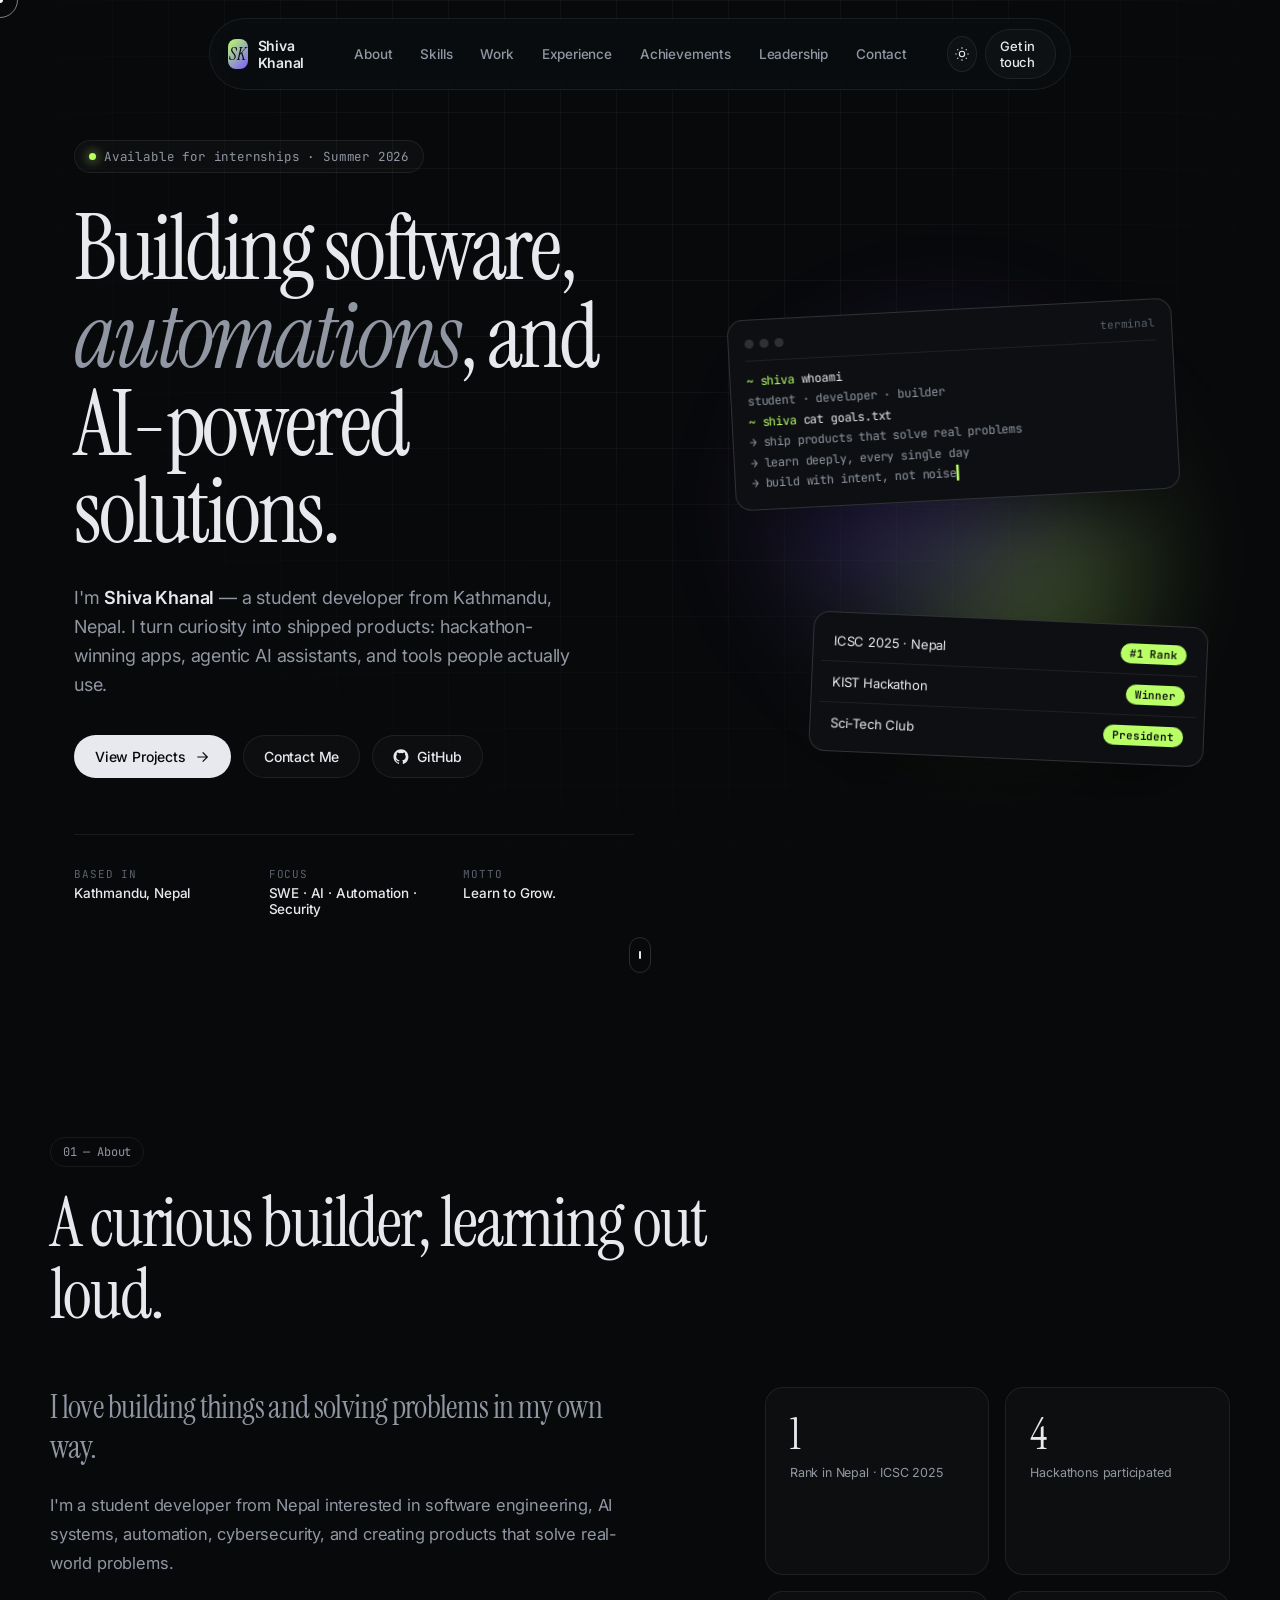
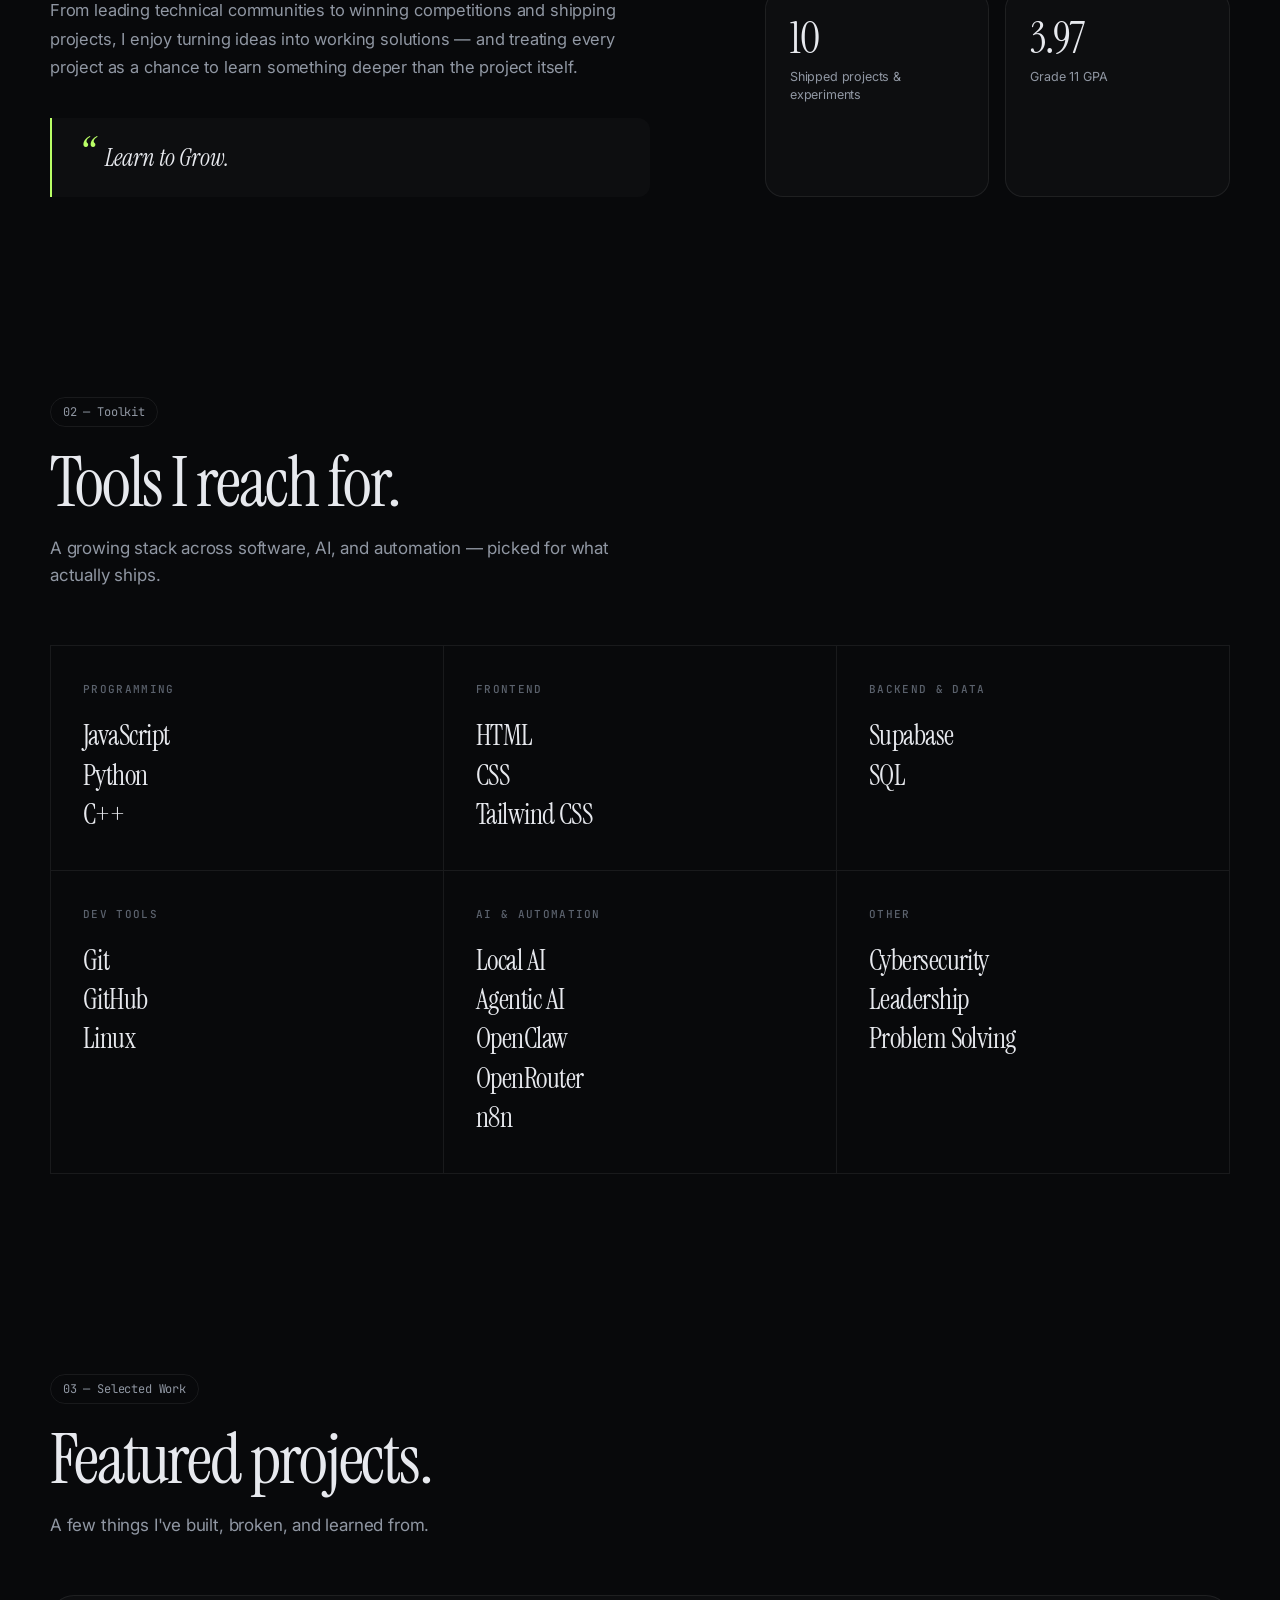
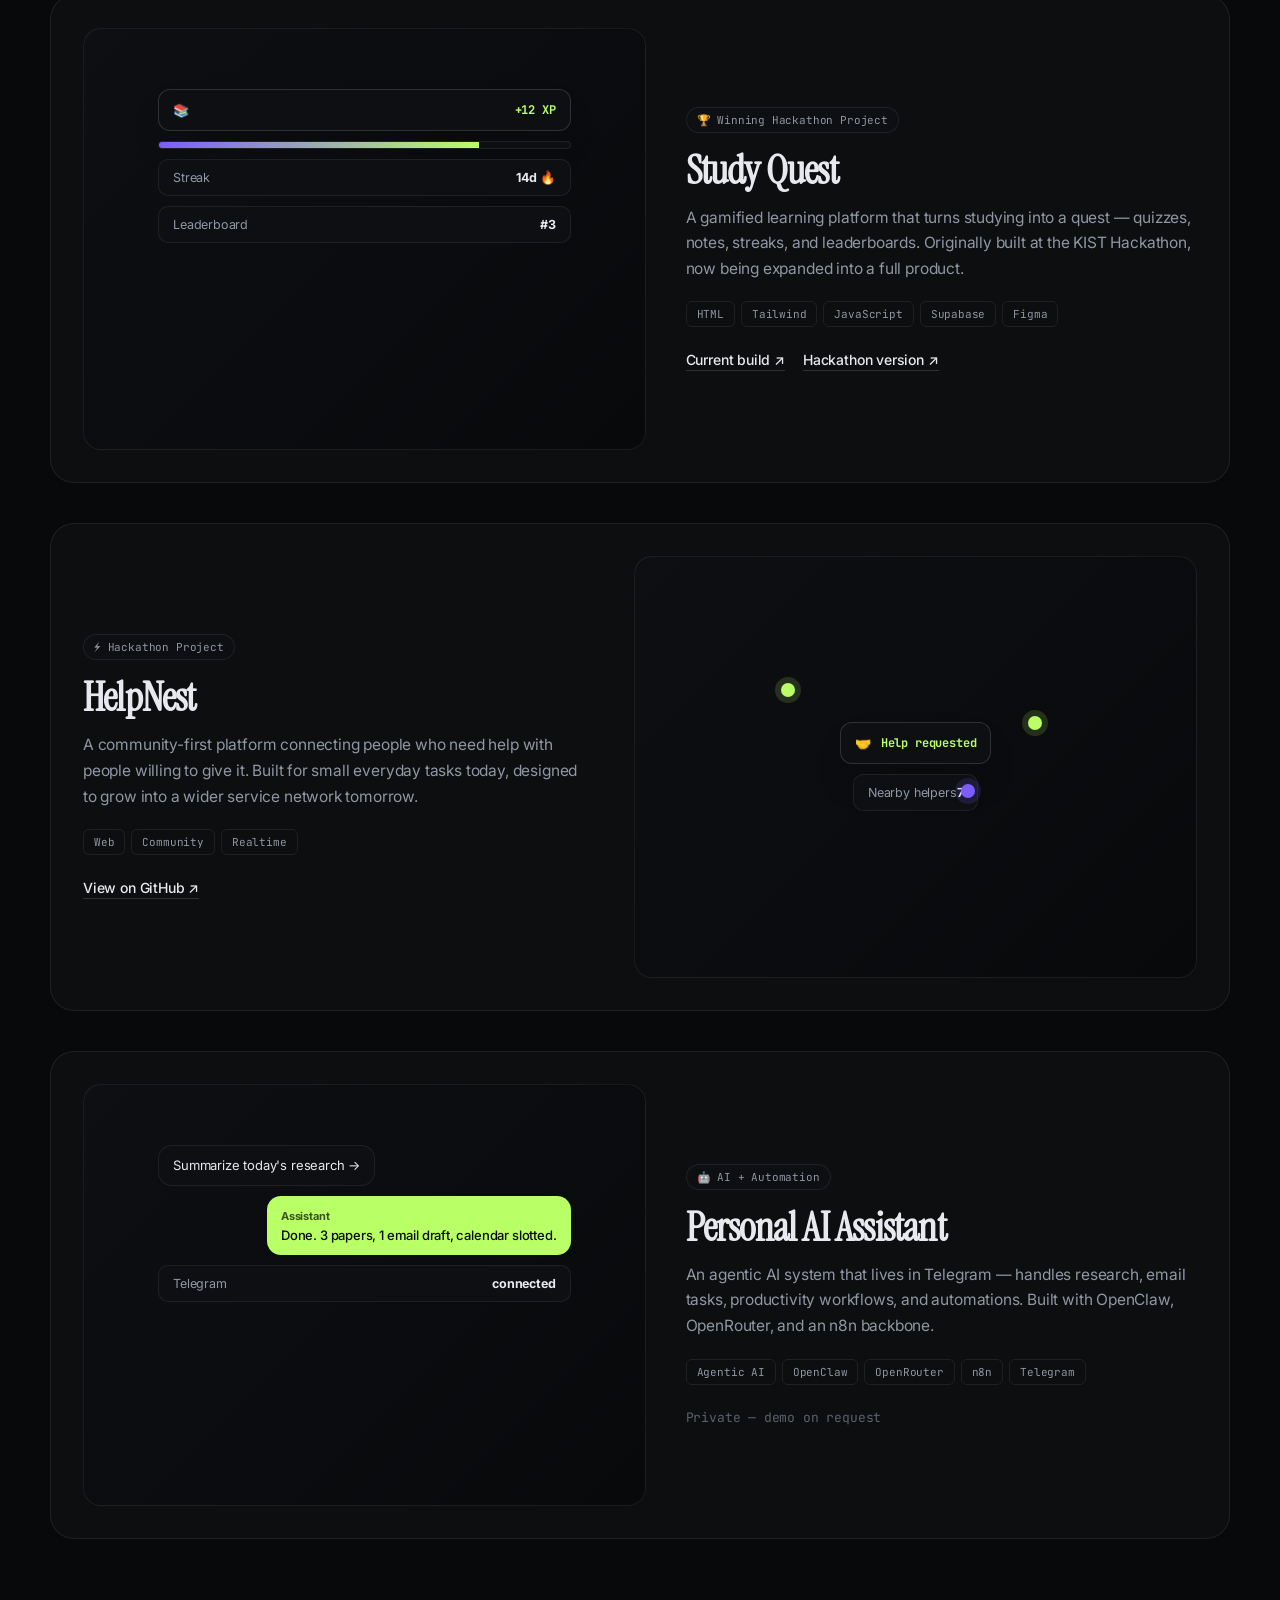
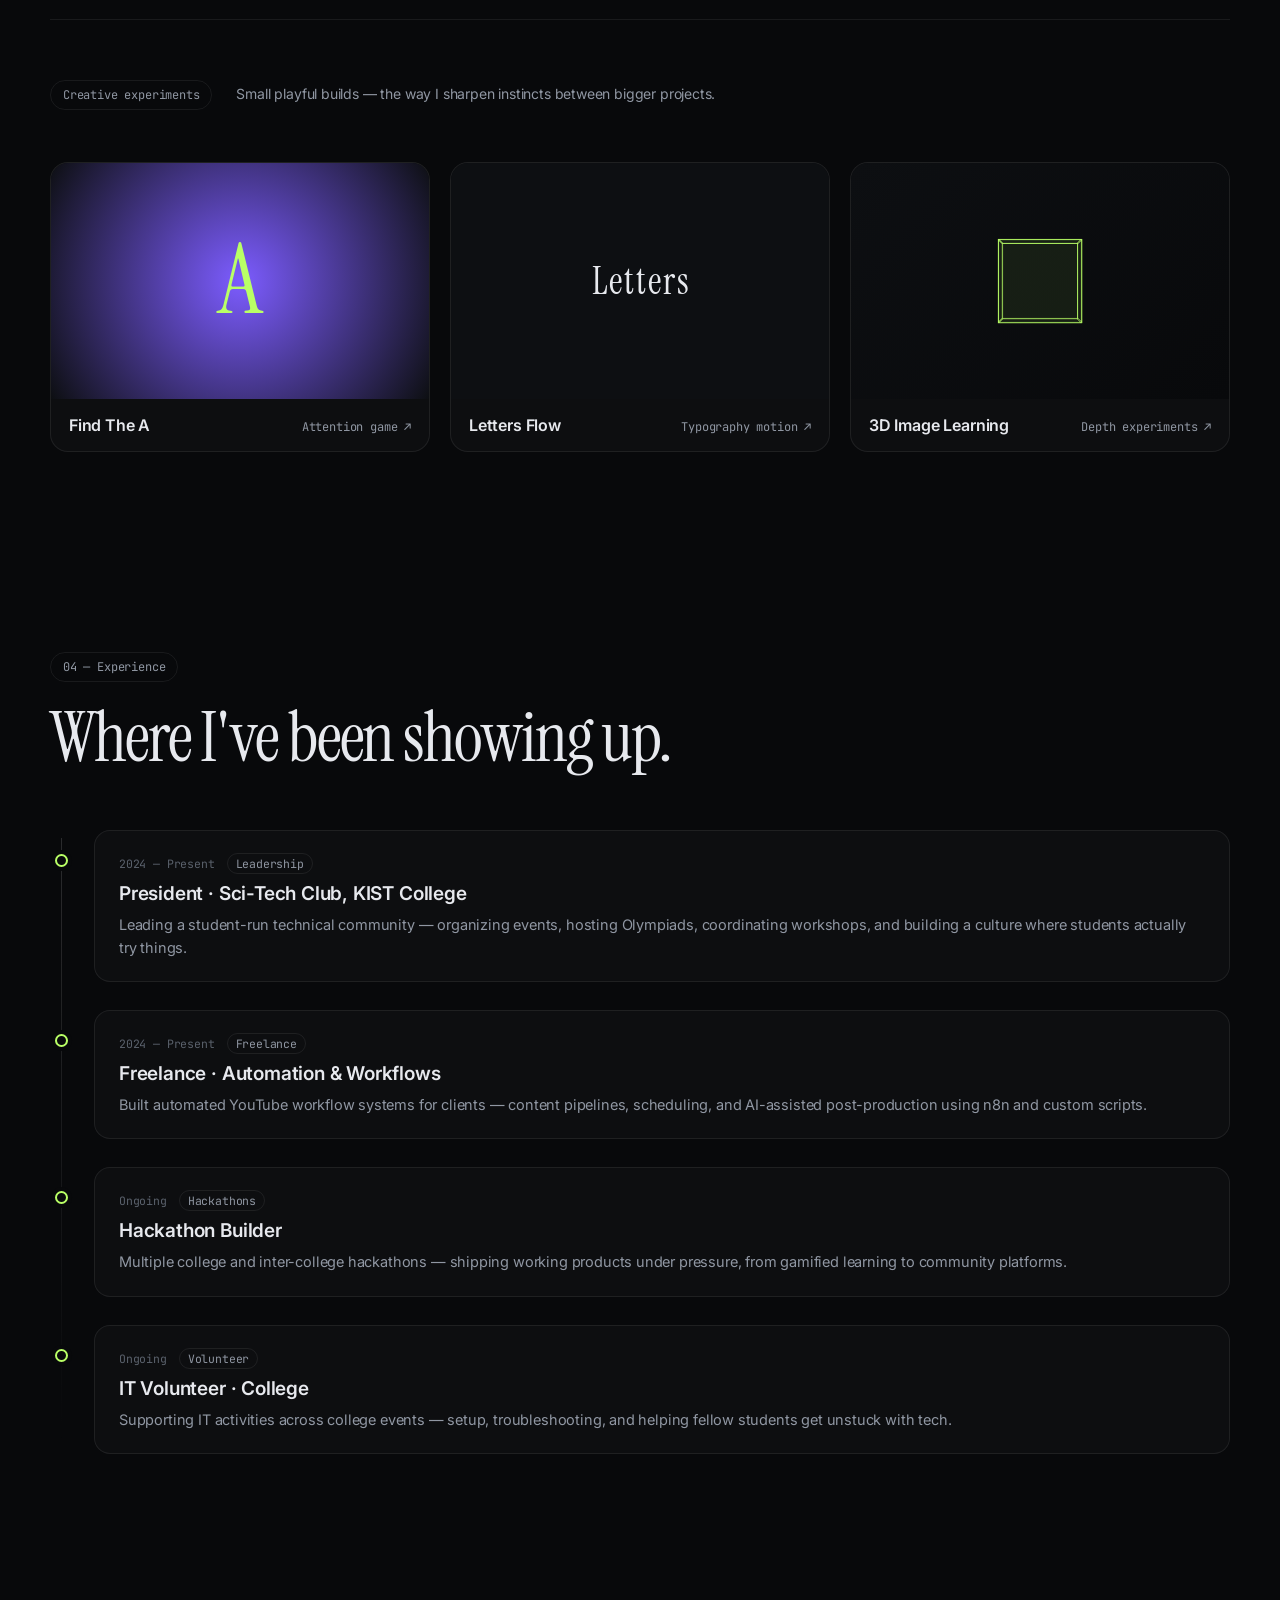
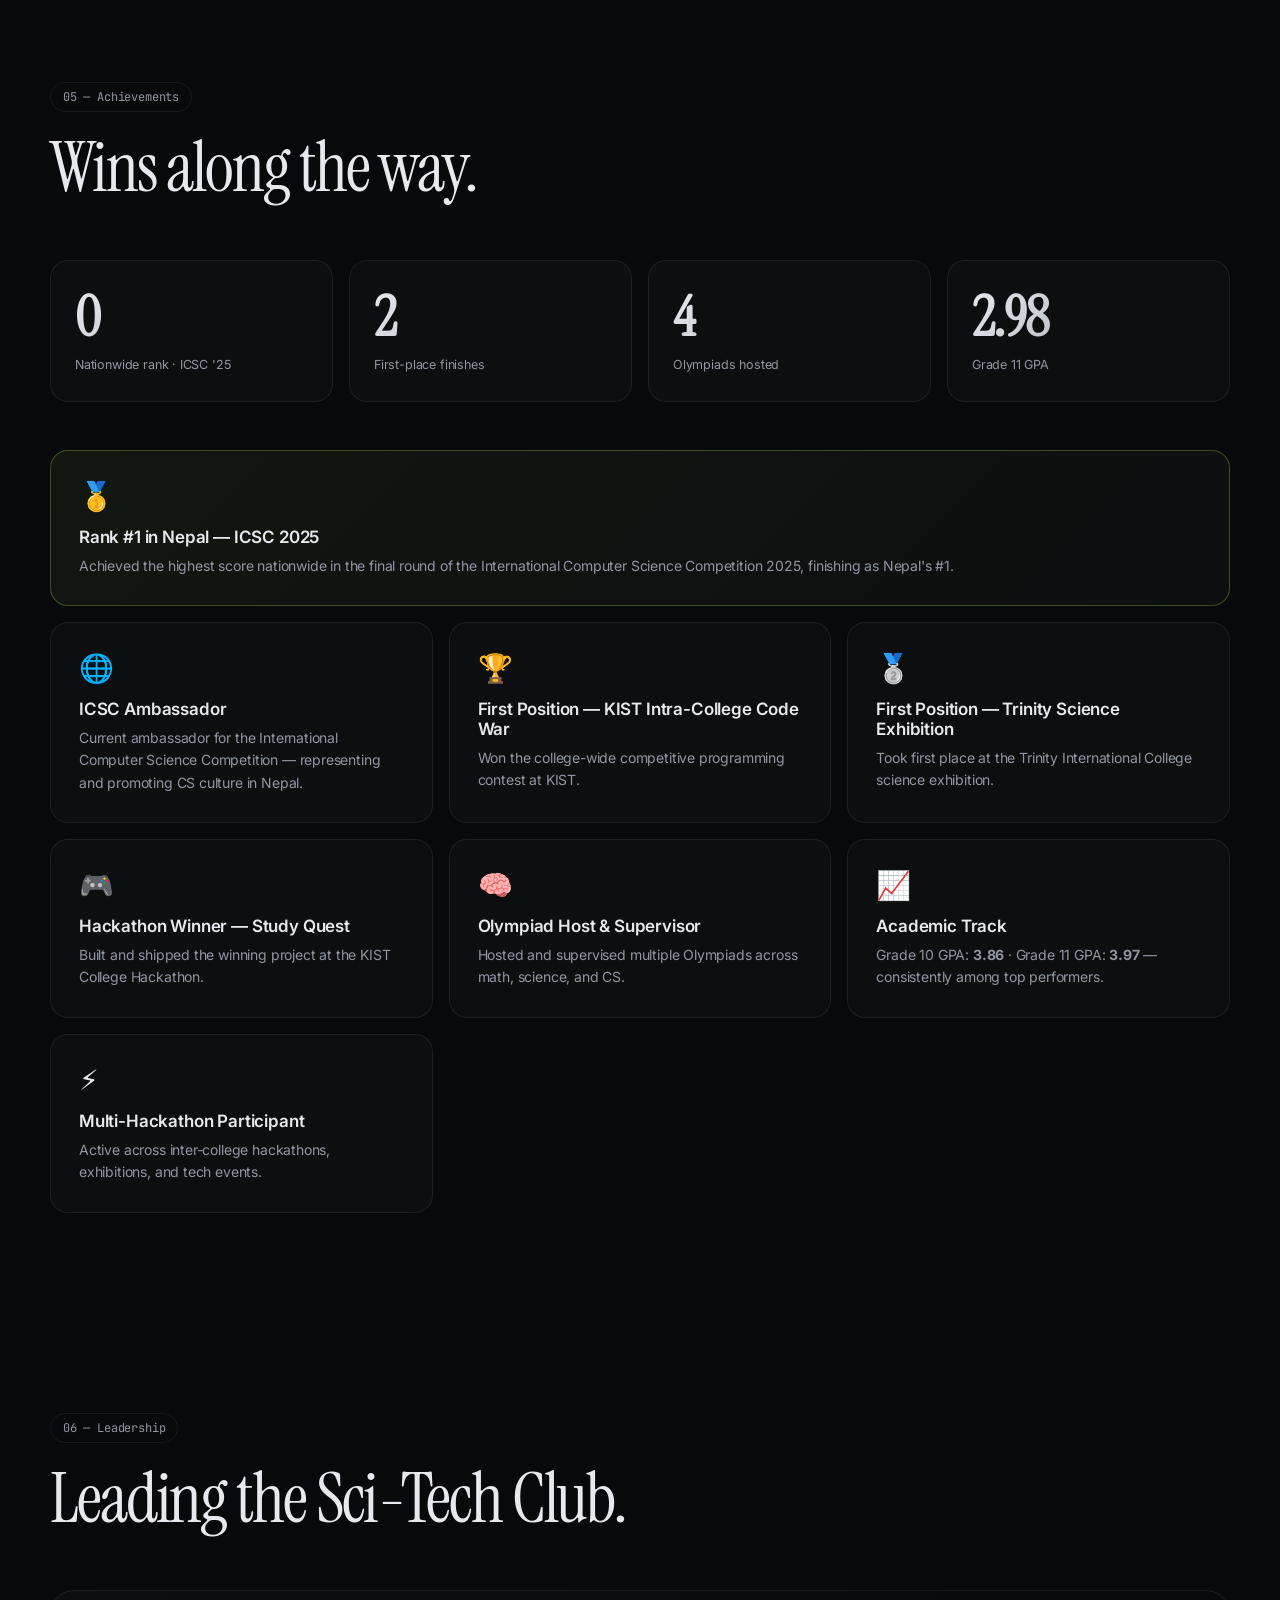
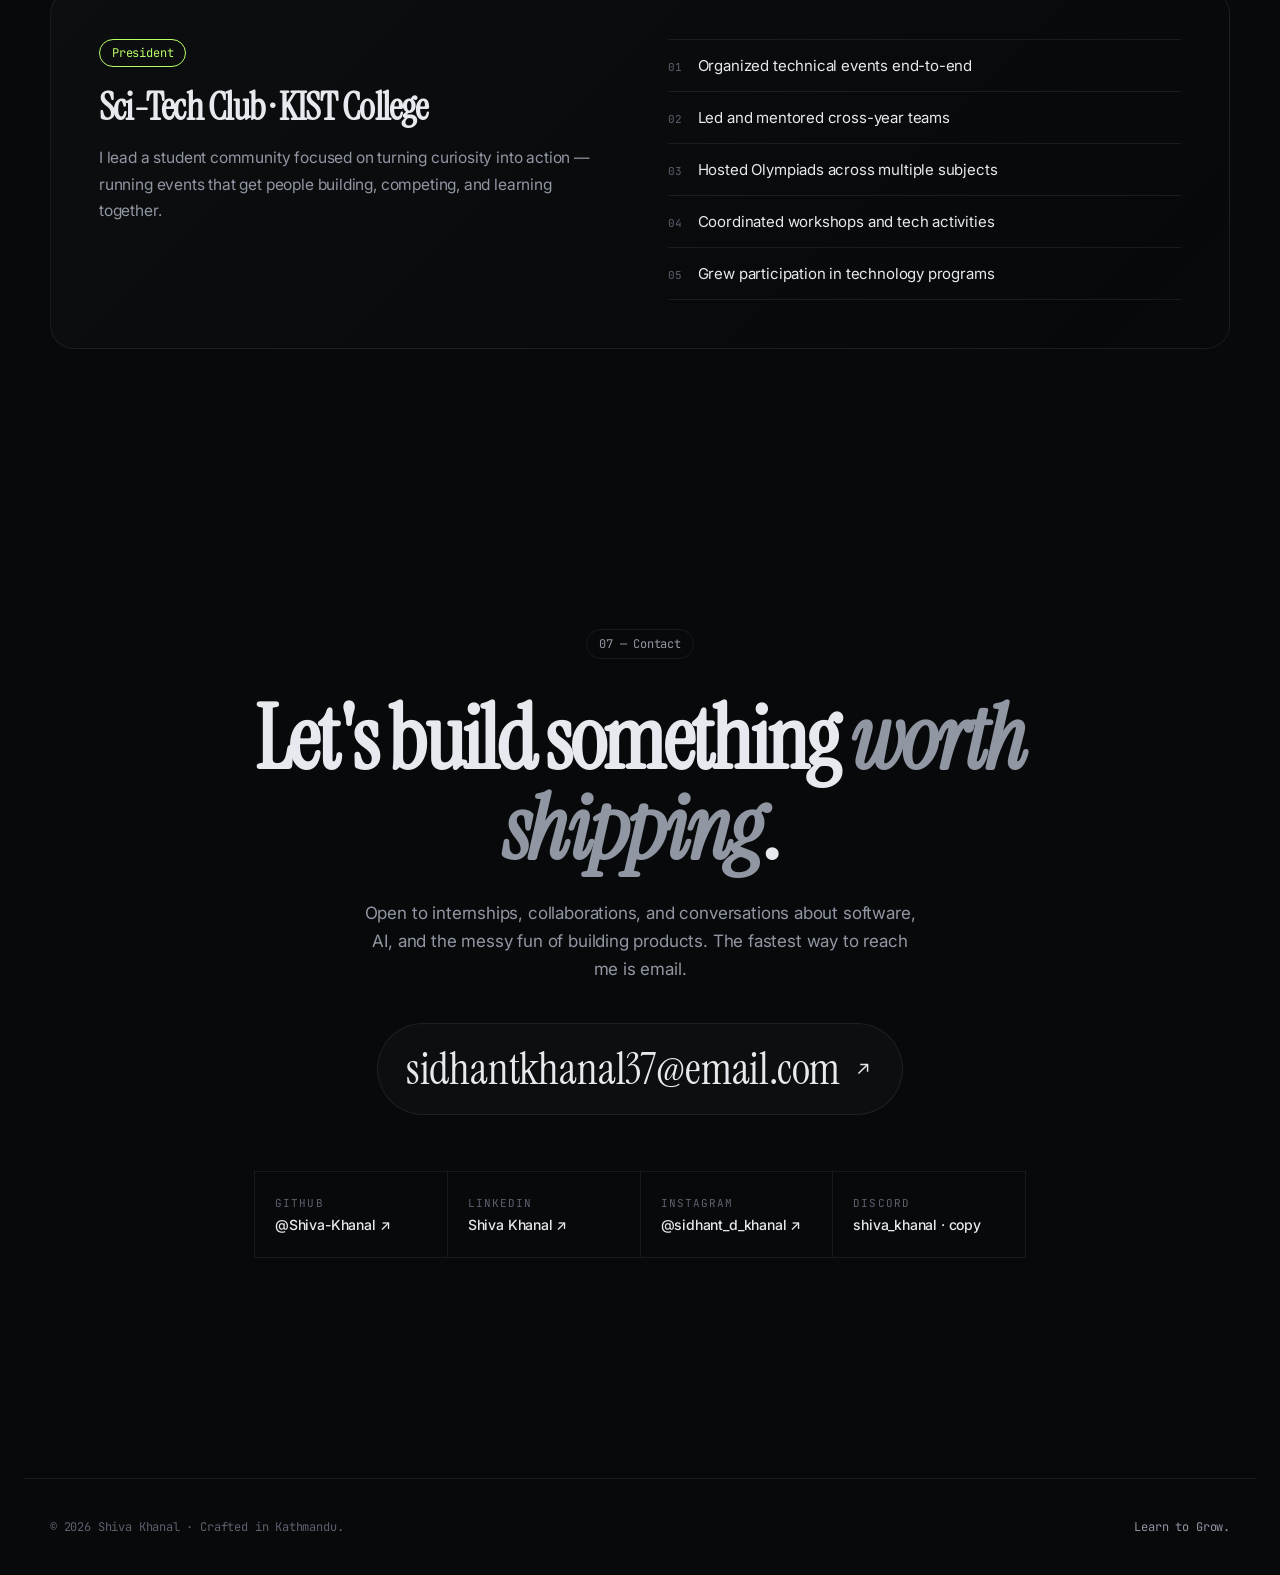
==== index.html @ 91124c11 "Name Changed to index" ====
<!DOCTYPE html>
<html lang="en" data-theme="dark">
<head>
<meta charset="UTF-8" />
<meta name="viewport" content="width=device-width, initial-scale=1.0" />
<meta name="description" content="Shiva Khanal — Student developer from Kathmandu building software, AI systems, and automations. Hackathon winner, ICSC Nepal #1, Sci-Tech Club President." />
<title>Shiva Khanal — Student · Developer</title>
<link rel="preconnect" href="https://fonts.googleapis.com">
<link rel="preconnect" href="https://fonts.gstatic.com" crossorigin>
<link href="https://fonts.googleapis.com/css2?family=Instrument+Serif:ital@0;1&family=Inter:wght@300;400;500;600;700&family=JetBrains+Mono:wght@400;500&display=swap" rel="stylesheet">
<link rel="stylesheet" href="/style.css" />
</head>
<body>

<div class="cursor-dot" id="cursorDot"></div>
<div class="cursor-ring" id="cursorRing"></div>

<div class="grid-bg"></div>
<div class="noise"></div>

<header class="nav" id="nav">
  <a href="#hero" class="nav__brand">
    <span class="nav__brand-mark">SK</span>
    <span class="nav__brand-name">Shiva Khanal</span>
  </a>
  <nav class="nav__links">
    <a href="#about">About</a>
    <a href="#skills">Skills</a>
    <a href="#projects">Work</a>
    <a href="#experience">Experience</a>
    <a href="#achievements">Achievements</a>
    <a href="#leadership">Leadership</a>
    <a href="#contact">Contact</a>
  </nav>
  <div class="nav__right">
    <button class="theme-toggle" id="themeToggle" aria-label="Toggle theme">
      <svg class="ic-sun" viewBox="0 0 24 24" fill="none" stroke="currentColor" stroke-width="1.6"><circle cx="12" cy="12" r="4"/><path d="M12 2v2M12 20v2M4.93 4.93l1.41 1.41M17.66 17.66l1.41 1.41M2 12h2M20 12h2M4.93 19.07l1.41-1.41M17.66 6.34l1.41-1.41"/></svg>
      <svg class="ic-moon" viewBox="0 0 24 24" fill="none" stroke="currentColor" stroke-width="1.6"><path d="M21 12.79A9 9 0 1 1 11.21 3 7 7 0 0 0 21 12.79z"/></svg>
    </button>
    <a href="#contact" class="btn btn--ghost btn--sm">Get in touch</a>
    <button class="nav__burger" id="burger" aria-label="Menu"><span></span><span></span></button>
  </div>
</header>

<main>

<!-- HERO -->
<section id="hero" class="hero">
  <div class="hero__inner">
    <div class="hero__badge reveal">
      <span class="dot"></span> Available for internships · Summer 2026
    </div>
    <h1 class="hero__title reveal">
      <span>Building software,</span>
      <span><em>automations</em>, and</span>
      <span>AI-powered solutions.</span>
    </h1>
    <p class="hero__sub reveal">
      I'm <strong>Shiva Khanal</strong> — a student developer from Kathmandu, Nepal. I turn curiosity into shipped products: hackathon-winning apps, agentic AI assistants, and tools people actually use.
    </p>
    <div class="hero__cta reveal">
      <a href="#projects" class="btn btn--primary magnetic">
        View Projects
        <svg viewBox="0 0 24 24" fill="none" stroke="currentColor" stroke-width="1.8"><path d="M5 12h14M13 5l7 7-7 7"/></svg>
      </a>
      <a href="#contact" class="btn btn--ghost magnetic">Contact Me</a>
      <a href="https://github.com/Shiva-Khanal" target="_blank" rel="noopener" class="btn btn--ghost magnetic">
        <svg viewBox="0 0 24 24" fill="currentColor"><path d="M12 .5C5.73.5.7 5.53.7 11.8c0 4.94 3.2 9.13 7.64 10.6.56.1.77-.24.77-.54v-1.9c-3.11.68-3.77-1.5-3.77-1.5-.51-1.3-1.25-1.64-1.25-1.64-1.02-.7.08-.69.08-.69 1.13.08 1.72 1.16 1.72 1.16 1 1.72 2.63 1.22 3.27.93.1-.73.4-1.22.72-1.5-2.48-.28-5.09-1.24-5.09-5.52 0-1.22.43-2.22 1.15-3-.12-.28-.5-1.42.1-2.96 0 0 .94-.3 3.08 1.15a10.7 10.7 0 0 1 5.6 0c2.13-1.45 3.07-1.15 3.07-1.15.6 1.54.22 2.68.1 2.96.72.78 1.15 1.78 1.15 3 0 4.29-2.61 5.24-5.1 5.51.41.36.77 1.06.77 2.13v3.16c0 .31.2.66.78.55 4.43-1.48 7.62-5.66 7.62-10.6C23.3 5.53 18.27.5 12 .5z"/></svg>
        GitHub
      </a>
    </div>
    <div class="hero__meta reveal">
      <div><span class="k">Based in</span><span class="v">Kathmandu, Nepal</span></div>
      <div><span class="k">Focus</span><span class="v">SWE · AI · Automation · Security</span></div>
      <div><span class="k">Motto</span><span class="v">Learn to Grow.</span></div>
    </div>
  </div>

  <div class="hero__visual reveal">
    <div class="orb"></div>
    <div class="card-stack">
      <div class="mini-card mc-1">
        <div class="mc-head"><span class="mc-dot"></span><span class="mc-dot"></span><span class="mc-dot"></span><span class="mc-title">terminal</span></div>
        <pre class="mc-body"><span class="prompt">~ shiva</span> <span class="cmd">whoami</span>
<span class="out">student · developer · builder</span>
<span class="prompt">~ shiva</span> <span class="cmd">cat goals.txt</span>
<span class="out">→ ship products that solve real problems
→ learn deeply, every single day
→ build with intent, not noise</span><span class="caret">▍</span></pre>
      </div>
      <div class="mini-card mc-2">
        <div class="mc-row"><span>ICSC 2025 · Nepal</span><span class="pill">#1 Rank</span></div>
        <div class="mc-row"><span>KIST Hackathon</span><span class="pill">Winner</span></div>
        <div class="mc-row"><span>Sci-Tech Club</span><span class="pill">President</span></div>
      </div>
    </div>
  </div>

  <a href="#about" class="scroll-hint" aria-label="Scroll">
    <span></span>
  </a>
</section>

<!-- ABOUT -->
<section id="about" class="section">
  <div class="section__head reveal">
    <span class="eyebrow">01 — About</span>
    <h2 class="section__title">A curious builder, learning out loud.</h2>
  </div>
  <div class="about-grid">
    <div class="about-copy reveal">
      <p class="lead">I love building things and solving problems in my own way.</p>
      <p>I'm a student developer from Nepal interested in software engineering, AI systems, automation, cybersecurity, and creating products that solve real-world problems.</p>
      <p>From leading technical communities to winning competitions and shipping projects, I enjoy turning ideas into working solutions — and treating every project as a chance to learn something deeper than the project itself.</p>
      <div class="about-quote">
        <span class="quote-mark">“</span>
        Learn to Grow.
      </div>
    </div>
    <div class="about-side reveal">
      <div class="stat-card">
        <div class="stat__num" data-count="1">0</div>
        <div class="stat__label">Rank in Nepal · ICSC 2025</div>
      </div>
      <div class="stat-card">
        <div class="stat__num" data-count="4">0</div>
        <div class="stat__label">Hackathons participated</div>
      </div>
      <div class="stat-card">
        <div class="stat__num" data-count="10">0</div>
        <div class="stat__label">Shipped projects & experiments</div>
      </div>
      <div class="stat-card">
        <div class="stat__num" data-count="3" data-suffix=".97">0</div>
        <div class="stat__label">Grade 11 GPA</div>
      </div>
    </div>
  </div>
</section>

<!-- SKILLS -->
<section id="skills" class="section">
  <div class="section__head reveal">
    <span class="eyebrow">02 — Toolkit</span>
    <h2 class="section__title">Tools I reach for.</h2>
    <p class="section__sub">A growing stack across software, AI, and automation — picked for what actually ships.</p>
  </div>

  <div class="skills-grid">
    <div class="skill-group reveal">
      <h3>Programming</h3>
      <ul><li>JavaScript</li><li>Python</li><li>C++</li></ul>
    </div>
    <div class="skill-group reveal">
      <h3>Frontend</h3>
      <ul><li>HTML</li><li>CSS</li><li>Tailwind CSS</li></ul>
    </div>
    <div class="skill-group reveal">
      <h3>Backend & Data</h3>
      <ul><li>Supabase</li><li>SQL</li></ul>
    </div>
    <div class="skill-group reveal">
      <h3>Dev Tools</h3>
      <ul><li>Git</li><li>GitHub</li><li>Linux</li></ul>
    </div>
    <div class="skill-group reveal">
      <h3>AI & Automation</h3>
      <ul><li>Local AI</li><li>Agentic AI</li><li>OpenClaw</li><li>OpenRouter</li><li>n8n</li></ul>
    </div>
    <div class="skill-group reveal">
      <h3>Other</h3>
      <ul><li>Cybersecurity</li><li>Leadership</li><li>Problem Solving</li></ul>
    </div>
  </div>
</section>

<!-- PROJECTS -->
<section id="projects" class="section">
  <div class="section__head reveal">
    <span class="eyebrow">03 — Selected Work</span>
    <h2 class="section__title">Featured projects.</h2>
    <p class="section__sub">A few things I've built, broken, and learned from.</p>
  </div>

  <div class="projects">
    <article class="project reveal">
      <div class="project__media">
        <div class="proj-illustration pi-1">
          <div class="pi-card"><span>📚</span><b>+12 XP</b></div>
          <div class="pi-bar"><i style="width:78%"></i></div>
          <div class="pi-row"><span>Streak</span><b>14d 🔥</b></div>
          <div class="pi-row"><span>Leaderboard</span><b>#3</b></div>
        </div>
      </div>
      <div class="project__body">
        <div class="project__tag">🏆 Winning Hackathon Project</div>
        <h3>Study Quest</h3>
        <p>A gamified learning platform that turns studying into a quest — quizzes, notes, streaks, and leaderboards. Originally built at the KIST Hackathon, now being expanded into a full product.</p>
        <ul class="chip-row">
          <li>HTML</li><li>Tailwind</li><li>JavaScript</li><li>Supabase</li><li>Figma</li>
        </ul>
        <div class="project__links">
          <a href="https://github.com/Shiva-Khanal/Study-Quest-Expt" target="_blank" rel="noopener">Current build ↗</a>
          <a href="https://github.com/Shiva-Khanal/KIST-Hackathon-Study-Quest" target="_blank" rel="noopener">Hackathon version ↗</a>
        </div>
      </div>
    </article>

    <article class="project reveal project--reverse">
      <div class="project__media">
        <div class="proj-illustration pi-2">
          <div class="pi-pin"></div>
          <div class="pi-pin pi-pin--alt"></div>
          <div class="pi-pin pi-pin--c"></div>
          <div class="pi-card"><span>🤝</span><b>Help requested</b></div>
          <div class="pi-row"><span>Nearby helpers</span><b>7</b></div>
        </div>
      </div>
      <div class="project__body">
        <div class="project__tag">⚡ Hackathon Project</div>
        <h3>HelpNest</h3>
        <p>A community-first platform connecting people who need help with people willing to give it. Built for small everyday tasks today, designed to grow into a wider service network tomorrow.</p>
        <ul class="chip-row">
          <li>Web</li><li>Community</li><li>Realtime</li>
        </ul>
        <div class="project__links">
          <a href="https://github.com/Shiva-Khanal/DeerWalk-Hackathon-HelpNest" target="_blank" rel="noopener">View on GitHub ↗</a>
        </div>
      </div>
    </article>

    <article class="project reveal">
      <div class="project__media">
        <div class="proj-illustration pi-3">
          <div class="pi-chat pi-chat--in">Summarize today's research →</div>
          <div class="pi-chat pi-chat--out"><b>Assistant</b><br/>Done. 3 papers, 1 email draft, calendar slotted.</div>
          <div class="pi-row"><span>Telegram</span><b>connected</b></div>
        </div>
      </div>
      <div class="project__body">
        <div class="project__tag">🤖 AI + Automation</div>
        <h3>Personal AI Assistant</h3>
        <p>An agentic AI system that lives in Telegram — handles research, email tasks, productivity workflows, and automations. Built with OpenClaw, OpenRouter, and an n8n backbone.</p>
        <ul class="chip-row">
          <li>Agentic AI</li><li>OpenClaw</li><li>OpenRouter</li><li>n8n</li><li>Telegram</li>
        </ul>
        <div class="project__links">
          <span class="muted">Private — demo on request</span>
        </div>
      </div>
    </article>
  </div>

  <div class="experiments reveal">
    <div class="experiments__head">
      <span class="eyebrow">Creative experiments</span>
      <p>Small playful builds — the way I sharpen instincts between bigger projects.</p>
    </div>
    <div class="experiments__grid">
      <a class="exp" href="https://github.com/Shiva-Khanal/Find_The_A" target="_blank" rel="noopener">
        <div class="exp__art exp__art--a">A</div>
        <div class="exp__meta"><h4>Find The A</h4><span>Attention game ↗</span></div>
      </a>
      <a class="exp" href="https://github.com/Shiva-Khanal/Letters-Flow" target="_blank" rel="noopener">
        <div class="exp__art exp__art--l"><span>L</span><span>e</span><span>t</span><span>t</span><span>e</span><span>r</span><span>s</span></div>
        <div class="exp__meta"><h4>Letters Flow</h4><span>Typography motion ↗</span></div>
      </a>
      <a class="exp" href="https://github.com/Shiva-Khanal/3D-Image-learning" target="_blank" rel="noopener">
        <div class="exp__art exp__art--3d"><div class="cube"><i></i><i></i><i></i><i></i><i></i><i></i></div></div>
        <div class="exp__meta"><h4>3D Image Learning</h4><span>Depth experiments ↗</span></div>
      </a>
    </div>
  </div>
</section>

<!-- EXPERIENCE -->
<section id="experience" class="section">
  <div class="section__head reveal">
    <span class="eyebrow">04 — Experience</span>
    <h2 class="section__title">Where I've been showing up.</h2>
  </div>
  <ol class="timeline">
    <li class="reveal">
      <span class="t-dot"></span>
      <div class="t-card">
        <div class="t-meta"><span>2024 — Present</span><span class="t-tag">Leadership</span></div>
        <h3>President · Sci-Tech Club, KIST College</h3>
        <p>Leading a student-run technical community — organizing events, hosting Olympiads, coordinating workshops, and building a culture where students actually try things.</p>
      </div>
    </li>
    <li class="reveal">
      <span class="t-dot"></span>
      <div class="t-card">
        <div class="t-meta"><span>2024 — Present</span><span class="t-tag">Freelance</span></div>
        <h3>Freelance · Automation & Workflows</h3>
        <p>Built automated YouTube workflow systems for clients — content pipelines, scheduling, and AI-assisted post-production using n8n and custom scripts.</p>
      </div>
    </li>
    <li class="reveal">
      <span class="t-dot"></span>
      <div class="t-card">
        <div class="t-meta"><span>Ongoing</span><span class="t-tag">Hackathons</span></div>
        <h3>Hackathon Builder</h3>
        <p>Multiple college and inter-college hackathons — shipping working products under pressure, from gamified learning to community platforms.</p>
      </div>
    </li>
    <li class="reveal">
      <span class="t-dot"></span>
      <div class="t-card">
        <div class="t-meta"><span>Ongoing</span><span class="t-tag">Volunteer</span></div>
        <h3>IT Volunteer · College</h3>
        <p>Supporting IT activities across college events — setup, troubleshooting, and helping fellow students get unstuck with tech.</p>
      </div>
    </li>
  </ol>
</section>

<!-- ACHIEVEMENTS -->
<section id="achievements" class="section">
  <div class="section__head reveal">
    <span class="eyebrow">05 — Achievements</span>
    <h2 class="section__title">Wins along the way.</h2>
  </div>

  <div class="ach-stats">
    <div class="ach-stat reveal"><b data-count="1">0</b><span>Nationwide rank · ICSC '25</span></div>
    <div class="ach-stat reveal"><b data-count="3">0</b><span>First-place finishes</span></div>
    <div class="ach-stat reveal"><b data-count="5">0</b><span>Olympiads hosted</span></div>
    <div class="ach-stat reveal"><b data-count="3" data-suffix=".97">0</b><span>Grade 11 GPA</span></div>
  </div>

  <div class="ach-grid">
    <div class="ach reveal ach--feature">
      <div class="ach__icon">🥇</div>
      <h3>Rank #1 in Nepal — ICSC 2025</h3>
      <p>Achieved the highest score nationwide in the final round of the International Computer Science Competition 2025, finishing as Nepal's #1.</p>
    </div>
    <div class="ach reveal"><div class="ach__icon">🌐</div><h3>ICSC Ambassador</h3><p>Current ambassador for the International Computer Science Competition — representing and promoting CS culture in Nepal.</p></div>
    <div class="ach reveal"><div class="ach__icon">🏆</div><h3>First Position — KIST Intra-College Code War</h3><p>Won the college-wide competitive programming contest at KIST.</p></div>
    <div class="ach reveal"><div class="ach__icon">🥈</div><h3>First Position — Trinity Science Exhibition</h3><p>Took first place at the Trinity International College science exhibition.</p></div>
    <div class="ach reveal"><div class="ach__icon">🎮</div><h3>Hackathon Winner — Study Quest</h3><p>Built and shipped the winning project at the KIST College Hackathon.</p></div>
    <div class="ach reveal"><div class="ach__icon">🧠</div><h3>Olympiad Host & Supervisor</h3><p>Hosted and supervised multiple Olympiads across math, science, and CS.</p></div>
    <div class="ach reveal"><div class="ach__icon">📈</div><h3>Academic Track</h3><p>Grade 10 GPA: <b>3.86</b> · Grade 11 GPA: <b>3.97</b> — consistently among top performers.</p></div>
    <div class="ach reveal"><div class="ach__icon">⚡</div><h3>Multi-Hackathon Participant</h3><p>Active across inter-college hackathons, exhibitions, and tech events.</p></div>
  </div>
</section>

<!-- LEADERSHIP -->
<section id="leadership" class="section">
  <div class="section__head reveal">
    <span class="eyebrow">06 — Leadership</span>
    <h2 class="section__title">Leading the Sci-Tech Club.</h2>
  </div>
  <div class="lead-card reveal">
    <div class="lead-card__left">
      <div class="lead-role">President</div>
      <h3>Sci-Tech Club · KIST College</h3>
      <p>I lead a student community focused on turning curiosity into action — running events that get people building, competing, and learning together.</p>
    </div>
    <ul class="lead-card__right">
      <li><span>01</span> Organized technical events end-to-end</li>
      <li><span>02</span> Led and mentored cross-year teams</li>
      <li><span>03</span> Hosted Olympiads across multiple subjects</li>
      <li><span>04</span> Coordinated workshops and tech activities</li>
      <li><span>05</span> Grew participation in technology programs</li>
    </ul>
  </div>
</section>

<!-- CONTACT -->
<section id="contact" class="section section--contact">
  <div class="contact-wrap reveal">
    <span class="eyebrow">07 — Contact</span>
    <h2 class="contact__title">Let's build something <em>worth shipping</em>.</h2>
    <p class="contact__sub">Open to internships, collaborations, and conversations about software, AI, and the messy fun of building products. The fastest way to reach me is email.</p>

    <a href="mailto:sidhantkhanal37@email.com" class="contact__mail magnetic">
      sidhantkhanal37@email.com
      <svg viewBox="0 0 24 24" fill="none" stroke="currentColor" stroke-width="1.6"><path d="M7 17L17 7M9 7h8v8"/></svg>
    </a>

    <div class="socials">
      <a class="social" href="https://github.com/Shiva-Khanal" target="_blank" rel="noopener">
        <span class="social__k">GitHub</span><span class="social__v">@Shiva-Khanal ↗</span>
      </a>
      <a class="social" href="https://www.linkedin.com/in/shiva-khanal-0456a9365" target="_blank" rel="noopener">
        <span class="social__k">LinkedIn</span><span class="social__v">Shiva Khanal ↗</span>
      </a>
      <a class="social" href="https://www.instagram.com/sidhant_d_khanal" target="_blank" rel="noopener">
        <span class="social__k">Instagram</span><span class="social__v">@sidhant_d_khanal ↗</span>
      </a>
      <a class="social" href="#" onclick="navigator.clipboard&&navigator.clipboard.writeText('shiva_khanal');this.querySelector('.social__v').textContent='copied ✓';return false;">
        <span class="social__k">Discord</span><span class="social__v">shiva_khanal · copy</span>
      </a>
    </div>
  </div>
</section>

<footer class="footer">
  <div class="footer__inner">
    <span>© <span id="year"></span> Shiva Khanal · Crafted in Kathmandu.</span>
    <span class="footer__motto">Learn to Grow.</span>
  </div>
</footer>

</main>

<script src="/script.js"></script>
</body>
</html>
---- style.css ----
/* ============================================================
   Shiva Khanal — Portfolio
   ============================================================ */

*, *::before, *::after { box-sizing: border-box; }
html { scroll-behavior: smooth; -webkit-font-smoothing: antialiased; }
body {
  margin: 0;
  font-family: 'Inter', system-ui, -apple-system, sans-serif;
  background: var(--bg);
  color: var(--fg);
  font-weight: 400;
  letter-spacing: -0.011em;
  overflow-x: hidden;
  transition: background .5s ease, color .5s ease;
}

/* ---------- TOKENS ---------- */
:root[data-theme="dark"] {
  --bg: #08090b;
  --bg-elev: #0d0f12;
  --bg-card: rgba(255,255,255,0.025);
  --fg: #e7e9ee;
  --fg-dim: #9097a3;
  --fg-mute: #5b626d;
  --line: rgba(255,255,255,0.07);
  --line-strong: rgba(255,255,255,0.14);
  --accent: #b9ff66;
  --accent-2: #7c5cff;
  --grid: rgba(255,255,255,0.04);
  --glass: rgba(13,15,18,0.6);
}
:root[data-theme="light"] {
  --bg: #f7f7f5;
  --bg-elev: #ffffff;
  --bg-card: rgba(0,0,0,0.02);
  --fg: #0a0a0a;
  --fg-dim: #4a4f57;
  --fg-mute: #8a8f97;
  --line: rgba(0,0,0,0.08);
  --line-strong: rgba(0,0,0,0.18);
  --accent: #2d6cdf;
  --accent-2: #6c3cff;
  --grid: rgba(0,0,0,0.04);
  --glass: rgba(255,255,255,0.7);
}

/* ---------- BACKGROUND LAYERS ---------- */
.grid-bg {
  position: fixed; inset: 0; z-index: -2;
  background-image:
    linear-gradient(var(--grid) 1px, transparent 1px),
    linear-gradient(90deg, var(--grid) 1px, transparent 1px);
  background-size: 56px 56px;
  mask-image: radial-gradient(ellipse at 50% 0%, #000 30%, transparent 75%);
}
.noise {
  position: fixed; inset: 0; z-index: -1; pointer-events: none; opacity: .35;
  background-image: url("data:image/svg+xml;utf8,<svg xmlns='http://www.w3.org/2000/svg' width='160' height='160'><filter id='n'><feTurbulence type='fractalNoise' baseFrequency='0.9' numOctaves='2'/><feColorMatrix values='0 0 0 0 0  0 0 0 0 0  0 0 0 0 0  0 0 0 0.05 0'/></filter><rect width='100%' height='100%' filter='url(%23n)'/></svg>");
  mix-blend-mode: overlay;
}

/* ---------- CURSOR ---------- */
.cursor-dot, .cursor-ring {
  position: fixed; top: 0; left: 0; pointer-events: none; z-index: 9999;
  transform: translate(-50%,-50%); border-radius: 50%;
  mix-blend-mode: difference;
}
.cursor-dot { width: 6px; height: 6px; background: #fff; transition: transform .12s ease; }
.cursor-ring { width: 36px; height: 36px; border: 1px solid rgba(255,255,255,0.5); transition: transform .25s ease, width .25s, height .25s; }
.cursor-ring.is-hover { width: 64px; height: 64px; border-color: rgba(255,255,255,0.8); }
@media (max-width: 900px) { .cursor-dot, .cursor-ring { display: none; } }

/* ---------- NAV ---------- */
.nav {
  position: fixed; top: 18px; left: 50%; transform: translateX(-50%);
  z-index: 100;
  display: flex; align-items: center; gap: 28px;
  padding: 10px 14px 10px 18px;
  background: var(--glass);
  backdrop-filter: blur(18px) saturate(160%);
  -webkit-backdrop-filter: blur(18px) saturate(160%);
  border: 1px solid var(--line);
  border-radius: 999px;
  transition: all .35s cubic-bezier(.2,.7,.2,1);
  max-width: calc(100vw - 24px);
}
.nav.is-scrolled { padding: 8px 12px 8px 16px; border-color: var(--line-strong); }
.nav__brand { display: flex; align-items: center; gap: 10px; text-decoration: none; color: var(--fg); }
.nav__brand-mark {
  width: 30px; height: 30px; border-radius: 8px;
  display: grid; place-items: center;
  font-family: 'Instrument Serif', serif; font-style: italic; font-size: 18px;
  background: linear-gradient(135deg, var(--accent), var(--accent-2));
  color: #08090b;
}
.nav__brand-name { font-weight: 600; font-size: 14px; letter-spacing: -0.02em; }
.nav__links { display: flex; gap: 4px; }
.nav__links a {
  text-decoration: none; color: var(--fg-dim); font-size: 13.5px; font-weight: 500;
  padding: 8px 12px; border-radius: 999px; transition: color .2s, background .2s;
}
.nav__links a:hover { color: var(--fg); background: var(--bg-card); }
.nav__right { display: flex; align-items: center; gap: 8px; }

.theme-toggle {
  width: 36px; height: 36px; border-radius: 50%;
  background: var(--bg-card); border: 1px solid var(--line);
  color: var(--fg); cursor: pointer;
  display: grid; place-items: center;
  transition: background .2s, transform .3s;
}
.theme-toggle:hover { background: var(--line); transform: rotate(20deg); }
.theme-toggle svg { width: 16px; height: 16px; }
:root[data-theme="dark"] .ic-sun { display: block; } :root[data-theme="dark"] .ic-moon { display: none; }
:root[data-theme="light"] .ic-sun { display: none; } :root[data-theme="light"] .ic-moon { display: block; }

.nav__burger { display: none; background: none; border: 0; cursor: pointer; flex-direction: column; gap: 4px; padding: 8px; }
.nav__burger span { width: 18px; height: 1.5px; background: var(--fg); display: block; transition: .25s; }

@media (max-width: 880px) {
  .nav__links { position: fixed; top: 72px; left: 12px; right: 12px;
    flex-direction: column; padding: 14px; background: var(--bg-elev);
    border: 1px solid var(--line); border-radius: 18px;
    transform: translateY(-8px); opacity: 0; pointer-events: none; transition: .25s;
  }
  .nav__links.is-open { transform: translateY(0); opacity: 1; pointer-events: auto; }
  .nav__burger { display: flex; }
  .nav__right .btn { display: none; }
}

/* ---------- BUTTONS ---------- */
.btn {
  display: inline-flex; align-items: center; gap: 8px;
  padding: 12px 20px; border-radius: 999px;
  font-size: 14px; font-weight: 500; text-decoration: none;
  border: 1px solid transparent; cursor: pointer;
  transition: transform .25s cubic-bezier(.2,.7,.2,1), background .2s, color .2s, border-color .2s;
  will-change: transform;
}
.btn svg { width: 16px; height: 16px; }
.btn--sm { padding: 8px 14px; font-size: 13px; }
.btn--primary { background: var(--fg); color: var(--bg); }
.btn--primary:hover { background: var(--accent); color: #08090b; }
.btn--ghost { background: var(--bg-card); color: var(--fg); border-color: var(--line); }
.btn--ghost:hover { background: var(--bg-elev); border-color: var(--line-strong); }

/* ---------- SECTIONS ---------- */
main { padding: 0 24px; }
.section {
  max-width: 1180px; margin: 0 auto;
  padding: 140px 0 60px;
}
.section__head { margin-bottom: 56px; max-width: 720px; }
.eyebrow {
  display: inline-block; font-family: 'JetBrains Mono', monospace;
  font-size: 12px; color: var(--fg-dim);
  padding: 6px 12px; border: 1px solid var(--line); border-radius: 999px;
  margin-bottom: 20px;
}
.section__title {
  font-family: 'Instrument Serif', serif;
  font-weight: 400; font-size: clamp(40px, 5.5vw, 72px);
  line-height: 1.02; letter-spacing: -0.03em;
  margin: 0 0 16px;
}
.section__sub { color: var(--fg-dim); font-size: 17px; line-height: 1.6; margin: 0; max-width: 560px; }

/* ---------- HERO ---------- */
.hero {
  min-height: 100vh; padding: 140px 24px 80px;
  max-width: 1180px; margin: 0 auto;
  display: grid; grid-template-columns: 1.25fr 1fr; gap: 64px; align-items: center;
  position: relative;
}
.hero__badge {
  display: inline-flex; align-items: center; gap: 8px;
  padding: 7px 14px; border: 1px solid var(--line); border-radius: 999px;
  font-size: 12.5px; color: var(--fg-dim); width: fit-content;
  background: var(--bg-card); margin-bottom: 32px;
  font-family: 'JetBrains Mono', monospace;
}
.dot { width: 7px; height: 7px; border-radius: 50%; background: var(--accent); box-shadow: 0 0 12px var(--accent); animation: pulse 2s infinite; }
@keyframes pulse { 0%,100%{opacity:1} 50%{opacity:.4} }
.hero__title {
  font-family: 'Instrument Serif', serif;
  font-weight: 400; font-size: clamp(48px, 7vw, 96px);
  line-height: 0.98; letter-spacing: -0.035em;
  margin: 0 0 28px;
}
.hero__title span { display: block; }
.hero__title em { font-style: italic; color: var(--fg-dim); }
.hero__sub {
  font-size: 18px; line-height: 1.6; color: var(--fg-dim); max-width: 520px; margin: 0 0 36px;
}
.hero__sub strong { color: var(--fg); font-weight: 600; }
.hero__cta { display: flex; gap: 12px; flex-wrap: wrap; margin-bottom: 56px; }

.hero__meta {
  display: grid; grid-template-columns: repeat(3, 1fr); gap: 24px;
  padding-top: 32px; border-top: 1px solid var(--line); max-width: 560px;
}
.hero__meta > div { display: flex; flex-direction: column; gap: 4px; }
.hero__meta .k { font-family: 'JetBrains Mono', monospace; font-size: 11px; color: var(--fg-mute); text-transform: uppercase; letter-spacing: .08em; }
.hero__meta .v { font-size: 13.5px; color: var(--fg); font-weight: 500; }

/* hero visual */
.hero__visual { position: relative; height: 520px; }
.orb {
  position: absolute; inset: 0; margin: auto;
  width: 380px; height: 380px; border-radius: 50%;
  background: radial-gradient(circle at 30% 30%, var(--accent-2), transparent 60%),
              radial-gradient(circle at 70% 70%, var(--accent), transparent 55%);
  filter: blur(60px); opacity: .35;
  animation: float 8s ease-in-out infinite;
}
@keyframes float { 0%,100%{transform:translateY(0)} 50%{transform:translateY(-20px)} }

.card-stack { position: absolute; inset: 0; }
.mini-card {
  position: absolute;
  background: var(--bg-elev);
  border: 1px solid var(--line-strong); border-radius: 16px;
  padding: 16px; backdrop-filter: blur(20px);
  box-shadow: 0 30px 60px -20px rgba(0,0,0,.5);
}
.mc-1 { top: 40px; left: 0; right: 30px; transform: rotate(-3deg); }
.mc-1:hover { transform: rotate(0deg) translateY(-4px); }
.mc-2 { bottom: 30px; right: 0; left: 80px; transform: rotate(2.5deg); padding: 8px; }
.mc-2:hover { transform: rotate(0) translateY(-4px); }
.mini-card { transition: transform .4s cubic-bezier(.2,.7,.2,1); }

.mc-head { display: flex; align-items: center; gap: 6px; padding-bottom: 10px; border-bottom: 1px solid var(--line); margin-bottom: 10px; }
.mc-dot { width: 9px; height: 9px; border-radius: 50%; background: var(--line-strong); }
.mc-title { font-family: 'JetBrains Mono', monospace; font-size: 11px; color: var(--fg-mute); margin-left: auto; }
.mc-body { font-family: 'JetBrains Mono', monospace; font-size: 12px; line-height: 1.7; color: var(--fg-dim); margin: 0; white-space: pre-wrap; }
.prompt { color: var(--accent); }
.cmd { color: var(--fg); }
.out { color: var(--fg-dim); }
.caret { color: var(--accent); animation: blink 1s infinite; }
@keyframes blink { 50% { opacity: 0; } }

.mc-row {
  display: flex; justify-content: space-between; align-items: center;
  padding: 10px 12px; font-size: 13px; color: var(--fg);
}
.mc-row + .mc-row { border-top: 1px solid var(--line); }
.pill { font-family: 'JetBrains Mono', monospace; font-size: 11px; padding: 3px 9px; border-radius: 999px; background: var(--accent); color: #08090b; font-weight: 600; }

.scroll-hint {
  position: absolute; bottom: 24px; left: 50%; transform: translateX(-50%);
  width: 22px; height: 36px; border: 1px solid var(--line-strong); border-radius: 999px;
  display: grid; place-items: center;
}
.scroll-hint span { width: 2px; height: 8px; background: var(--fg); border-radius: 2px; animation: scroll 1.8s infinite; }
@keyframes scroll { 0%{transform:translateY(-6px);opacity:0} 50%{opacity:1} 100%{transform:translateY(6px);opacity:0} }

@media (max-width: 900px) {
  .hero { grid-template-columns: 1fr; gap: 40px; padding-top: 120px; }
  .hero__visual { height: 380px; }
  .hero__meta { grid-template-columns: 1fr 1fr; }
}

/* ---------- ABOUT ---------- */
.about-grid { display: grid; grid-template-columns: 1.4fr 1fr; gap: 64px; }
.about-copy .lead { font-family: 'Instrument Serif', serif; font-size: 32px; line-height: 1.25; margin: 0 0 24px; letter-spacing: -0.02em; }
.about-copy p { font-size: 16.5px; line-height: 1.75; color: var(--fg-dim); margin: 0 0 18px; max-width: 600px; }
.about-quote {
  margin-top: 36px; padding: 24px 28px;
  border-left: 2px solid var(--accent);
  font-family: 'Instrument Serif', serif; font-style: italic; font-size: 24px;
  background: var(--bg-card); border-radius: 0 12px 12px 0;
  position: relative; max-width: 600px;
}
.quote-mark { font-size: 48px; color: var(--accent); line-height: 0; margin-right: 6px; vertical-align: -8px; }

.about-side { display: grid; grid-template-columns: 1fr 1fr; gap: 16px; }
.stat-card {
  padding: 24px; border: 1px solid var(--line); border-radius: 18px; background: var(--bg-card);
  transition: border-color .2s, transform .3s;
}
.stat-card:hover { border-color: var(--line-strong); transform: translateY(-3px); }
.stat__num { font-family: 'Instrument Serif', serif; font-size: 44px; line-height: 1; letter-spacing: -0.02em; margin-bottom: 8px; }
.stat__label { font-size: 12.5px; color: var(--fg-dim); line-height: 1.4; }

@media (max-width: 880px) {
  .about-grid { grid-template-columns: 1fr; gap: 40px; }
  .about-side { grid-template-columns: 1fr 1fr; }
}

/* ---------- SKILLS ---------- */
.skills-grid {
  display: grid; grid-template-columns: repeat(3, 1fr); gap: 0;
  border-top: 1px solid var(--line); border-left: 1px solid var(--line);
  border-radius: 0;
}
.skill-group {
  padding: 36px 32px;
  border-right: 1px solid var(--line); border-bottom: 1px solid var(--line);
  transition: background .3s;
  position: relative; overflow: hidden;
}
.skill-group::before {
  content: ""; position: absolute; inset: 0;
  background: radial-gradient(circle at var(--mx,50%) var(--my,50%), var(--bg-card), transparent 70%);
  opacity: 0; transition: opacity .3s;
}
.skill-group:hover::before { opacity: 1; }
.skill-group h3 {
  font-family: 'JetBrains Mono', monospace;
  font-size: 11px; text-transform: uppercase; letter-spacing: .12em;
  color: var(--fg-mute); margin: 0 0 20px; font-weight: 500;
  position: relative;
}
.skill-group ul { list-style: none; padding: 0; margin: 0; position: relative; }
.skill-group li {
  font-family: 'Instrument Serif', serif; font-size: 28px; letter-spacing: -0.02em;
  line-height: 1.4; color: var(--fg); transition: transform .25s, color .25s;
  cursor: default;
}
.skill-group li:hover { color: var(--accent); transform: translateX(8px); }

@media (max-width: 880px) { .skills-grid { grid-template-columns: 1fr 1fr; } .skill-group li { font-size: 22px; } }
@media (max-width: 540px) { .skills-grid { grid-template-columns: 1fr; } }

/* ---------- PROJECTS ---------- */
.projects { display: flex; flex-direction: column; gap: 40px; }
.project {
  display: grid; grid-template-columns: 1.1fr 1fr; gap: 40px; align-items: center;
  padding: 32px; border: 1px solid var(--line); border-radius: 24px;
  background: var(--bg-card); transition: border-color .3s, transform .4s;
}
.project:hover { border-color: var(--line-strong); transform: translateY(-4px); }
.project--reverse { grid-template-columns: 1fr 1.1fr; }
.project--reverse .project__media { order: 2; }

.project__media {
  aspect-ratio: 4/3; border-radius: 18px;
  background: linear-gradient(135deg, var(--bg-elev), var(--bg));
  border: 1px solid var(--line); overflow: hidden;
  position: relative; display: grid; place-items: center;
}
.project__tag {
  display: inline-block; font-family: 'JetBrains Mono', monospace;
  font-size: 11px; padding: 5px 10px; border-radius: 999px;
  background: var(--bg-elev); border: 1px solid var(--line); color: var(--fg-dim);
  margin-bottom: 16px;
}
.project__body h3 { font-family: 'Instrument Serif', serif; font-size: 40px; margin: 0 0 14px; letter-spacing: -0.02em; line-height: 1.05; }
.project__body p { color: var(--fg-dim); font-size: 15.5px; line-height: 1.65; margin: 0 0 20px; }
.chip-row { list-style: none; padding: 0; margin: 0 0 24px; display: flex; flex-wrap: wrap; gap: 6px; }
.chip-row li {
  font-family: 'JetBrains Mono', monospace; font-size: 11px;
  padding: 5px 10px; border: 1px solid var(--line); border-radius: 6px; color: var(--fg-dim);
}
.project__links { display: flex; flex-wrap: wrap; gap: 18px; }
.project__links a { color: var(--fg); font-size: 14px; font-weight: 500; text-decoration: none; border-bottom: 1px solid var(--line-strong); padding-bottom: 2px; transition: color .2s, border-color .2s; }
.project__links a:hover { color: var(--accent); border-color: var(--accent); }
.project__links .muted { color: var(--fg-mute); font-size: 13px; font-family: 'JetBrains Mono', monospace; }

/* project illustrations */
.proj-illustration { width: 80%; height: 80%; padding: 18px; display: flex; flex-direction: column; gap: 10px; position: relative; }
.pi-card {
  background: var(--bg-elev); border: 1px solid var(--line-strong);
  border-radius: 12px; padding: 12px 14px;
  display: flex; align-items: center; gap: 10px; font-size: 13px;
  box-shadow: 0 20px 40px -15px rgba(0,0,0,.4);
}
.pi-card b { margin-left: auto; color: var(--accent); font-family: 'JetBrains Mono', monospace; font-size: 12px; }
.pi-bar { height: 8px; background: var(--bg-elev); border: 1px solid var(--line); border-radius: 999px; overflow: hidden; }
.pi-bar i { display: block; height: 100%; background: linear-gradient(90deg, var(--accent-2), var(--accent)); animation: barfill 2.4s ease-in-out infinite; }
@keyframes barfill { 0%,100%{width:30%} 50%{width:85%} }
.pi-row { display: flex; justify-content: space-between; padding: 10px 14px; background: var(--bg-elev); border: 1px solid var(--line); border-radius: 10px; font-size: 12.5px; color: var(--fg-dim); }
.pi-row b { color: var(--fg); }

.pi-2 { align-items: center; justify-content: center; }
.pi-pin { position: absolute; width: 14px; height: 14px; border-radius: 50%; background: var(--accent); box-shadow: 0 0 0 6px rgba(185,255,102,.15); top: 25%; left: 20%; animation: ping 2s infinite; }
.pi-pin--alt { top: 55%; left: 60%; background: var(--accent-2); box-shadow: 0 0 0 6px rgba(124,92,255,.15); animation-delay: .6s; }
.pi-pin--c { top: 35%; left: 75%; background: var(--accent); animation-delay: 1.2s; }
@keyframes ping { 0%,100%{transform:scale(1);opacity:1} 50%{transform:scale(1.3);opacity:.6} }

.pi-chat { padding: 10px 14px; border-radius: 14px; font-size: 13px; line-height: 1.5; max-width: 90%; }
.pi-chat--in { background: var(--bg-elev); border: 1px solid var(--line); align-self: flex-start; }
.pi-chat--out { background: var(--accent); color: #08090b; align-self: flex-end; font-weight: 500; }
.pi-chat--out b { font-size: 11px; opacity: .7; }

@media (max-width: 880px) {
  .project, .project--reverse { grid-template-columns: 1fr; }
  .project--reverse .project__media { order: 0; }
  .project__body h3 { font-size: 30px; }
}

/* experiments */
.experiments { margin-top: 80px; padding-top: 60px; border-top: 1px solid var(--line); }
.experiments__head { display: flex; align-items: baseline; gap: 24px; margin-bottom: 32px; flex-wrap: wrap; }
.experiments__head p { color: var(--fg-dim); font-size: 14px; margin: 0; }
.experiments__grid { display: grid; grid-template-columns: repeat(3, 1fr); gap: 20px; }
.exp {
  display: flex; flex-direction: column; text-decoration: none; color: var(--fg);
  border: 1px solid var(--line); border-radius: 18px; overflow: hidden;
  background: var(--bg-card); transition: transform .35s, border-color .25s;
}
.exp:hover { transform: translateY(-6px); border-color: var(--line-strong); }
.exp__art { aspect-ratio: 16/10; display: grid; place-items: center; position: relative; overflow: hidden; }
.exp__art--a { background: radial-gradient(circle at 50% 50%, var(--accent-2), var(--bg-elev)); font-family: 'Instrument Serif', serif; font-size: 96px; color: var(--accent); }
.exp__art--l { background: var(--bg-elev); display: flex; align-items: center; justify-content: center; gap: 2px; font-family: 'Instrument Serif', serif; font-size: 38px; }
.exp__art--l span { display: inline-block; animation: wave 2s ease-in-out infinite; }
.exp__art--l span:nth-child(2){animation-delay:.1s} .exp__art--l span:nth-child(3){animation-delay:.2s} .exp__art--l span:nth-child(4){animation-delay:.3s} .exp__art--l span:nth-child(5){animation-delay:.4s} .exp__art--l span:nth-child(6){animation-delay:.5s} .exp__art--l span:nth-child(7){animation-delay:.6s}
@keyframes wave { 0%,100%{transform:translateY(0)} 50%{transform:translateY(-10px); color: var(--accent)} }
.exp__art--3d { background: linear-gradient(135deg, var(--bg-elev), var(--bg)); perspective: 800px; }
.cube { position: relative; width: 80px; height: 80px; transform-style: preserve-3d; animation: spin 8s linear infinite; }
.cube i { position: absolute; inset: 0; border: 1px solid var(--accent); background: rgba(185,255,102,.04); }
.cube i:nth-child(1) { transform: rotateY(0) translateZ(40px); }
.cube i:nth-child(2) { transform: rotateY(90deg) translateZ(40px); }
.cube i:nth-child(3) { transform: rotateY(180deg) translateZ(40px); }
.cube i:nth-child(4) { transform: rotateY(-90deg) translateZ(40px); }
.cube i:nth-child(5) { transform: rotateX(90deg) translateZ(40px); }
.cube i:nth-child(6) { transform: rotateX(-90deg) translateZ(40px); }
@keyframes spin { to { transform: rotateX(360deg) rotateY(360deg); } }
.exp__meta { padding: 16px 18px; display: flex; justify-content: space-between; align-items: baseline; }
.exp__meta h4 { margin: 0; font-size: 16px; font-weight: 600; }
.exp__meta span { font-size: 12px; color: var(--fg-dim); font-family: 'JetBrains Mono', monospace; }

@media (max-width: 880px) { .experiments__grid { grid-template-columns: 1fr; } }

/* ---------- TIMELINE ---------- */
.timeline { list-style: none; padding: 0; margin: 0; position: relative; }
.timeline::before {
  content: ""; position: absolute; left: 11px; top: 8px; bottom: 8px;
  width: 1px; background: linear-gradient(to bottom, var(--line-strong), transparent);
}
.timeline li { position: relative; padding-left: 44px; margin-bottom: 28px; }
.t-dot {
  position: absolute; left: 5px; top: 24px; width: 13px; height: 13px;
  border-radius: 50%; background: var(--bg); border: 2px solid var(--accent);
  box-shadow: 0 0 0 4px var(--bg);
}
.t-card { padding: 22px 24px; border: 1px solid var(--line); border-radius: 16px; background: var(--bg-card); transition: border-color .2s, transform .3s; }
.t-card:hover { border-color: var(--line-strong); transform: translateX(4px); }
.t-meta { display: flex; gap: 12px; align-items: center; margin-bottom: 8px; font-family: 'JetBrains Mono', monospace; font-size: 11.5px; color: var(--fg-mute); }
.t-tag { padding: 2px 8px; border: 1px solid var(--line); border-radius: 999px; color: var(--fg-dim); }
.t-card h3 { margin: 0 0 8px; font-size: 19px; font-weight: 600; letter-spacing: -0.01em; }
.t-card p { color: var(--fg-dim); font-size: 14.5px; line-height: 1.6; margin: 0; }

/* ---------- ACHIEVEMENTS ---------- */
.ach-stats {
  display: grid; grid-template-columns: repeat(4, 1fr); gap: 16px; margin-bottom: 48px;
}
.ach-stat {
  padding: 28px 24px; border: 1px solid var(--line); border-radius: 18px;
  background: var(--bg-card); text-align: left;
}
.ach-stat b { display: block; font-family: 'Instrument Serif', serif; font-size: 56px; line-height: 1; letter-spacing: -0.03em; margin-bottom: 8px; background: linear-gradient(135deg, var(--fg), var(--fg-dim)); -webkit-background-clip: text; background-clip: text; color: transparent; }
.ach-stat span { font-size: 12.5px; color: var(--fg-dim); }

.ach-grid { display: grid; grid-template-columns: repeat(3, 1fr); gap: 16px; }
.ach {
  padding: 28px; border: 1px solid var(--line); border-radius: 18px; background: var(--bg-card);
  transition: border-color .25s, transform .3s;
}
.ach:hover { border-color: var(--line-strong); transform: translateY(-4px); }
.ach--feature {
  grid-column: span 3;
  background: linear-gradient(135deg, rgba(185,255,102,.06), var(--bg-card));
  border-color: rgba(185,255,102,.25);
}
:root[data-theme="light"] .ach--feature { background: linear-gradient(135deg, rgba(45,108,223,.06), var(--bg-card)); border-color: rgba(45,108,223,.25); }
.ach__icon { font-size: 28px; margin-bottom: 14px; }
.ach h3 { margin: 0 0 8px; font-size: 17px; font-weight: 600; letter-spacing: -0.01em; }
.ach p { color: var(--fg-dim); font-size: 14px; line-height: 1.6; margin: 0; }

@media (max-width: 880px) {
  .ach-stats { grid-template-columns: 1fr 1fr; }
  .ach-grid { grid-template-columns: 1fr; }
  .ach--feature { grid-column: span 1; }
}

/* ---------- LEADERSHIP ---------- */
.lead-card {
  display: grid; grid-template-columns: 1fr 1fr; gap: 56px;
  padding: 48px; border: 1px solid var(--line); border-radius: 24px;
  background: linear-gradient(135deg, var(--bg-card), transparent);
}
.lead-role {
  font-family: 'JetBrains Mono', monospace; font-size: 12px;
  padding: 5px 12px; border: 1px solid var(--accent); color: var(--accent);
  border-radius: 999px; display: inline-block; margin-bottom: 20px;
}
.lead-card__left h3 { font-family: 'Instrument Serif', serif; font-size: 38px; margin: 0 0 16px; letter-spacing: -0.02em; line-height: 1.1; }
.lead-card__left p { color: var(--fg-dim); font-size: 15.5px; line-height: 1.7; margin: 0; }
.lead-card__right { list-style: none; padding: 0; margin: 0; }
.lead-card__right li {
  display: flex; gap: 16px; padding: 16px 0; border-top: 1px solid var(--line);
  font-size: 15px; color: var(--fg);
}
.lead-card__right li:last-child { border-bottom: 1px solid var(--line); }
.lead-card__right span {
  font-family: 'JetBrains Mono', monospace; font-size: 11px; color: var(--fg-mute);
  padding-top: 4px;
}

@media (max-width: 880px) { .lead-card { grid-template-columns: 1fr; gap: 32px; padding: 32px; } }

/* ---------- CONTACT ---------- */
.section--contact { padding-bottom: 100px; }
.contact-wrap {
  text-align: center; max-width: 820px; margin: 0 auto;
  padding: 80px 24px;
}
.contact__title {
  font-family: 'Instrument Serif', serif; font-size: clamp(48px, 7vw, 88px);
  line-height: 1.02; letter-spacing: -0.03em; margin: 16px 0 24px;
}
.contact__title em { color: var(--fg-dim); }
.contact__sub { color: var(--fg-dim); font-size: 17px; line-height: 1.65; max-width: 560px; margin: 0 auto 40px; }

.contact__mail {
  display: inline-flex; align-items: center; gap: 12px;
  font-family: 'Instrument Serif', serif; font-size: clamp(28px, 4vw, 44px);
  text-decoration: none; color: var(--fg);
  padding: 16px 28px; border: 1px solid var(--line); border-radius: 999px;
  background: var(--bg-card);
  transition: border-color .25s, color .25s, transform .3s;
  margin-bottom: 56px;
}
.contact__mail:hover { border-color: var(--accent); color: var(--accent); transform: translateY(-2px); }
.contact__mail svg { width: 22px; height: 22px; }

.socials { display: grid; grid-template-columns: repeat(4, 1fr); gap: 0; border-top: 1px solid var(--line); border-left: 1px solid var(--line); }
.social {
  padding: 24px 20px; text-decoration: none; color: var(--fg);
  border-right: 1px solid var(--line); border-bottom: 1px solid var(--line);
  display: flex; flex-direction: column; gap: 6px; text-align: left;
  transition: background .25s;
}
.social:hover { background: var(--bg-card); }
.social__k { font-family: 'JetBrains Mono', monospace; font-size: 11px; color: var(--fg-mute); text-transform: uppercase; letter-spacing: .1em; }
.social__v { font-size: 14px; font-weight: 500; }

@media (max-width: 720px) { .socials { grid-template-columns: 1fr 1fr; } }

/* ---------- FOOTER ---------- */
.footer { padding: 40px 24px; border-top: 1px solid var(--line); margin-top: 40px; }
.footer__inner { max-width: 1180px; margin: 0 auto; display: flex; justify-content: space-between; font-family: 'JetBrains Mono', monospace; font-size: 12px; color: var(--fg-mute); }
.footer__motto { color: var(--fg-dim); }

/* ---------- REVEAL ---------- */
.reveal { opacity: 0; transform: translateY(28px); transition: opacity .9s cubic-bezier(.2,.7,.2,1), transform .9s cubic-bezier(.2,.7,.2,1); }
.reveal.is-in { opacity: 1; transform: none; }
@media (prefers-reduced-motion: reduce) { .reveal { opacity: 1; transform: none; } * { animation: none !important; transition: none !important; } }

/* selection */
::selection { background: var(--accent); color: #08090b; }
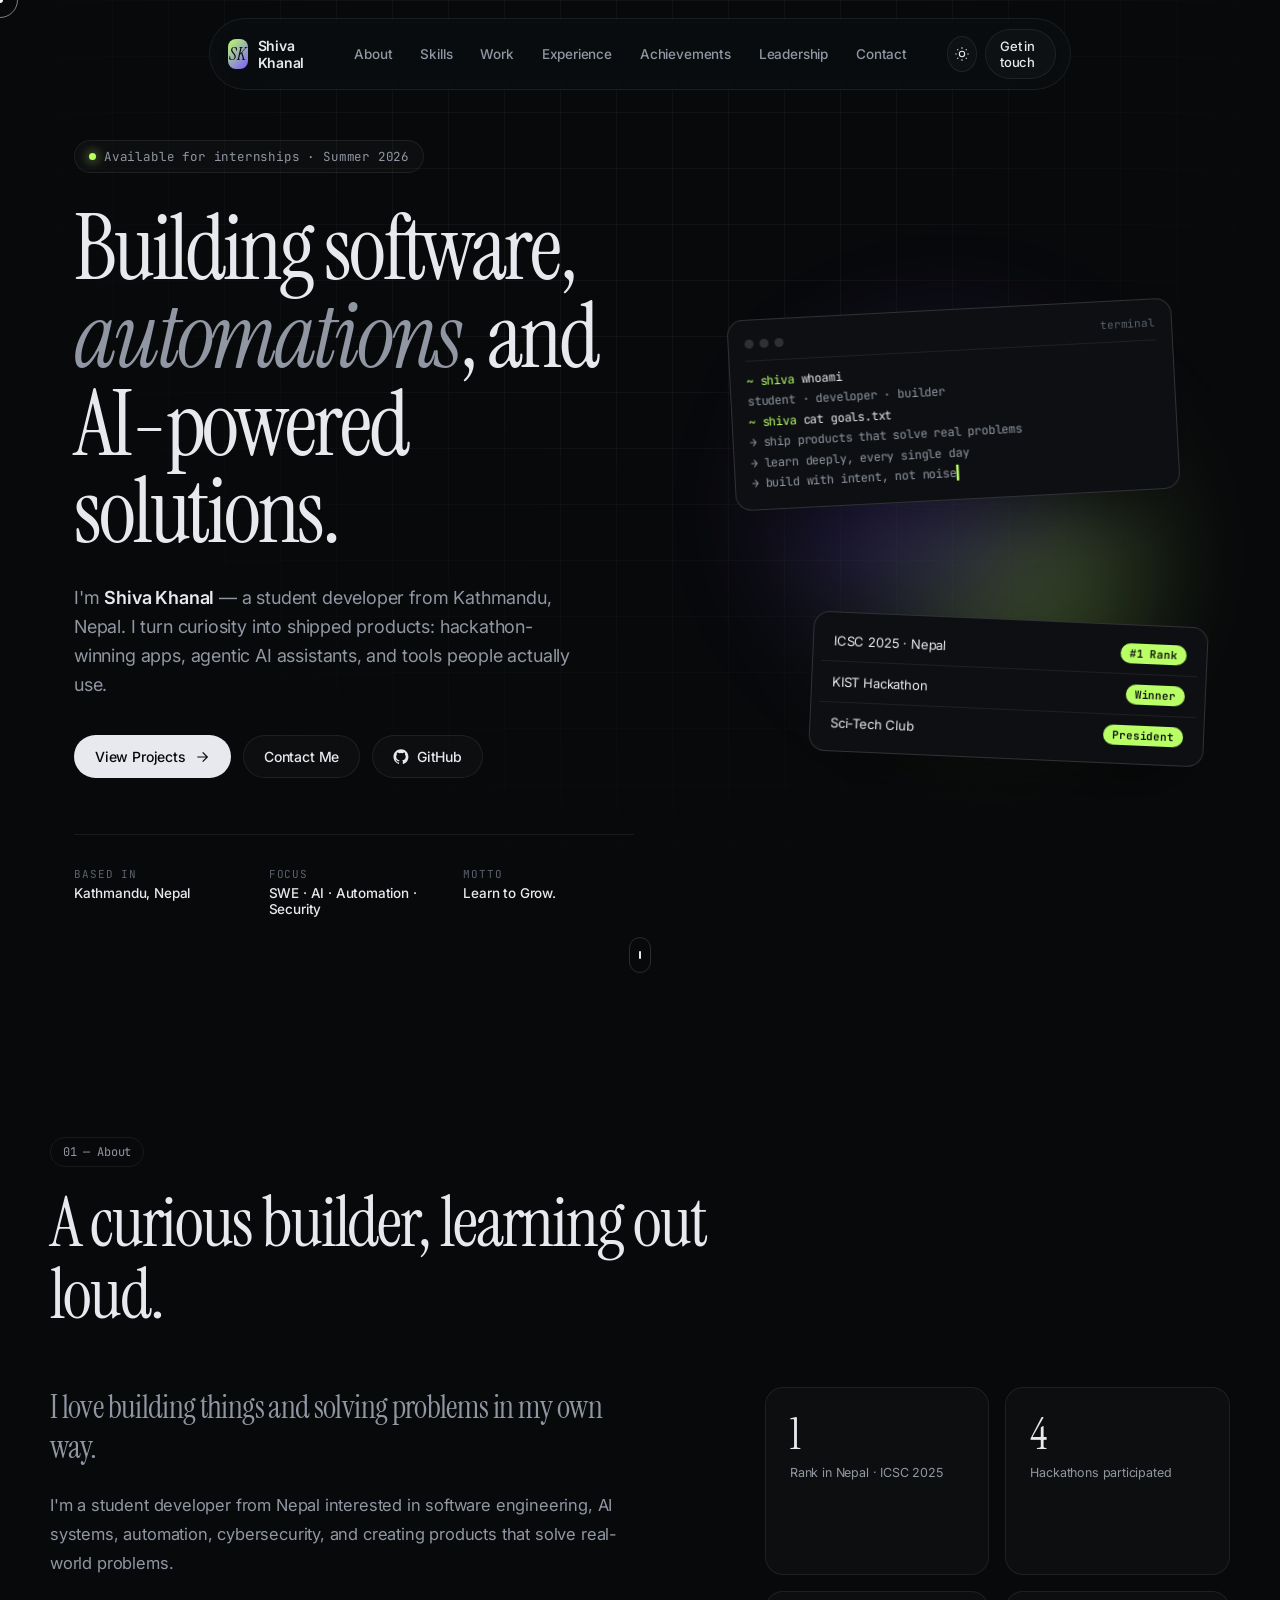
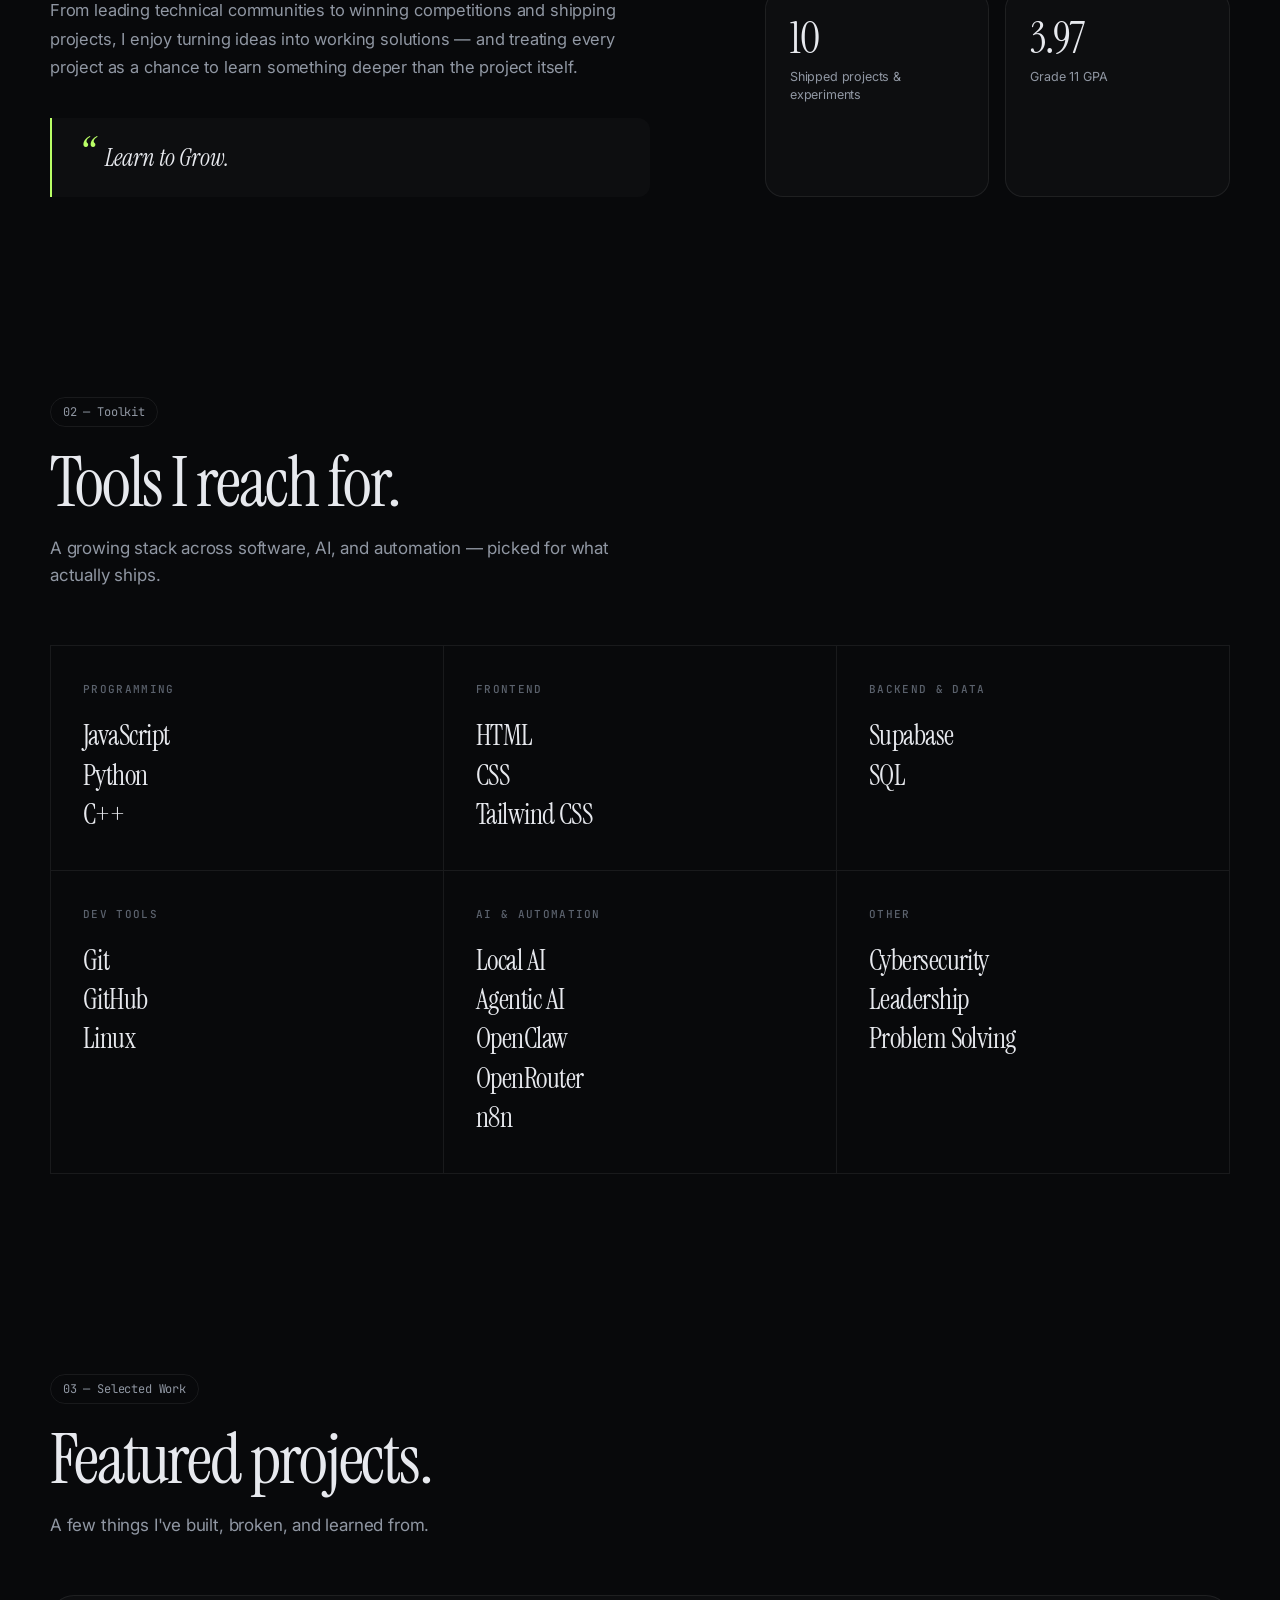
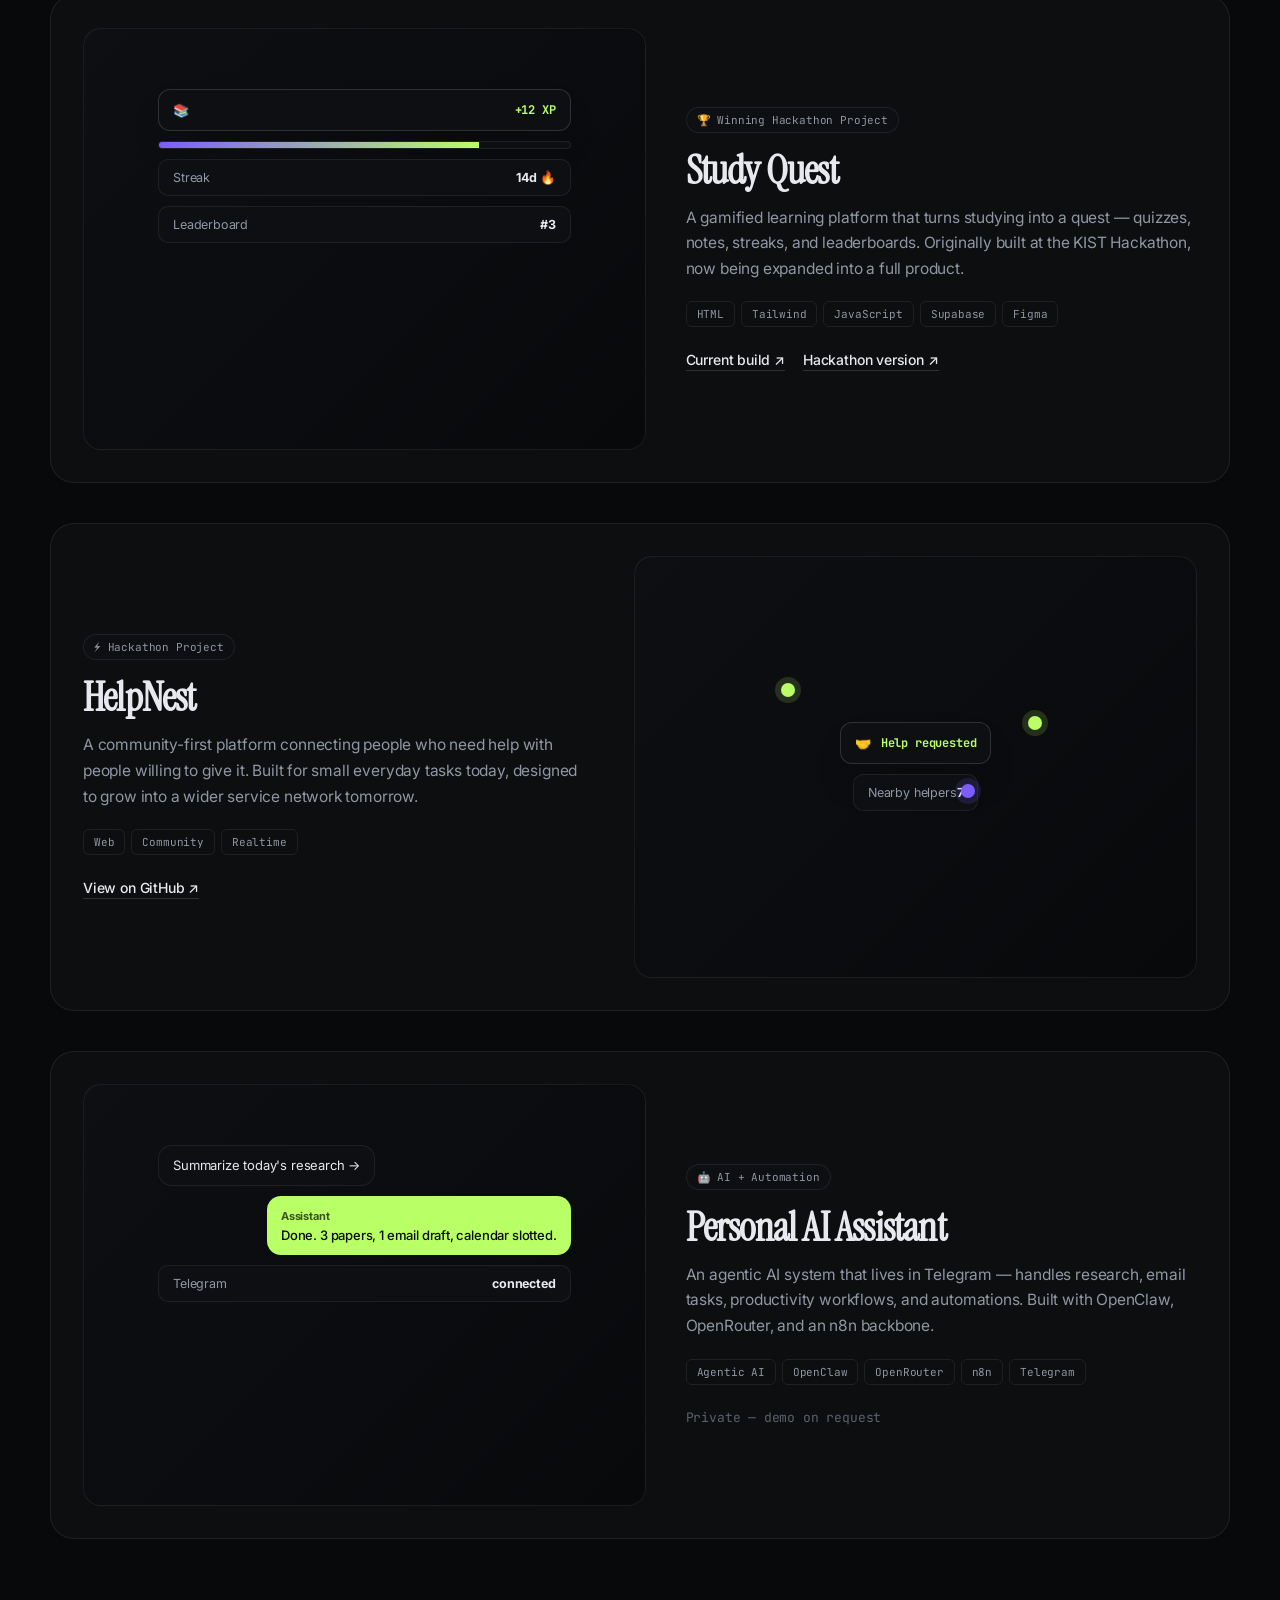
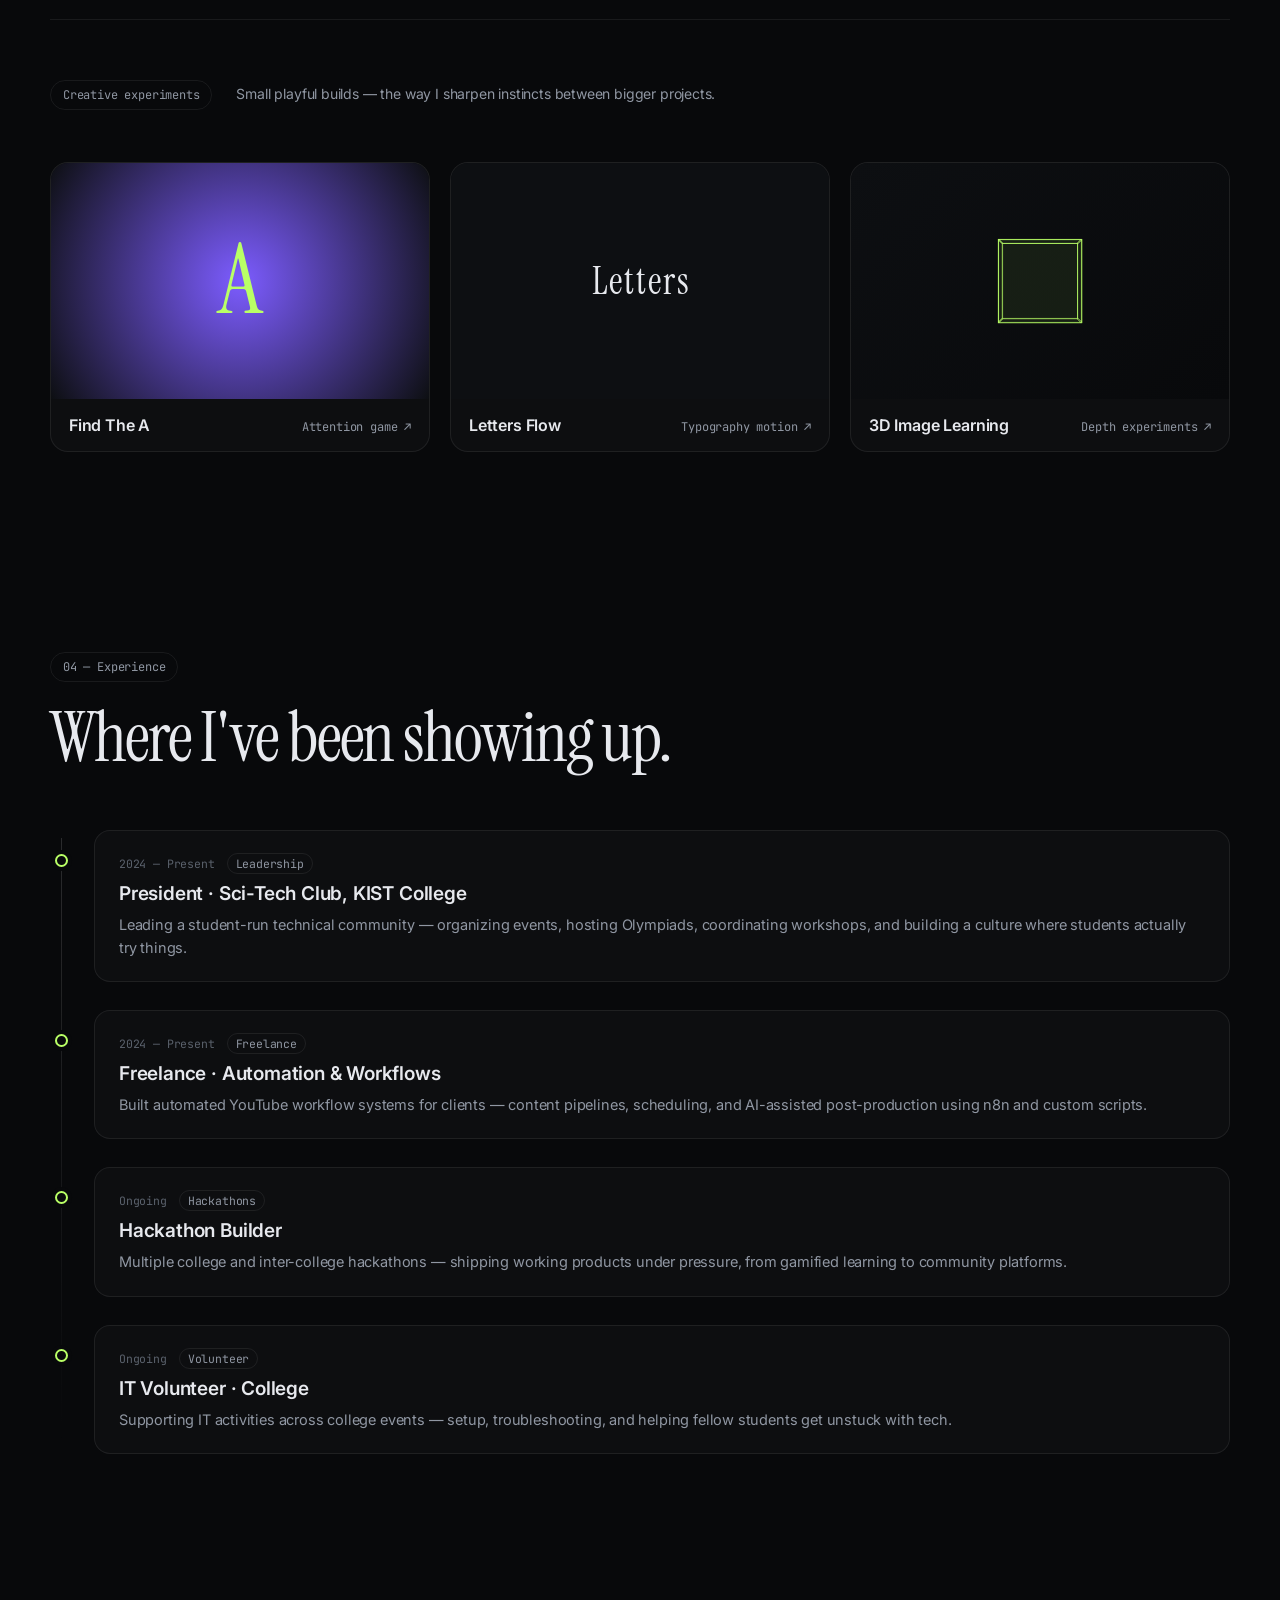
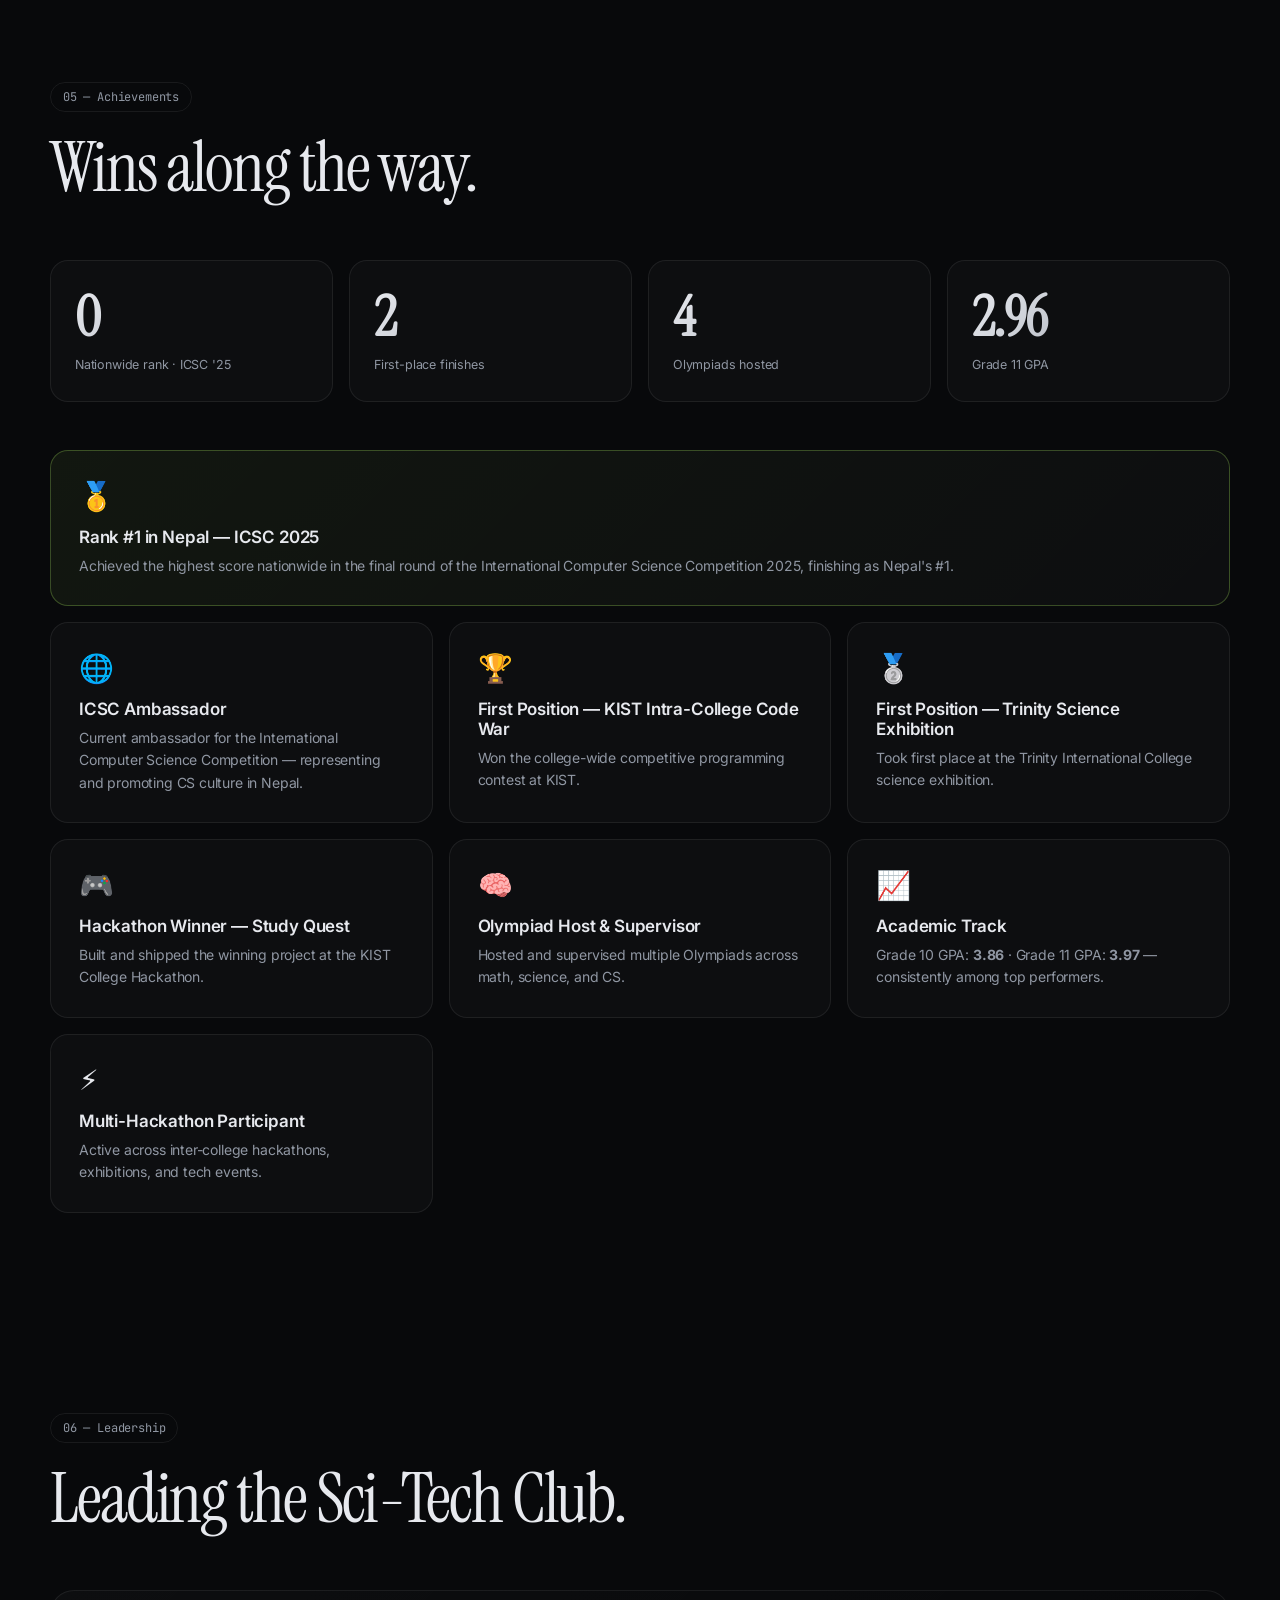
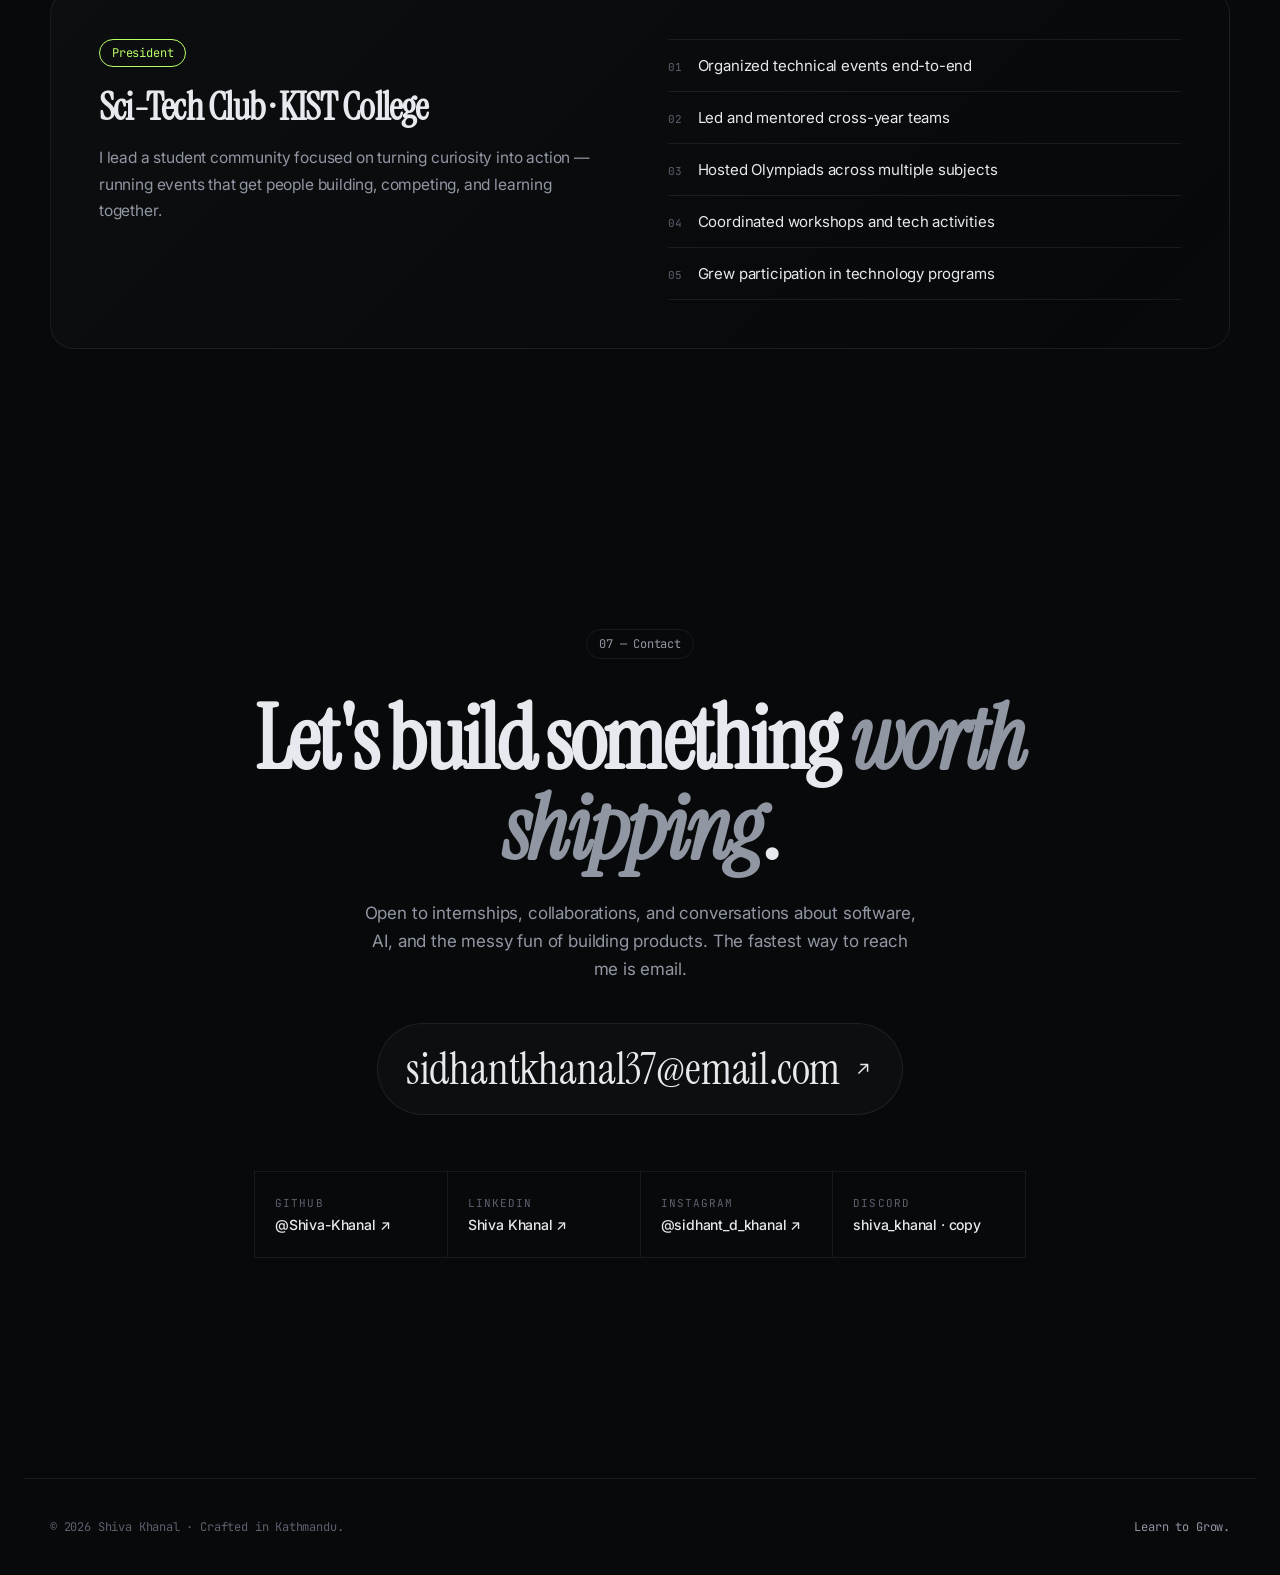
==== commit cfb42aa7: "defer added" ====
--- a/index.html
+++ b/index.html
@@ -405,6 +405,6 @@
 
 </main>
 
-<script src="/script.js"></script>
+<script src="/script.js" defer></script>
 </body>
 </html>
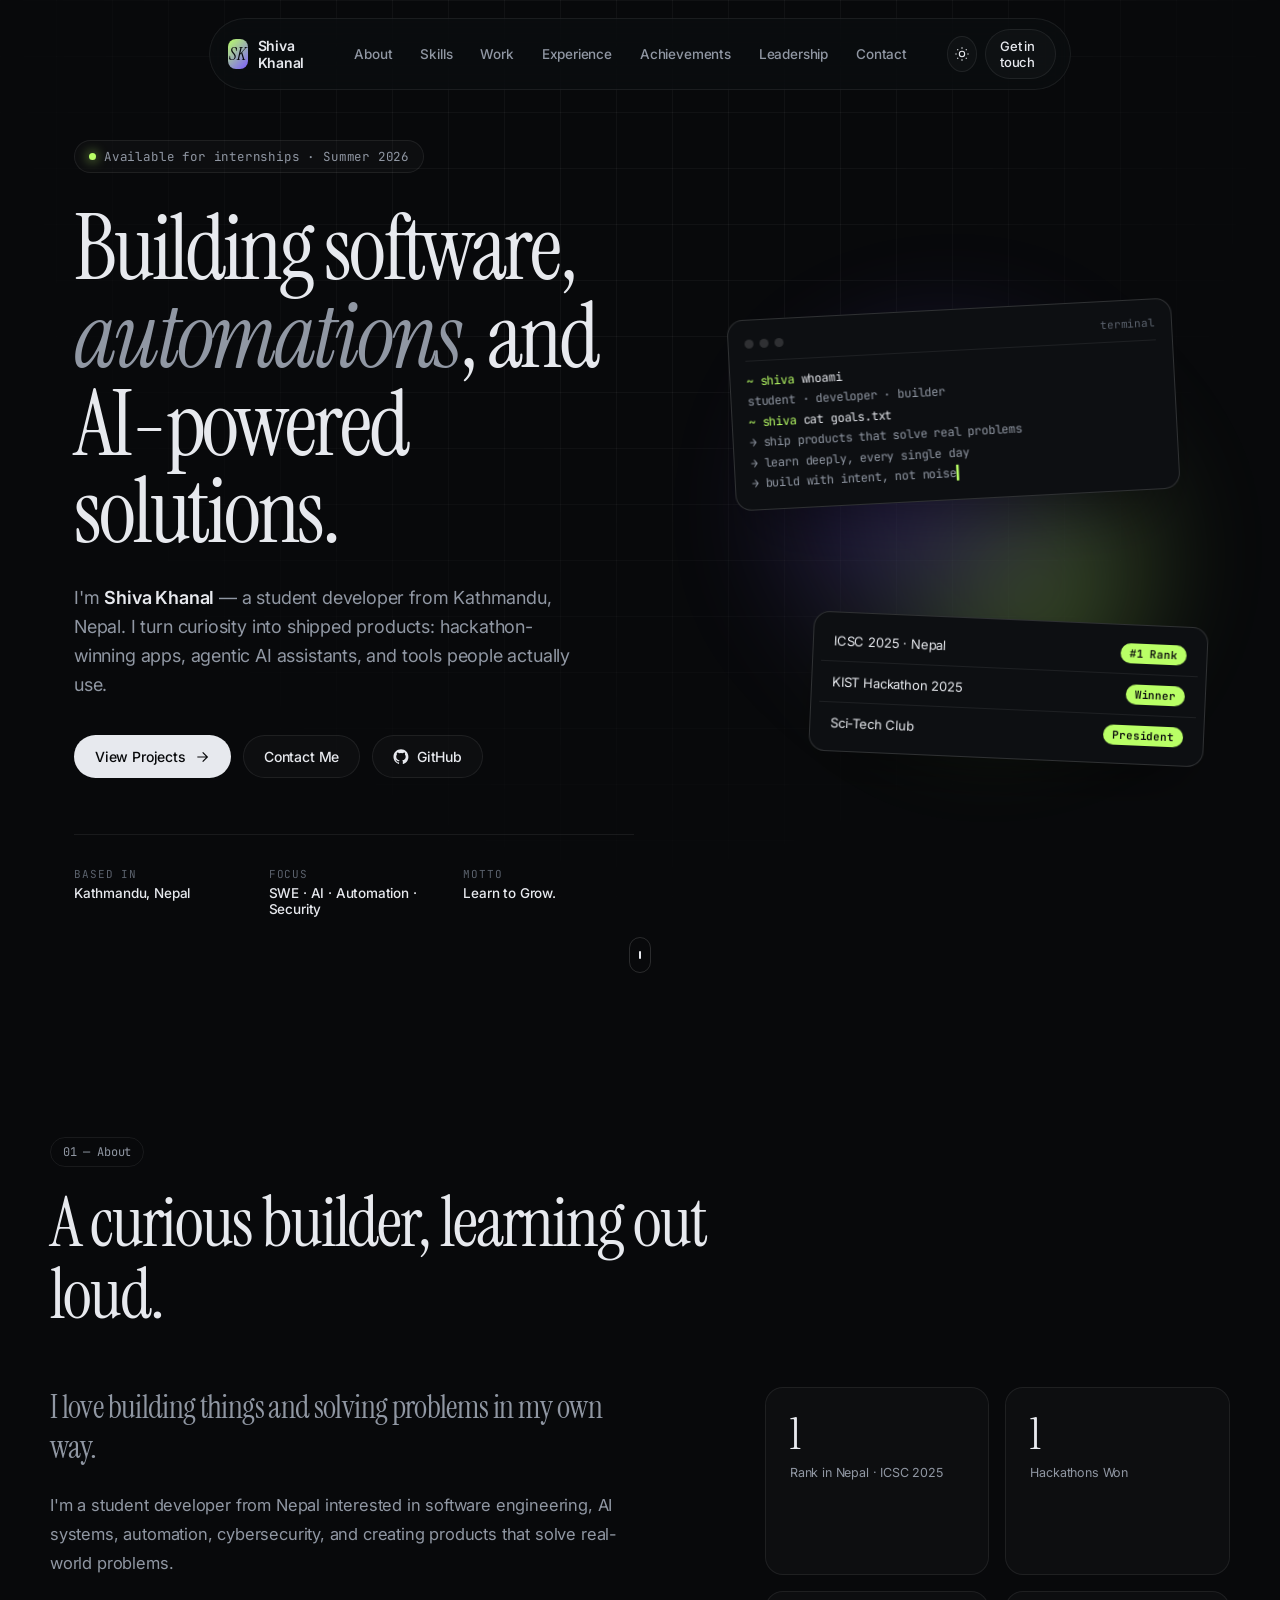
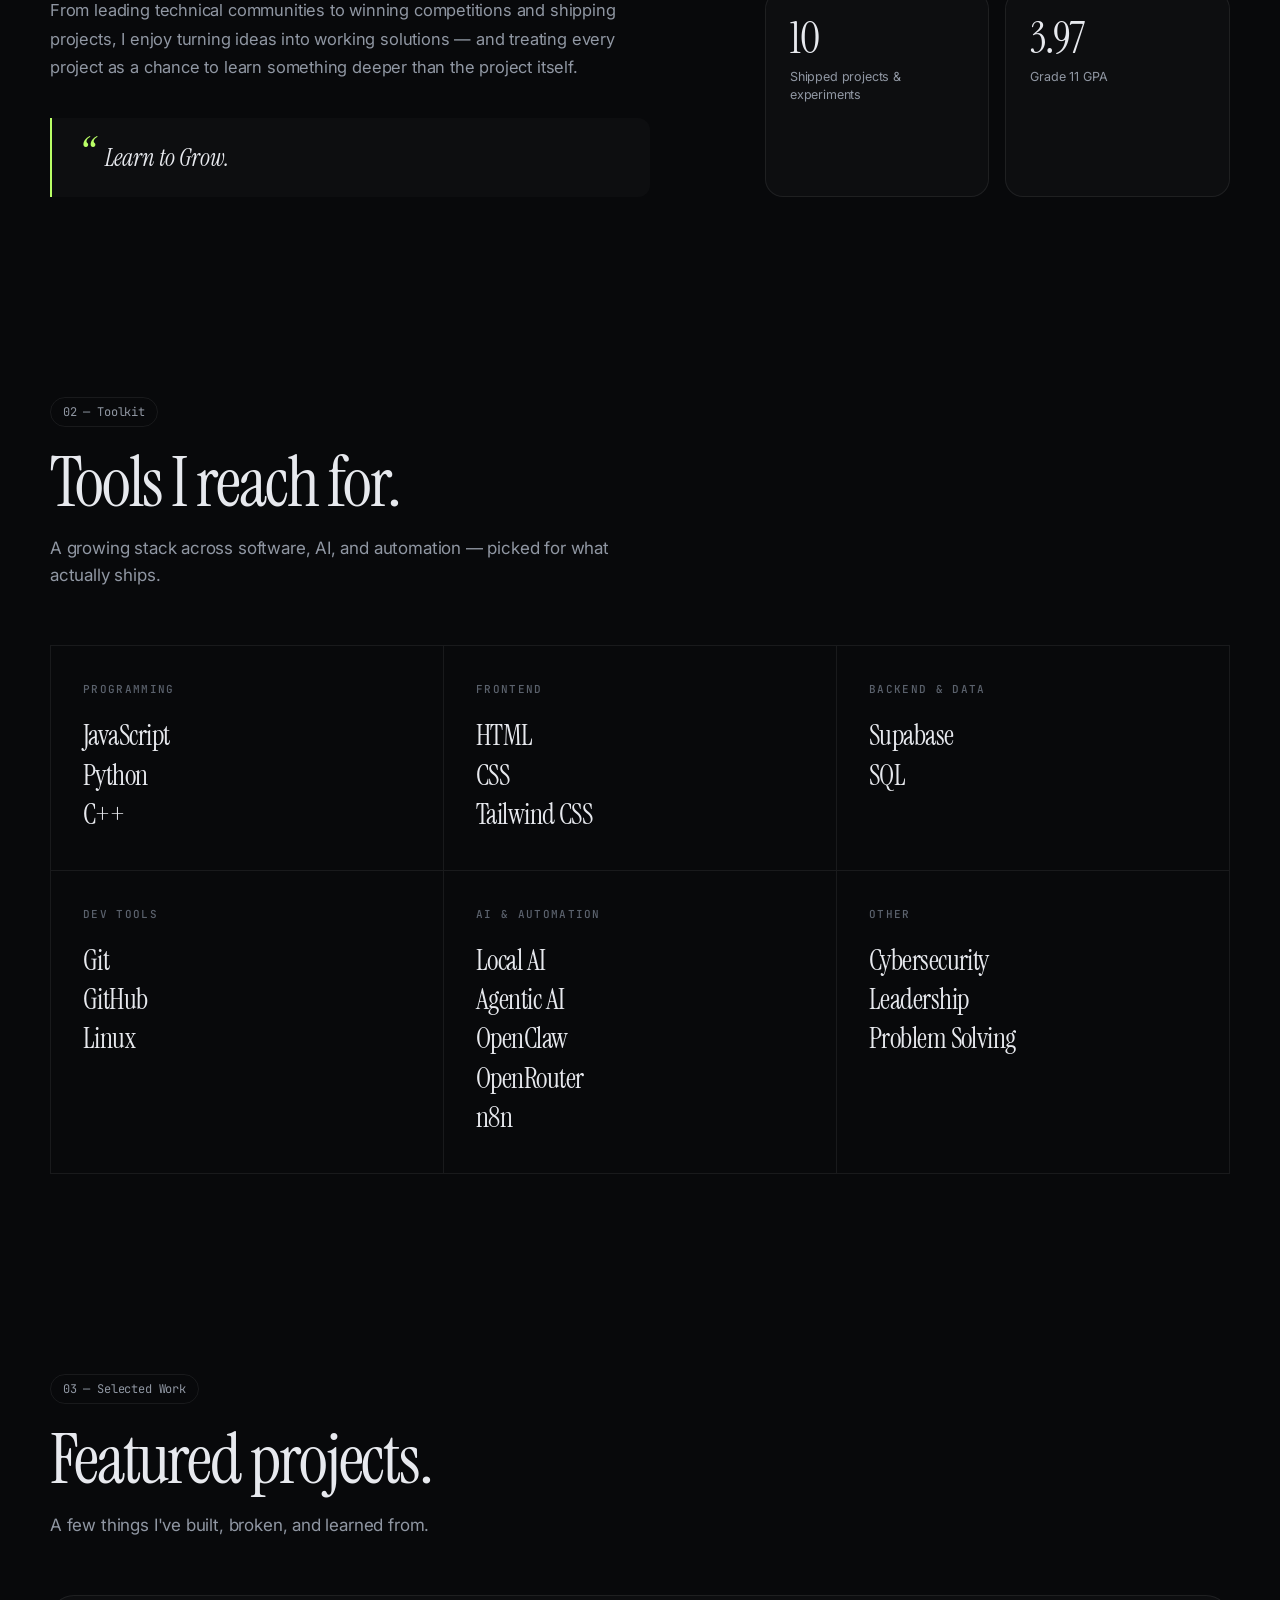
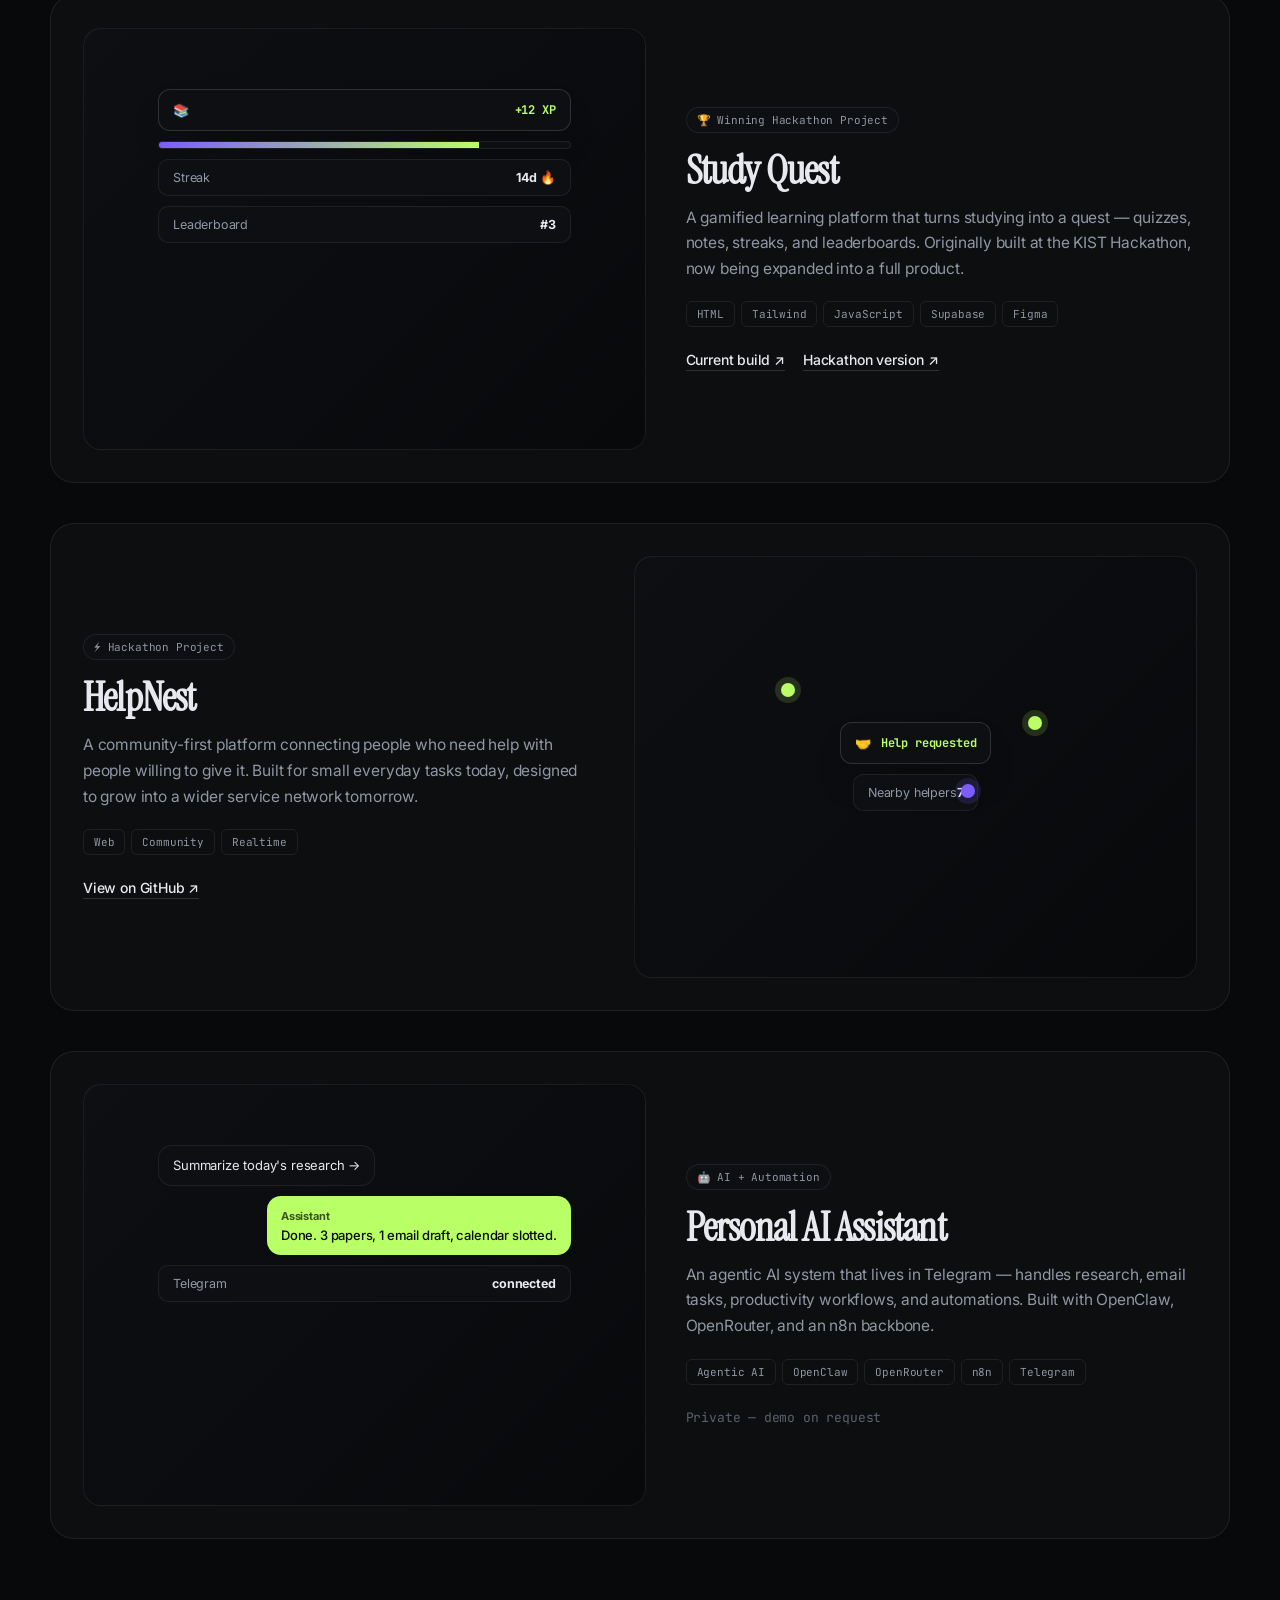
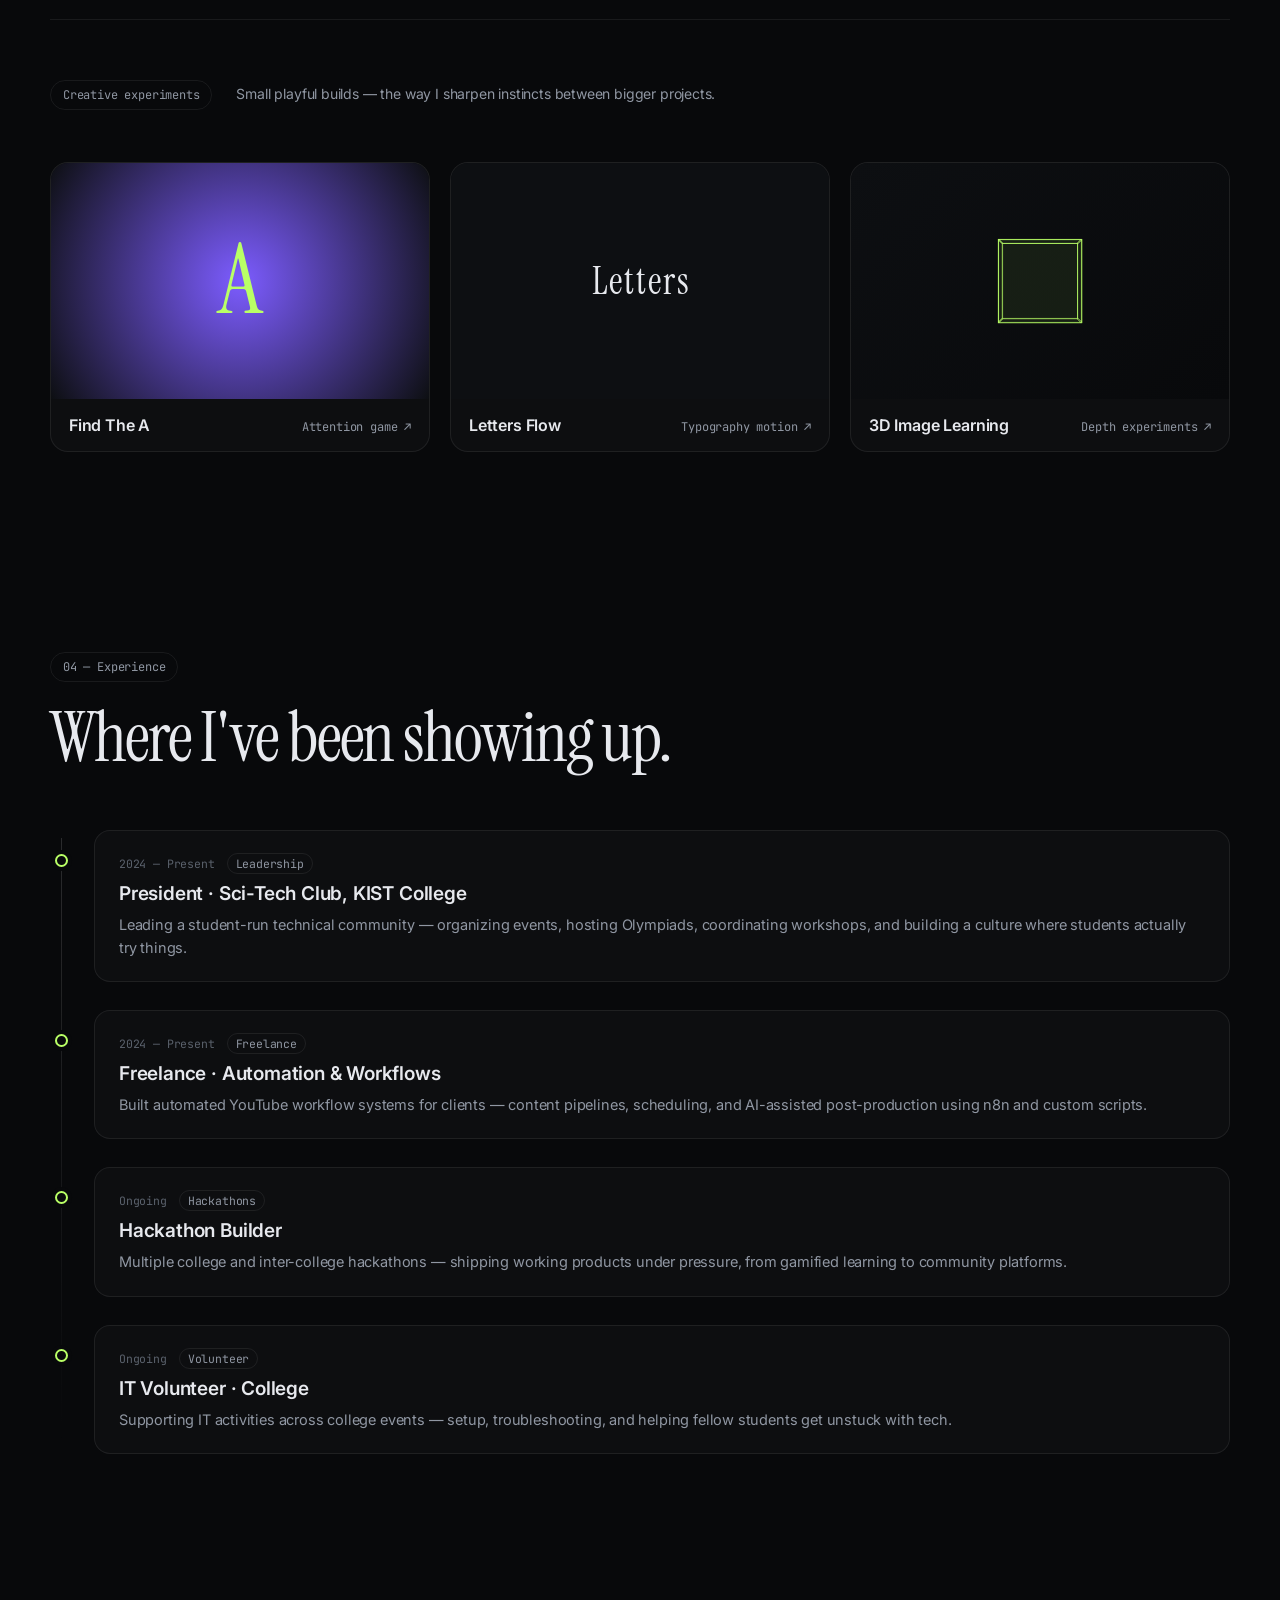
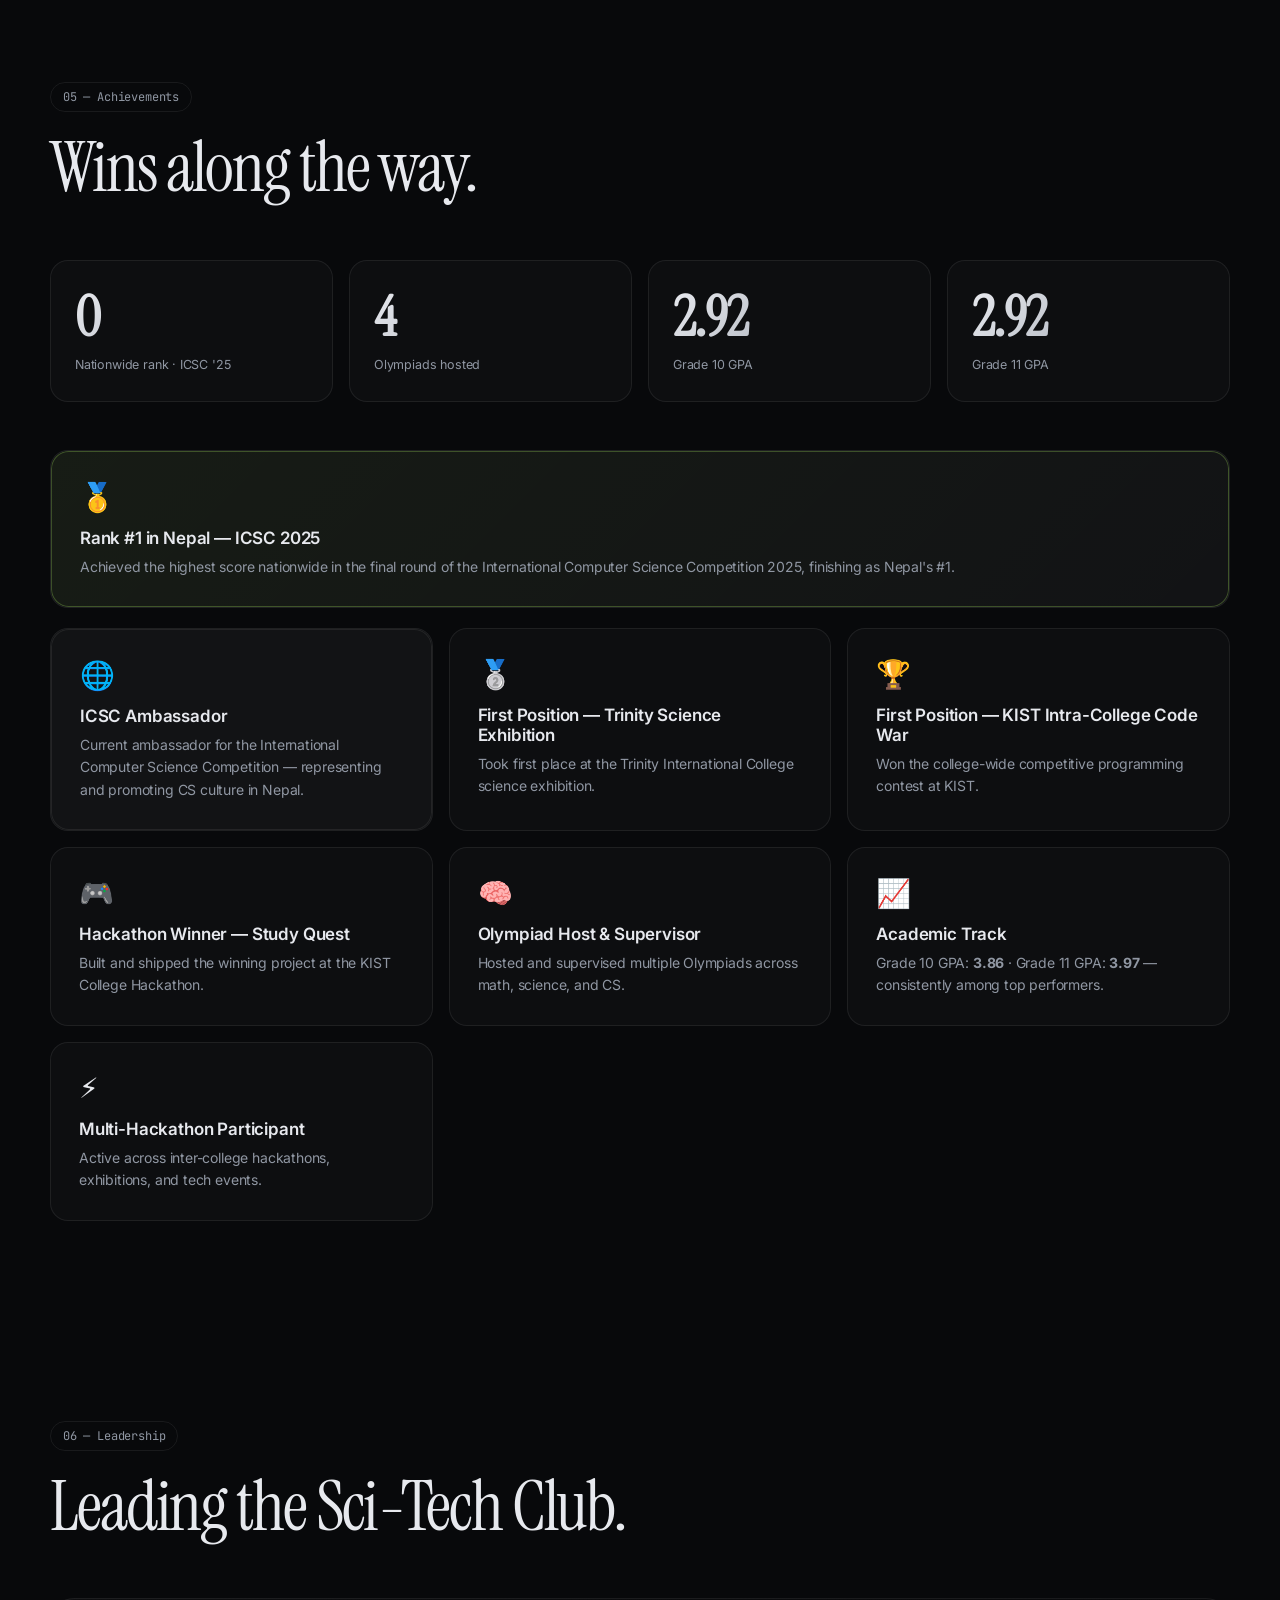
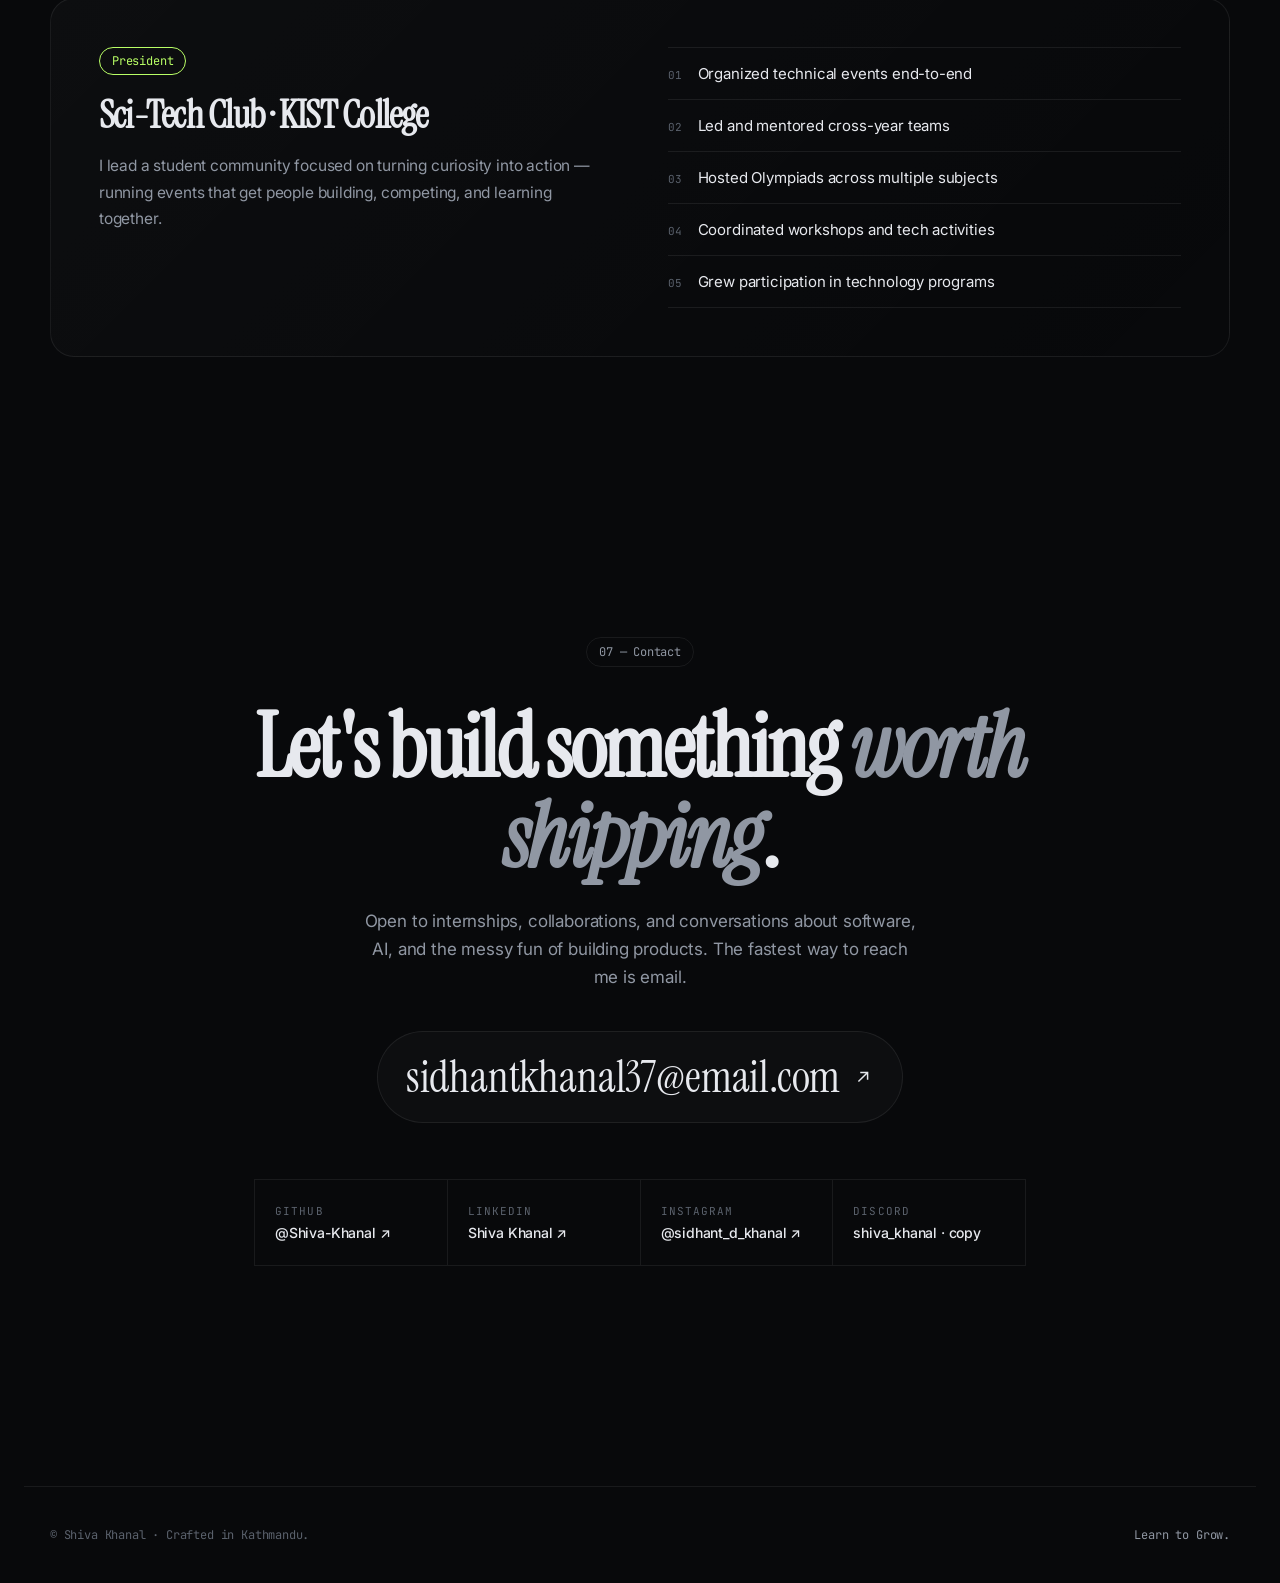
==== commit a5e415d2: "Few Changes" ====
--- a/index.html
+++ b/index.html
@@ -11,9 +11,6 @@
 <link rel="stylesheet" href="/style.css" />
 </head>
 <body>
-
-<div class="cursor-dot" id="cursorDot"></div>
-<div class="cursor-ring" id="cursorRing"></div>
 
 <div class="grid-bg"></div>
 <div class="noise"></div>
@@ -90,7 +87,7 @@
       </div>
       <div class="mini-card mc-2">
         <div class="mc-row"><span>ICSC 2025 · Nepal</span><span class="pill">#1 Rank</span></div>
-        <div class="mc-row"><span>KIST Hackathon</span><span class="pill">Winner</span></div>
+        <div class="mc-row"><span>KIST Hackathon 2025</span><span class="pill">Winner</span></div>
         <div class="mc-row"><span>Sci-Tech Club</span><span class="pill">President</span></div>
       </div>
     </div>
@@ -123,8 +120,8 @@
         <div class="stat__label">Rank in Nepal · ICSC 2025</div>
       </div>
       <div class="stat-card">
-        <div class="stat__num" data-count="4">0</div>
-        <div class="stat__label">Hackathons participated</div>
+        <div class="stat__num" data-count="1">0</div>
+        <div class="stat__label">Hackathons Won</div>
       </div>
       <div class="stat-card">
         <div class="stat__num" data-count="10">0</div>
@@ -257,15 +254,15 @@
       <p>Small playful builds — the way I sharpen instincts between bigger projects.</p>
     </div>
     <div class="experiments__grid">
-      <a class="exp" href="https://github.com/Shiva-Khanal/Find_The_A" target="_blank" rel="noopener">
+      <a class="exp" href="https://shiva-khanal.github.io/Find_The_A/" target="_blank" rel="noopener">
         <div class="exp__art exp__art--a">A</div>
         <div class="exp__meta"><h4>Find The A</h4><span>Attention game ↗</span></div>
       </a>
-      <a class="exp" href="https://github.com/Shiva-Khanal/Letters-Flow" target="_blank" rel="noopener">
+      <a class="exp" href="https://shiva-khanal.github.io/Letters-Flow/" target="_blank" rel="noopener">
         <div class="exp__art exp__art--l"><span>L</span><span>e</span><span>t</span><span>t</span><span>e</span><span>r</span><span>s</span></div>
         <div class="exp__meta"><h4>Letters Flow</h4><span>Typography motion ↗</span></div>
       </a>
-      <a class="exp" href="https://github.com/Shiva-Khanal/3D-Image-learning" target="_blank" rel="noopener">
+      <a class="exp" href="https://shiva-khanal.github.io/3D-Image-learning/" target="_blank" rel="noopener">
         <div class="exp__art exp__art--3d"><div class="cube"><i></i><i></i><i></i><i></i><i></i><i></i></div></div>
         <div class="exp__meta"><h4>3D Image Learning</h4><span>Depth experiments ↗</span></div>
       </a>
@@ -324,20 +321,28 @@
 
   <div class="ach-stats">
     <div class="ach-stat reveal"><b data-count="1">0</b><span>Nationwide rank · ICSC '25</span></div>
-    <div class="ach-stat reveal"><b data-count="3">0</b><span>First-place finishes</span></div>
     <div class="ach-stat reveal"><b data-count="5">0</b><span>Olympiads hosted</span></div>
+    <div class="ach-stat reveal"><b data-count="3" data-suffix=".86">0</b><span>Grade 10 GPA</span></div>
     <div class="ach-stat reveal"><b data-count="3" data-suffix=".97">0</b><span>Grade 11 GPA</span></div>
   </div>
-
-  <div class="ach-grid">
+  <a class="exp" href="https://icscompetition.org/c/Certificate-FN-2025-FFB76686281-0a458cb553a7313f58b64a944763e4b1.pdf" target="_blank" rel="noopener">
     <div class="ach reveal ach--feature">
       <div class="ach__icon">🥇</div>
       <h3>Rank #1 in Nepal — ICSC 2025</h3>
       <p>Achieved the highest score nationwide in the final round of the International Computer Science Competition 2025, finishing as Nepal's #1.</p>
     </div>
-    <div class="ach reveal"><div class="ach__icon">🌐</div><h3>ICSC Ambassador</h3><p>Current ambassador for the International Computer Science Competition — representing and promoting CS culture in Nepal.</p></div>
+    </a>
+    <br>
+    <div class="ach-grid">
+    <a class="exp" href="https://icscompetition.org/en/skhanal" target="_blank" rel="noopener">
+      <div class="ach reveal">
+        <div class="ach__icon">🌐</div>
+        <h3>ICSC Ambassador</h3>
+        <p>Current ambassador for the International Computer Science Competition — representing and promoting CS culture in Nepal.</p>
+      </div>
+    </a>
+    <div class="ach reveal"><div class="ach__icon">🥈</div><h3>First Position — Trinity Science Exhibition</h3><p>Took first place at the Trinity International College science exhibition.</p></div>
     <div class="ach reveal"><div class="ach__icon">🏆</div><h3>First Position — KIST Intra-College Code War</h3><p>Won the college-wide competitive programming contest at KIST.</p></div>
-    <div class="ach reveal"><div class="ach__icon">🥈</div><h3>First Position — Trinity Science Exhibition</h3><p>Took first place at the Trinity International College science exhibition.</p></div>
     <div class="ach reveal"><div class="ach__icon">🎮</div><h3>Hackathon Winner — Study Quest</h3><p>Built and shipped the winning project at the KIST College Hackathon.</p></div>
     <div class="ach reveal"><div class="ach__icon">🧠</div><h3>Olympiad Host & Supervisor</h3><p>Hosted and supervised multiple Olympiads across math, science, and CS.</p></div>
     <div class="ach reveal"><div class="ach__icon">📈</div><h3>Academic Track</h3><p>Grade 10 GPA: <b>3.86</b> · Grade 11 GPA: <b>3.97</b> — consistently among top performers.</p></div>
@@ -405,6 +410,6 @@
 
 </main>
 
-<script src="/script.js" defer></script>
+<script src="/script.js"></script>
 </body>
 </html>
--- a/style.css
+++ b/style.css
@@ -60,17 +60,6 @@
   mix-blend-mode: overlay;
 }
 
-/* ---------- CURSOR ---------- */
-.cursor-dot, .cursor-ring {
-  position: fixed; top: 0; left: 0; pointer-events: none; z-index: 9999;
-  transform: translate(-50%,-50%); border-radius: 50%;
-  mix-blend-mode: difference;
-}
-.cursor-dot { width: 6px; height: 6px; background: #fff; transition: transform .12s ease; }
-.cursor-ring { width: 36px; height: 36px; border: 1px solid rgba(255,255,255,0.5); transition: transform .25s ease, width .25s, height .25s; }
-.cursor-ring.is-hover { width: 64px; height: 64px; border-color: rgba(255,255,255,0.8); }
-@media (max-width: 900px) { .cursor-dot, .cursor-ring { display: none; } }
-
 /* ---------- NAV ---------- */
 .nav {
   position: fixed; top: 18px; left: 50%; transform: translateX(-50%);
@@ -399,6 +388,10 @@
   display: flex; flex-direction: column; text-decoration: none; color: var(--fg);
   border: 1px solid var(--line); border-radius: 18px; overflow: hidden;
   background: var(--bg-card); transition: transform .35s, border-color .25s;
+}
+.exp-link {
+  text-decoration: none;
+  color: var(--fg);
 }
 .exp:hover { transform: translateY(-6px); border-color: var(--line-strong); }
 .exp__art { aspect-ratio: 16/10; display: grid; place-items: center; position: relative; overflow: hidden; }
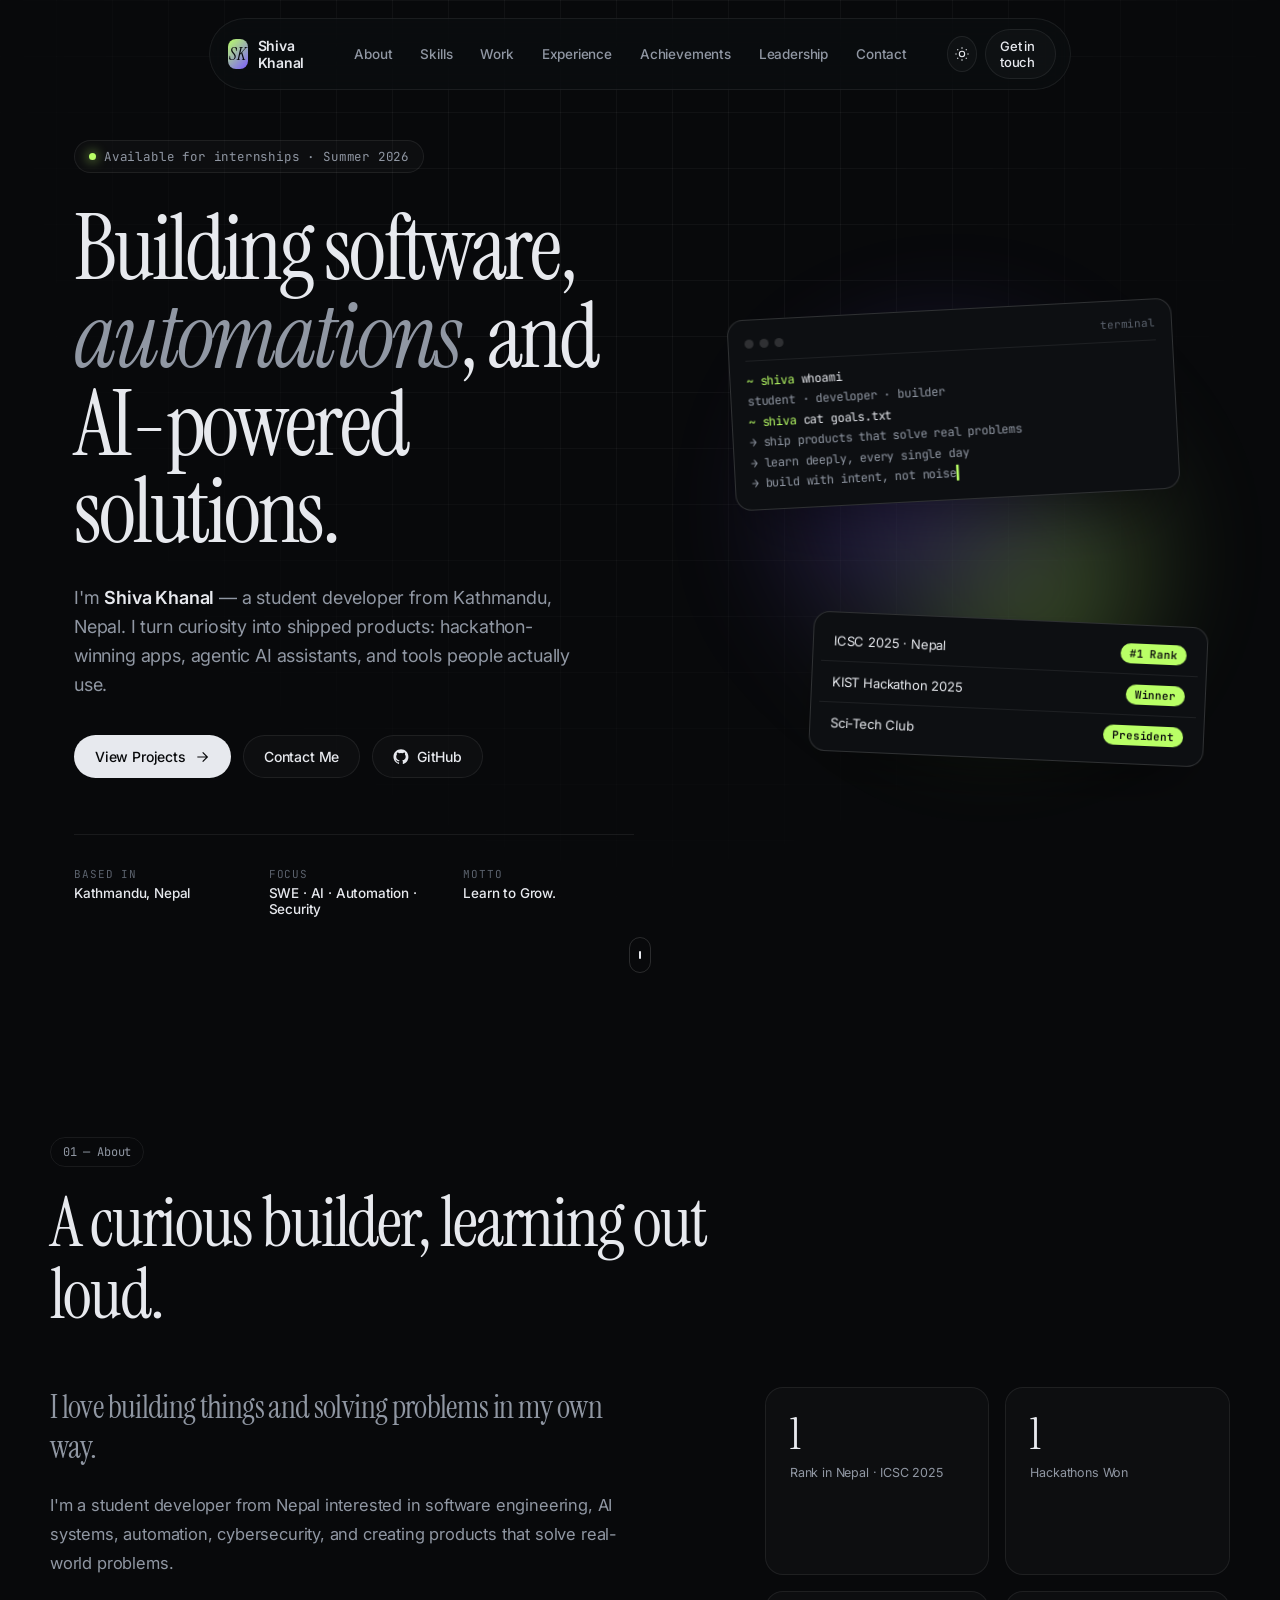
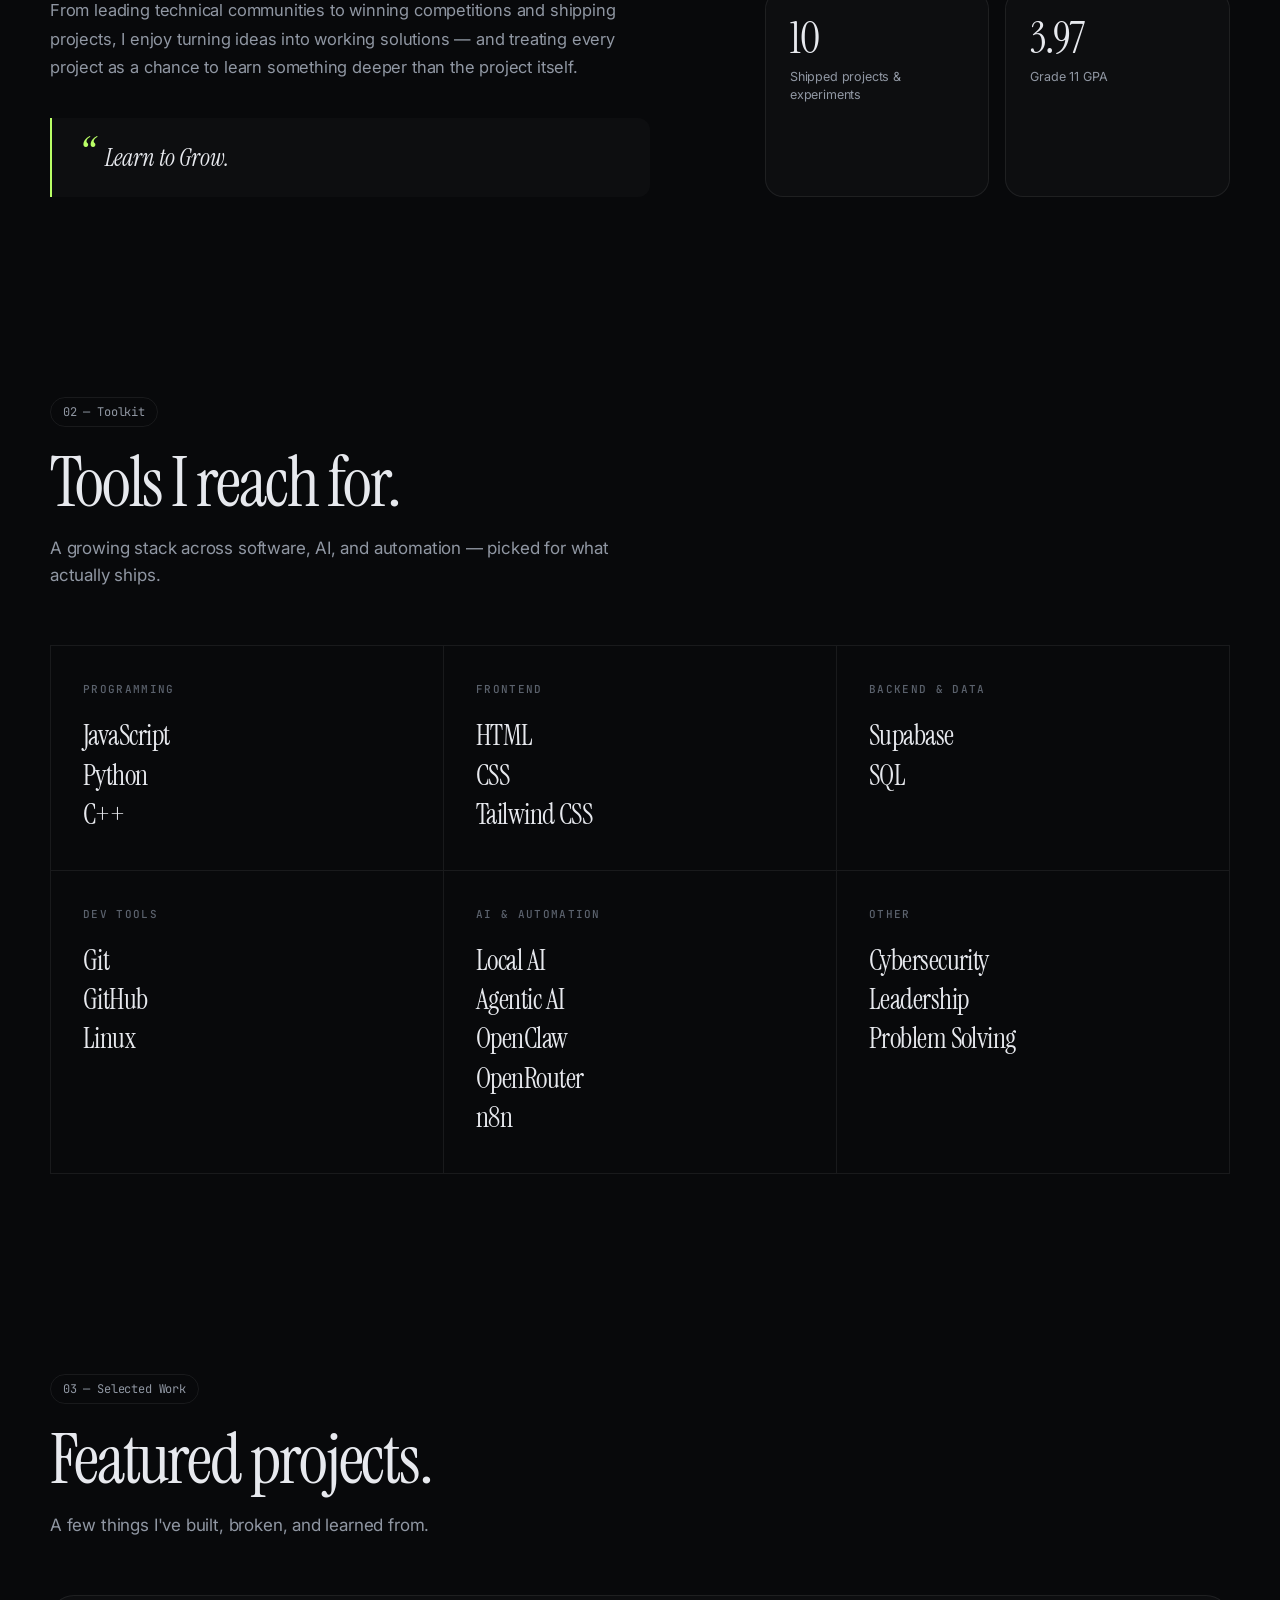
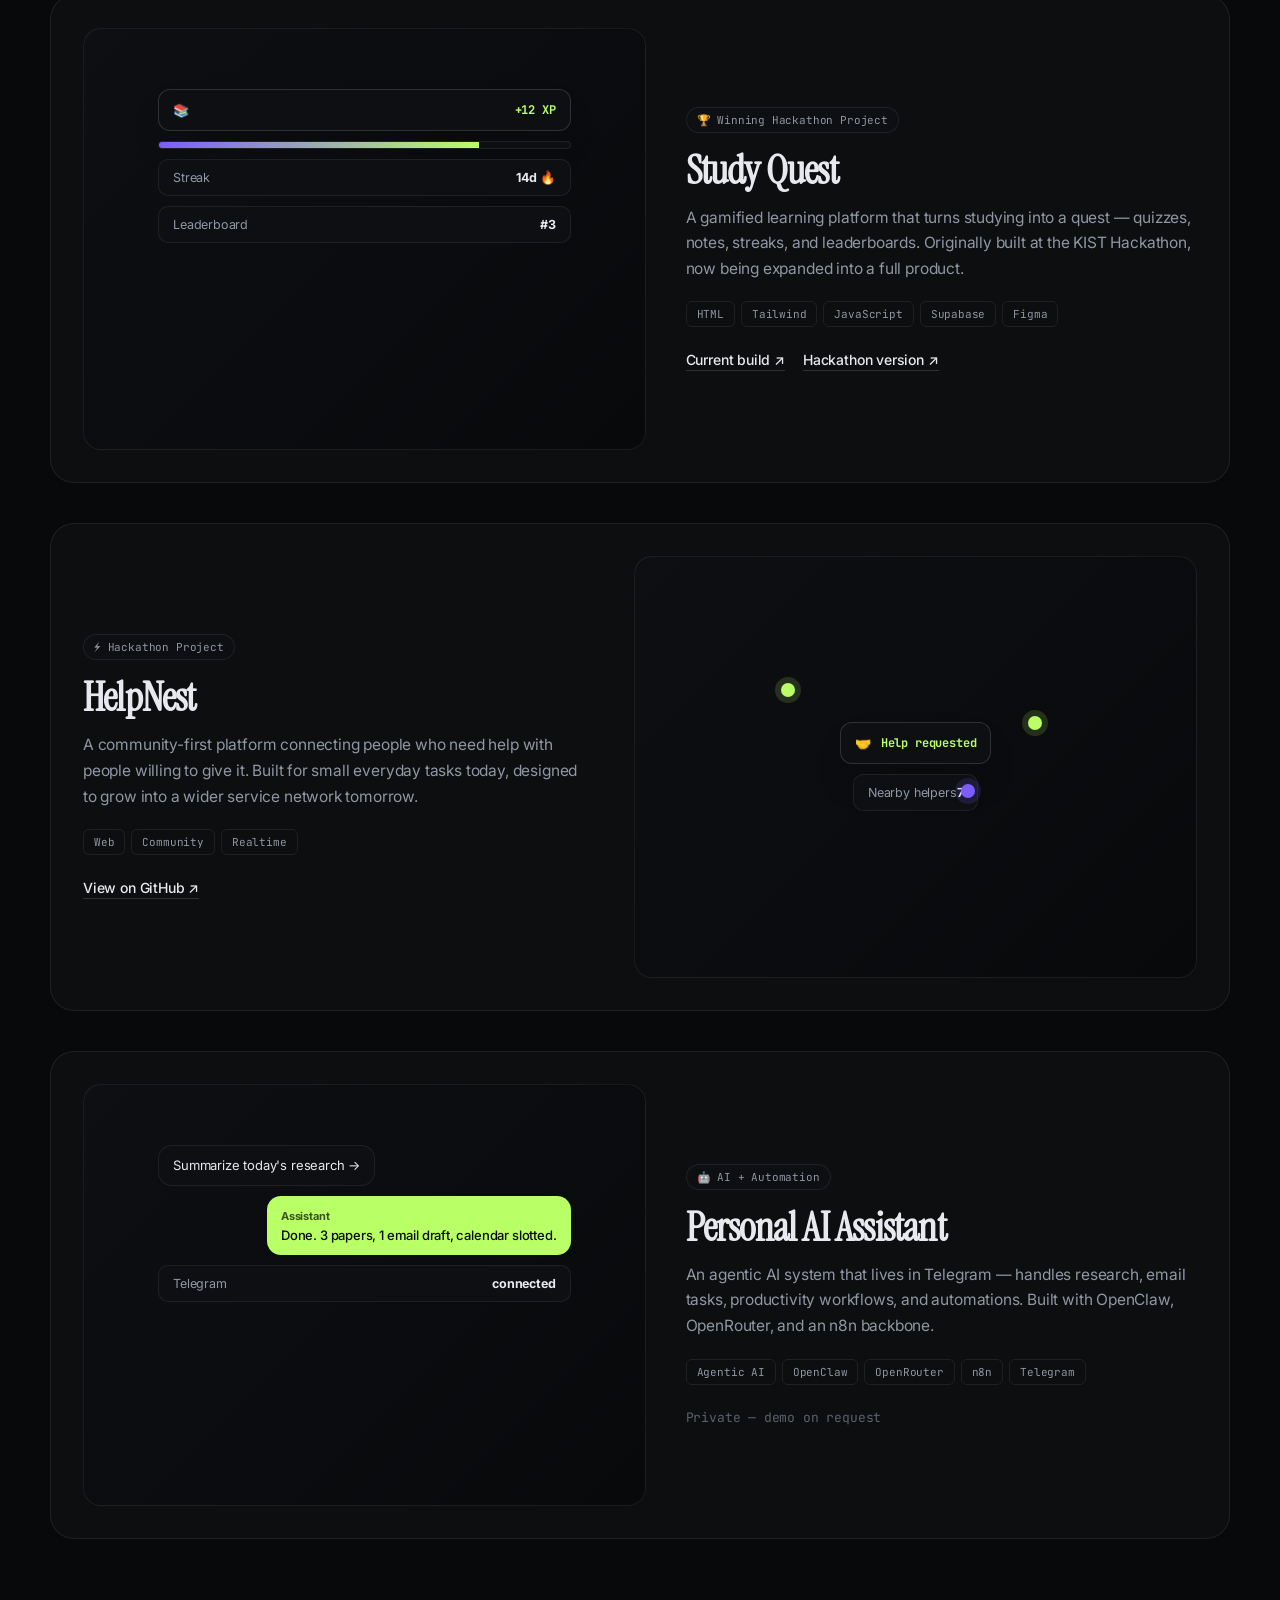
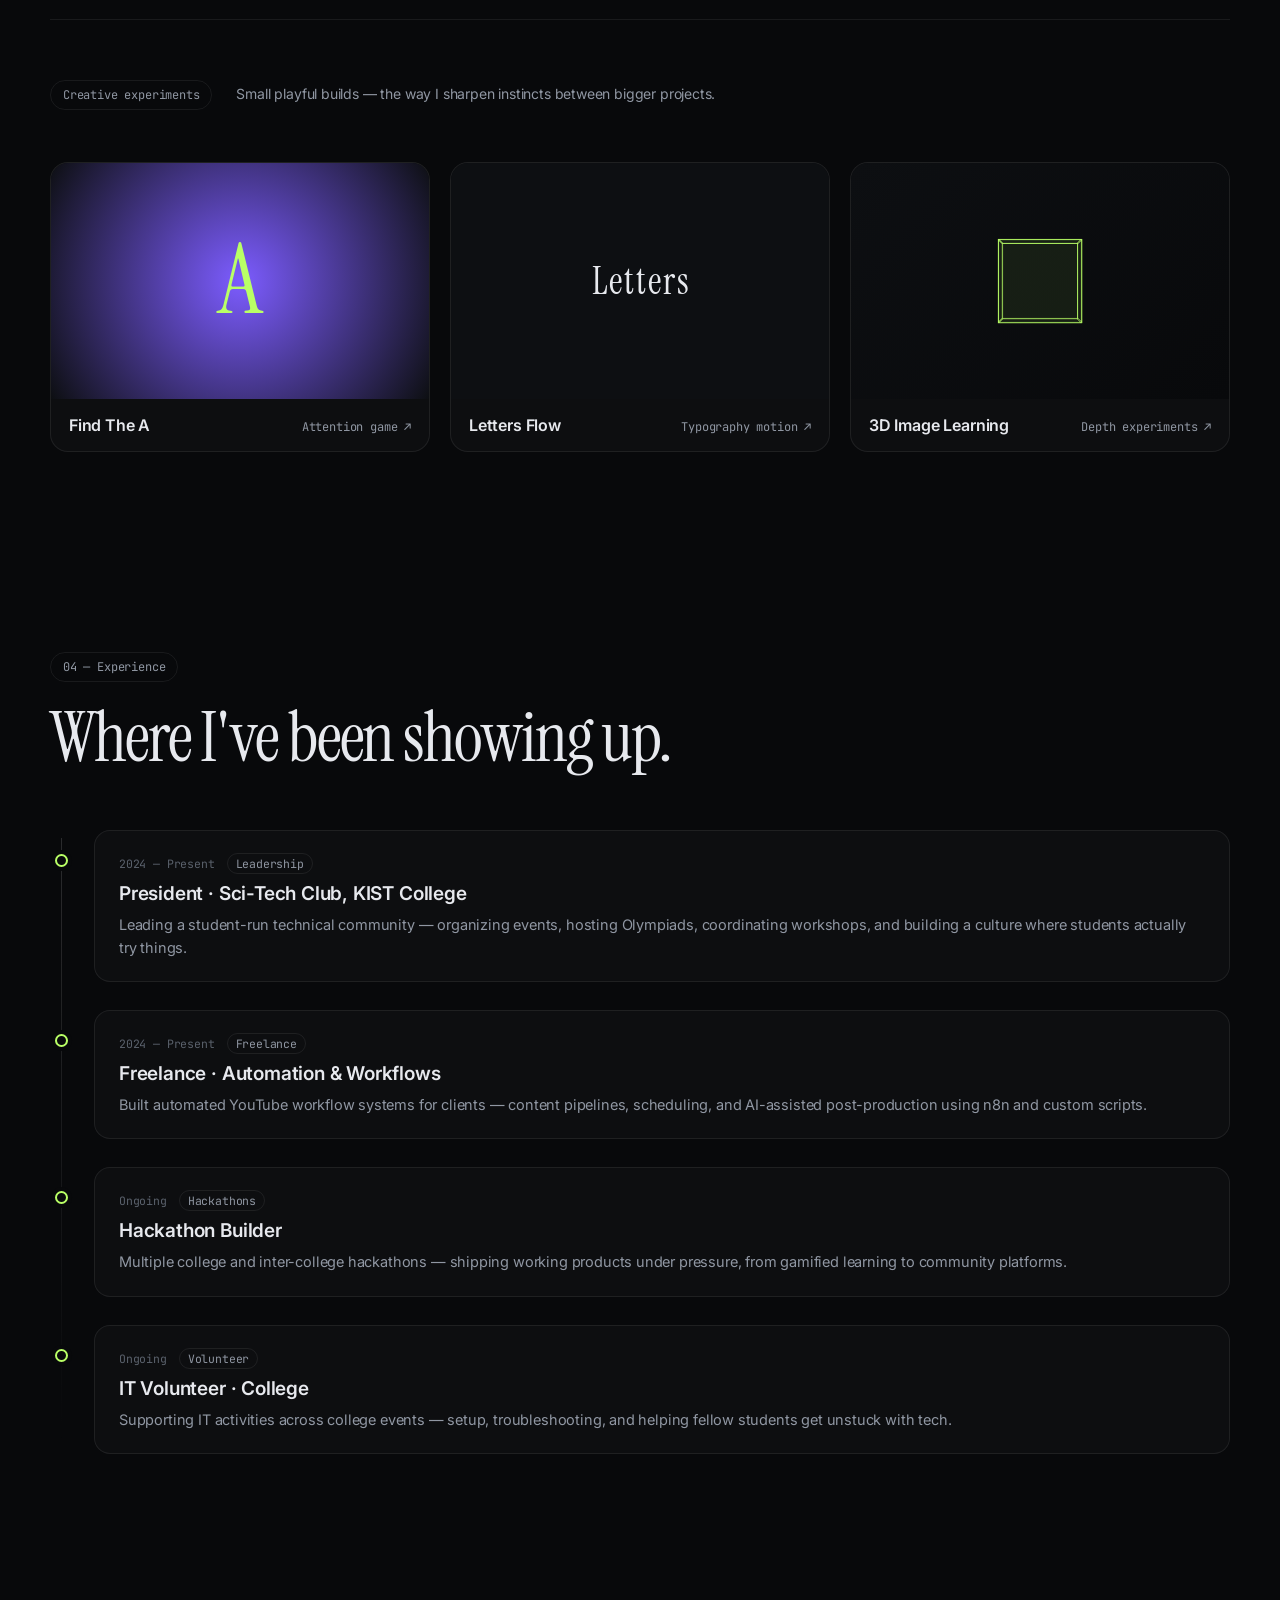
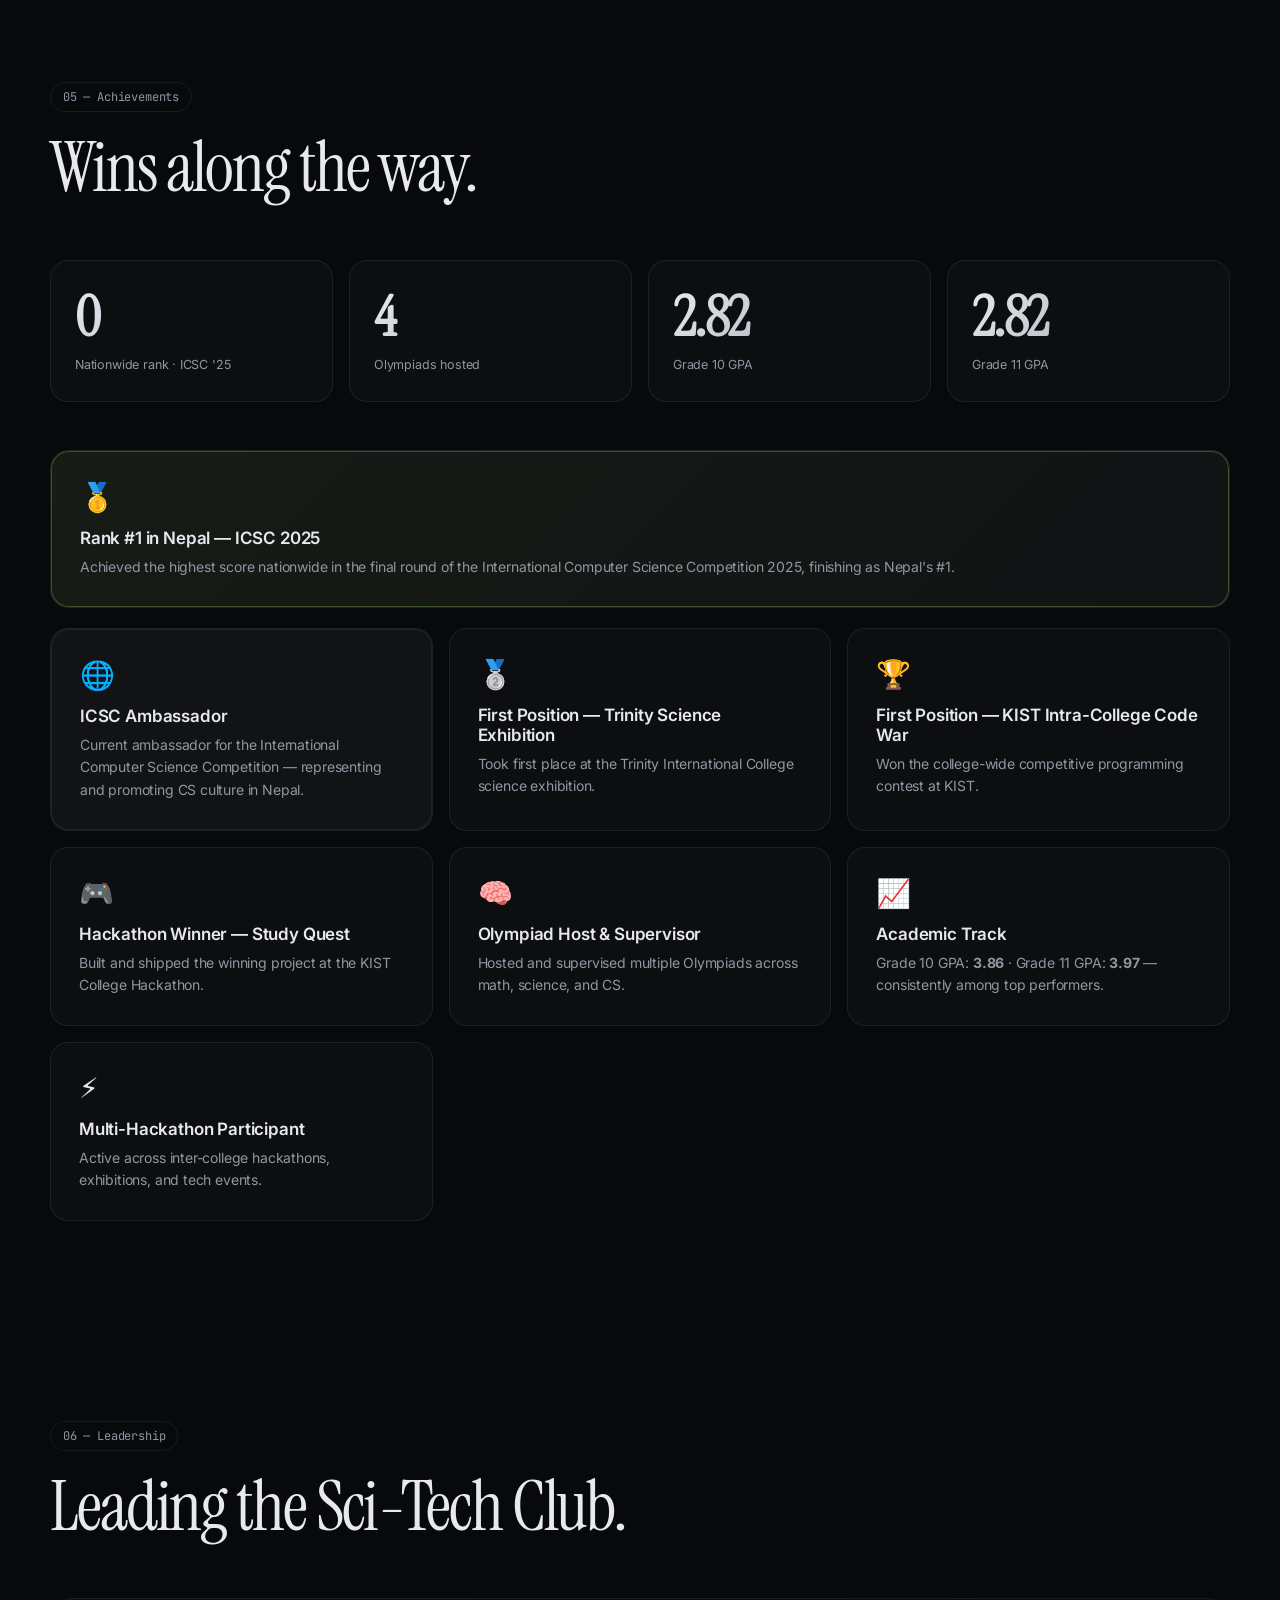
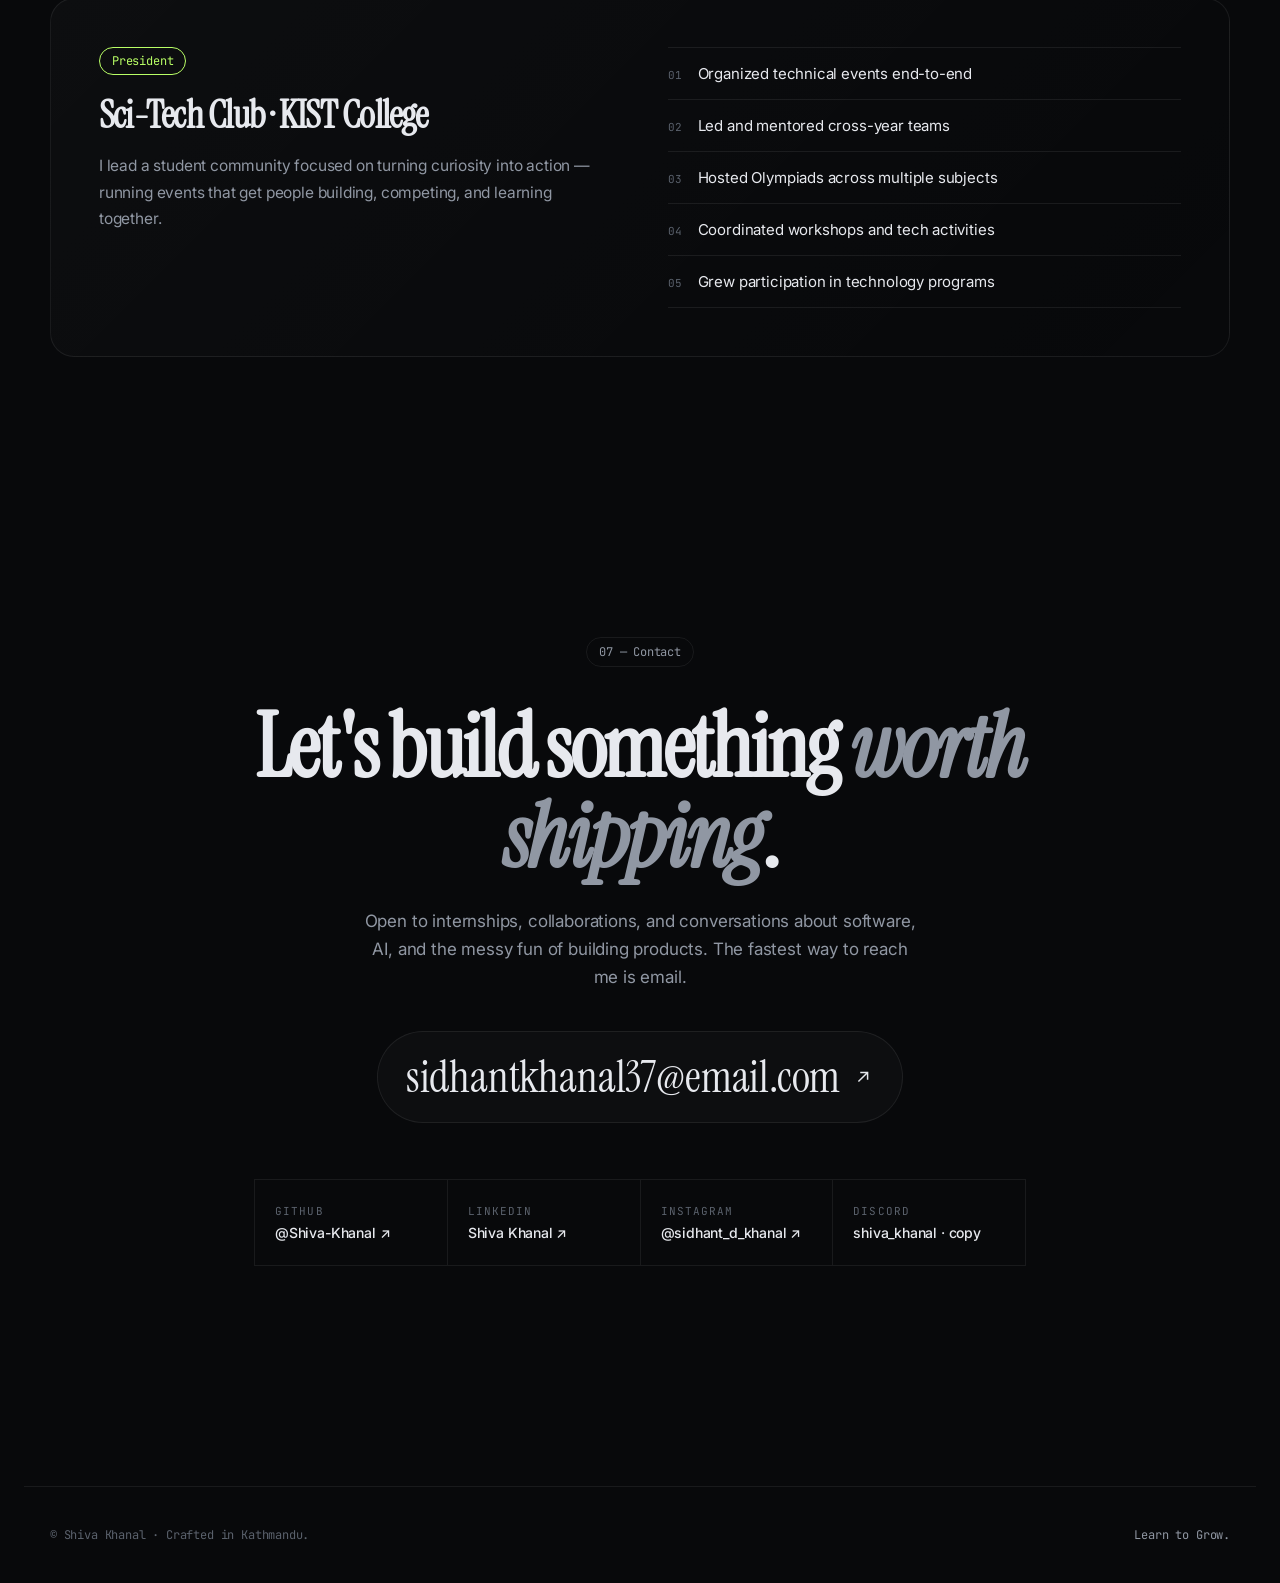
==== commit e238c21b: "Merge branch 'main' of https://github.com/Shiva-Khanal/My-Web" ====
--- a/index.html
+++ b/index.html
@@ -410,6 +410,6 @@
 
 </main>
 
-<script src="/script.js"></script>
+<script src="/script.js" defer></script>
 </body>
 </html>
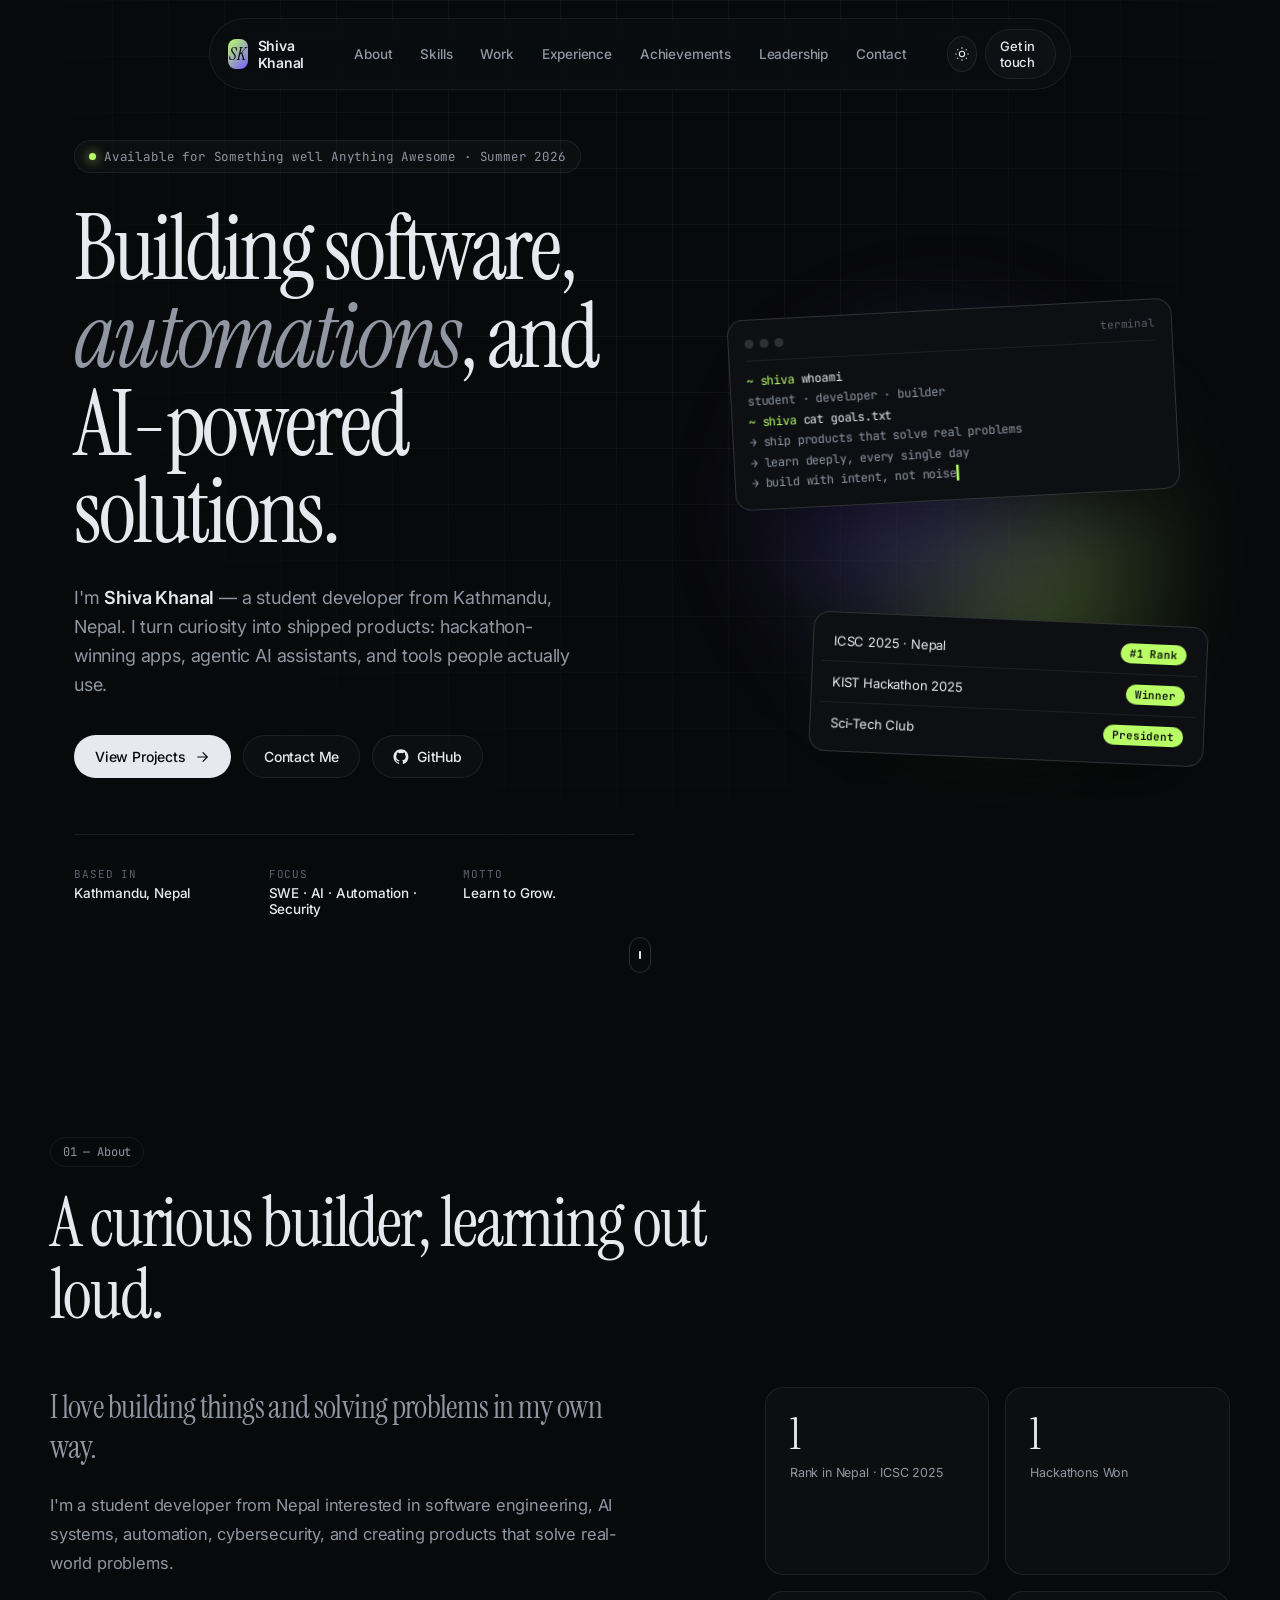
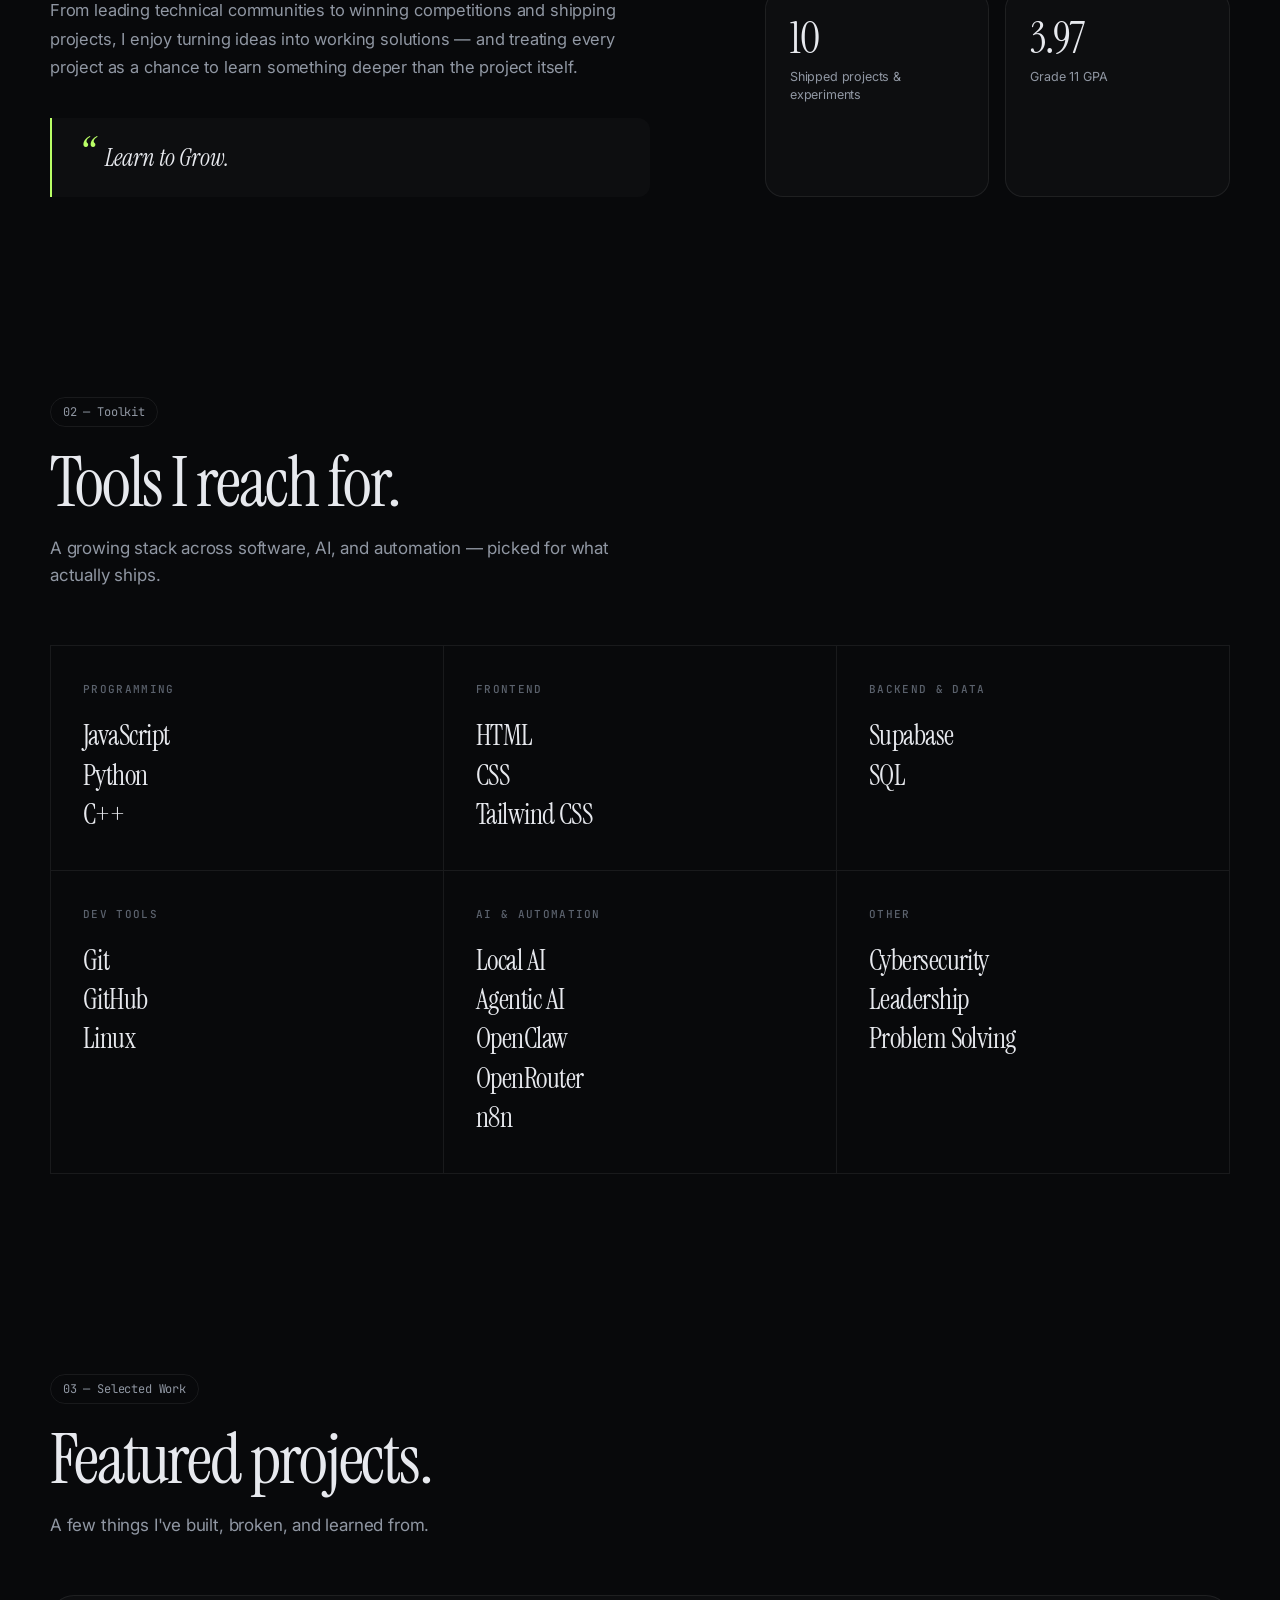
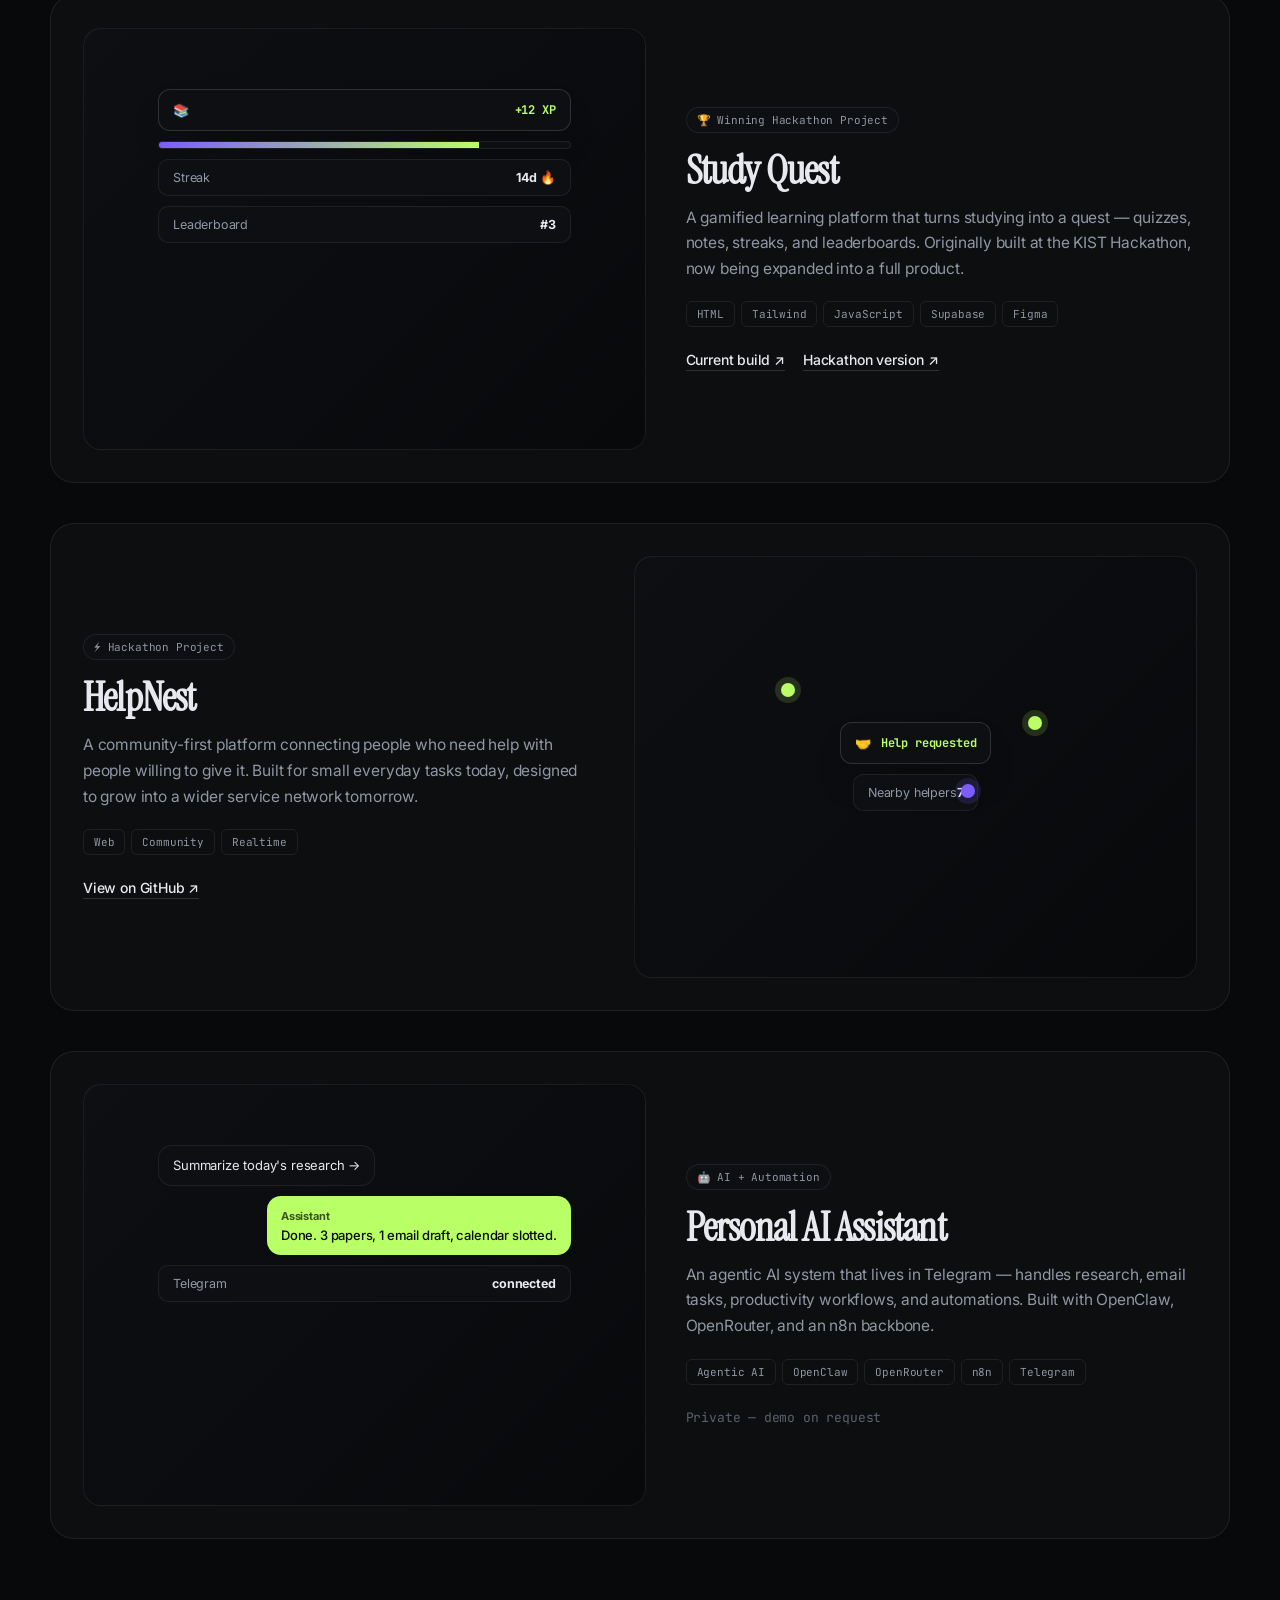
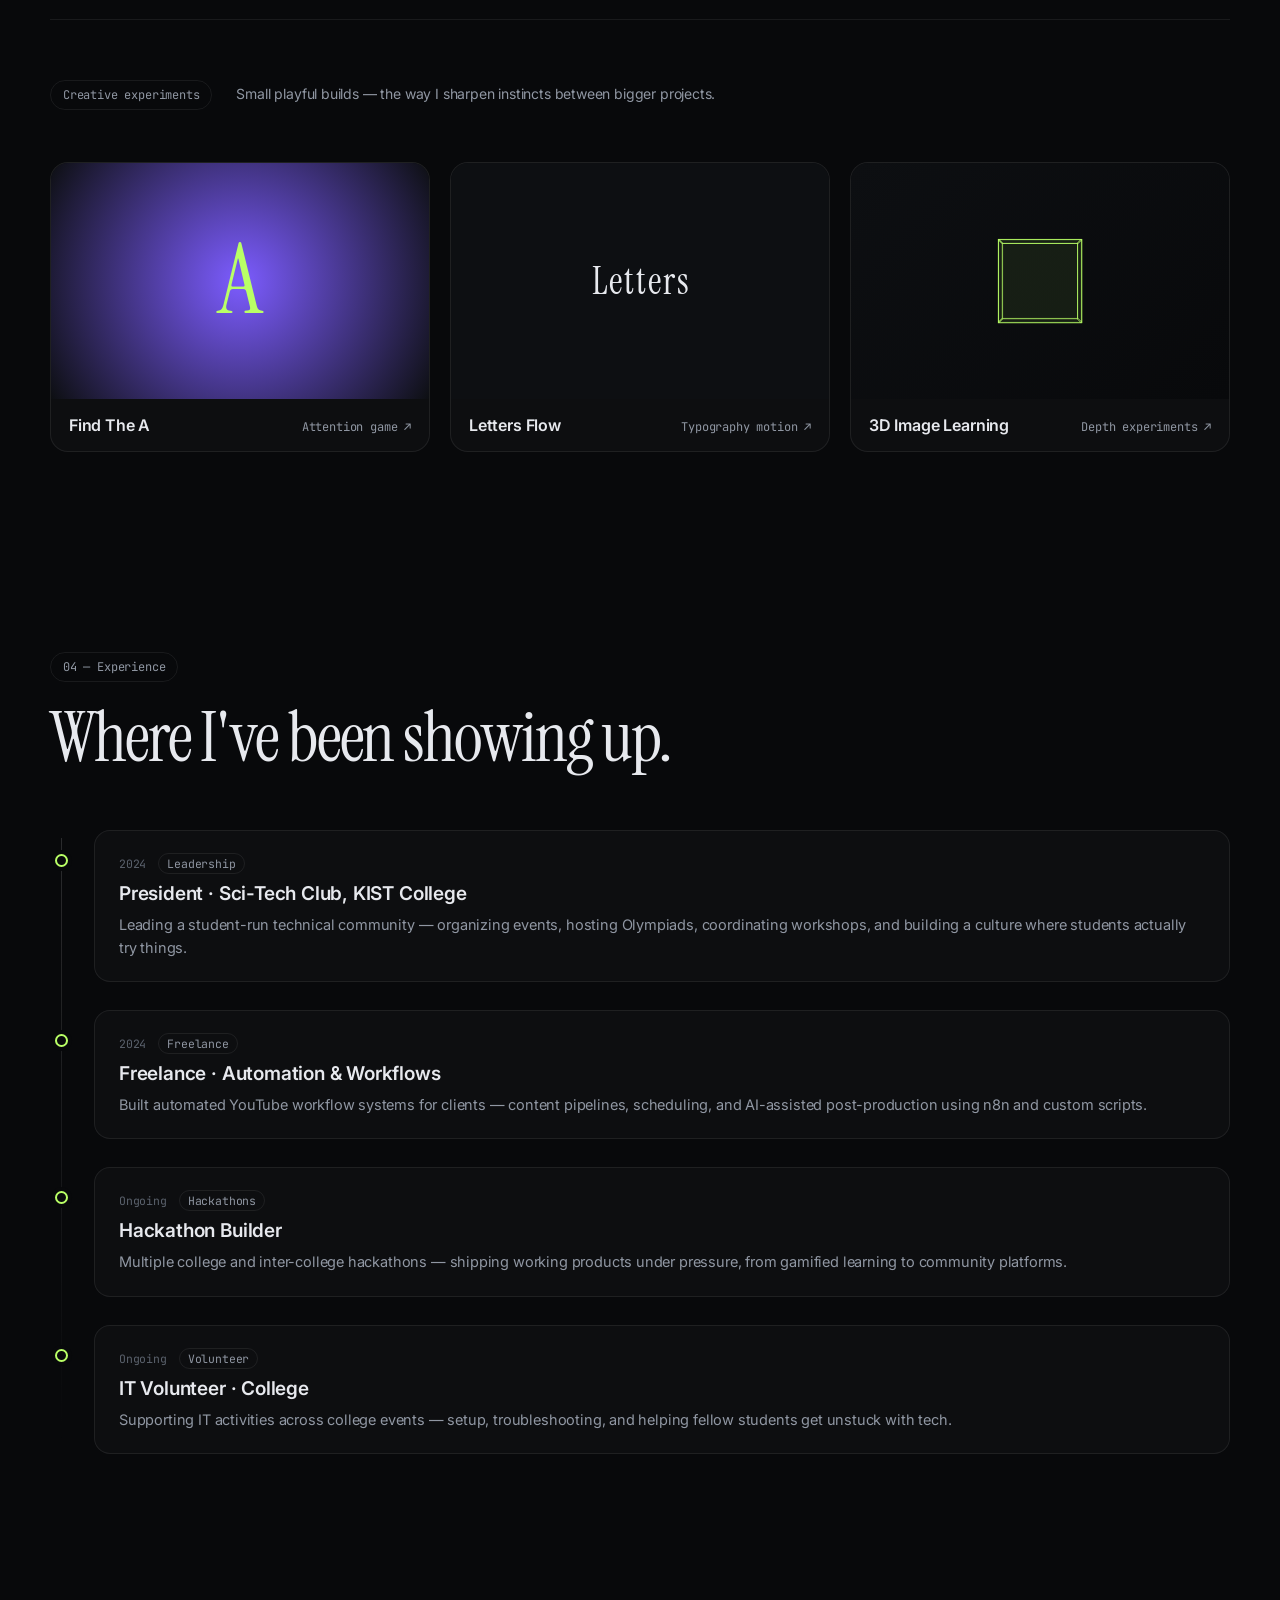
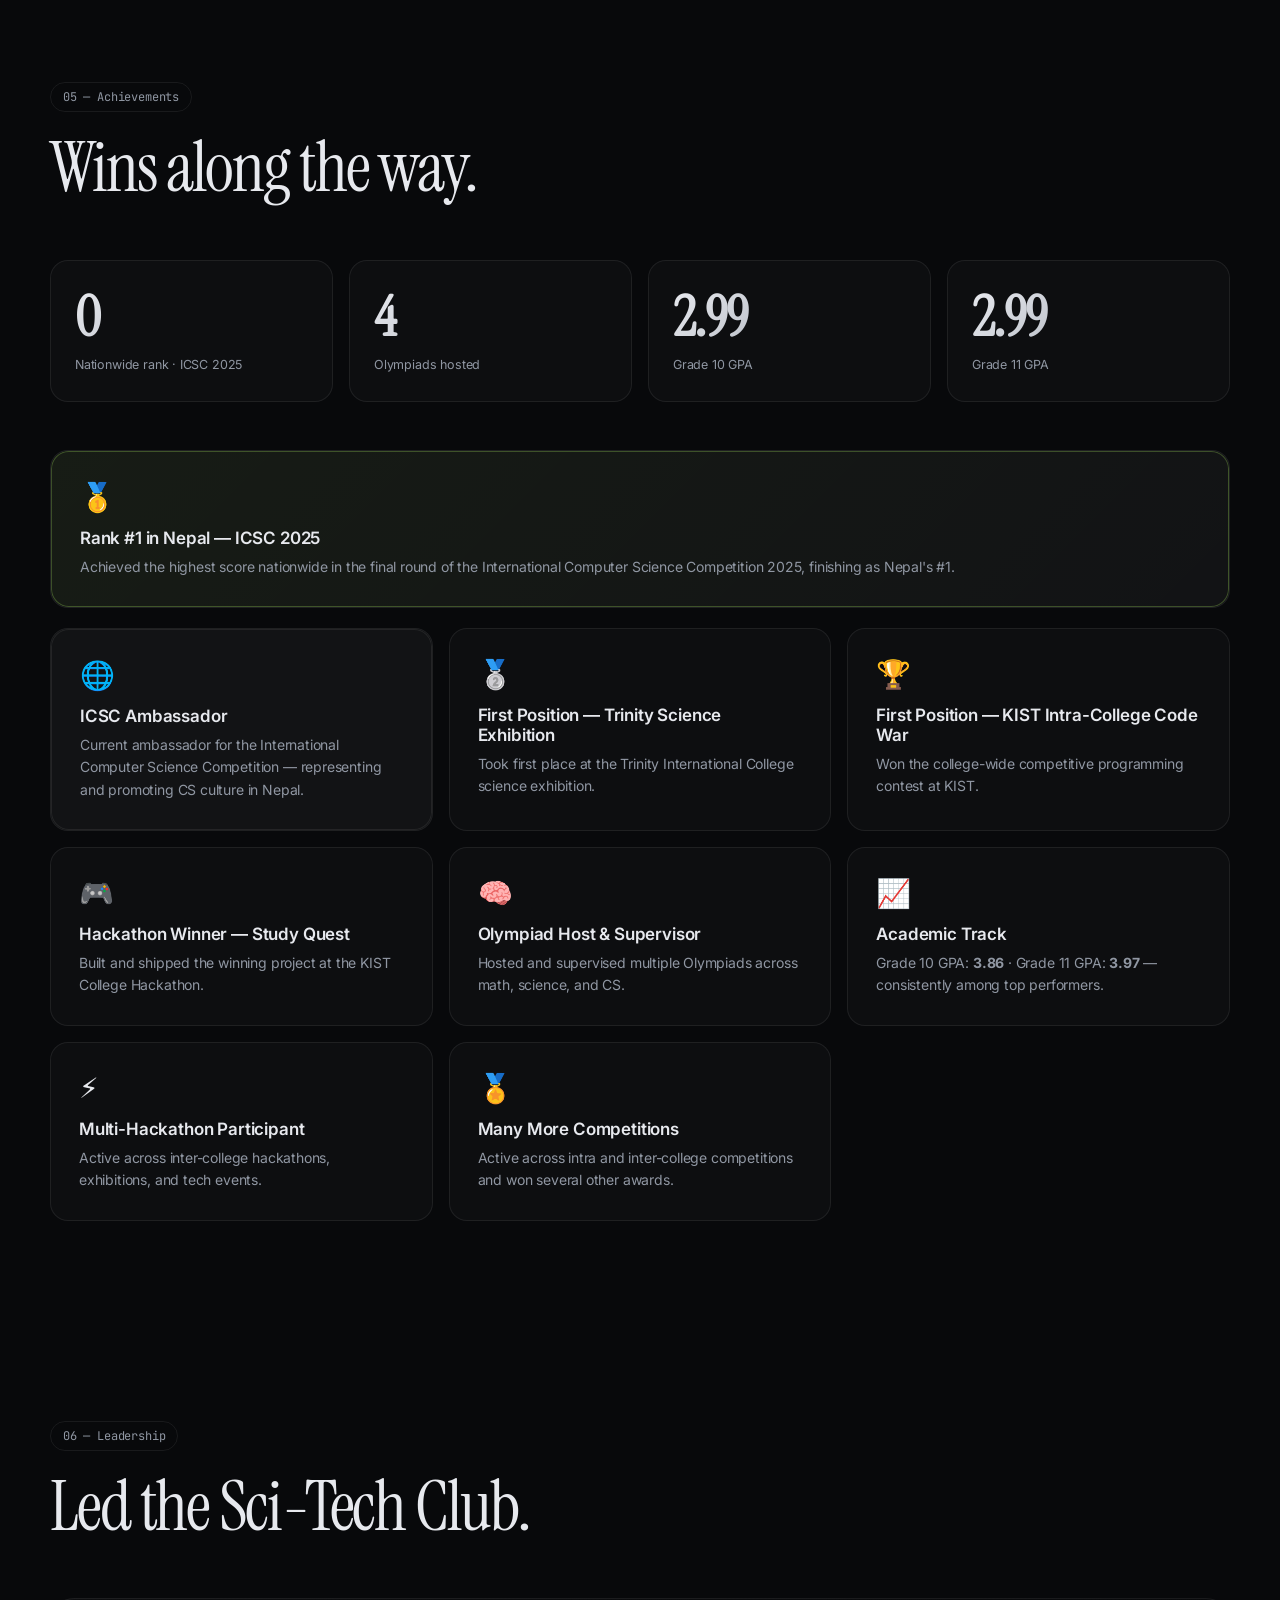
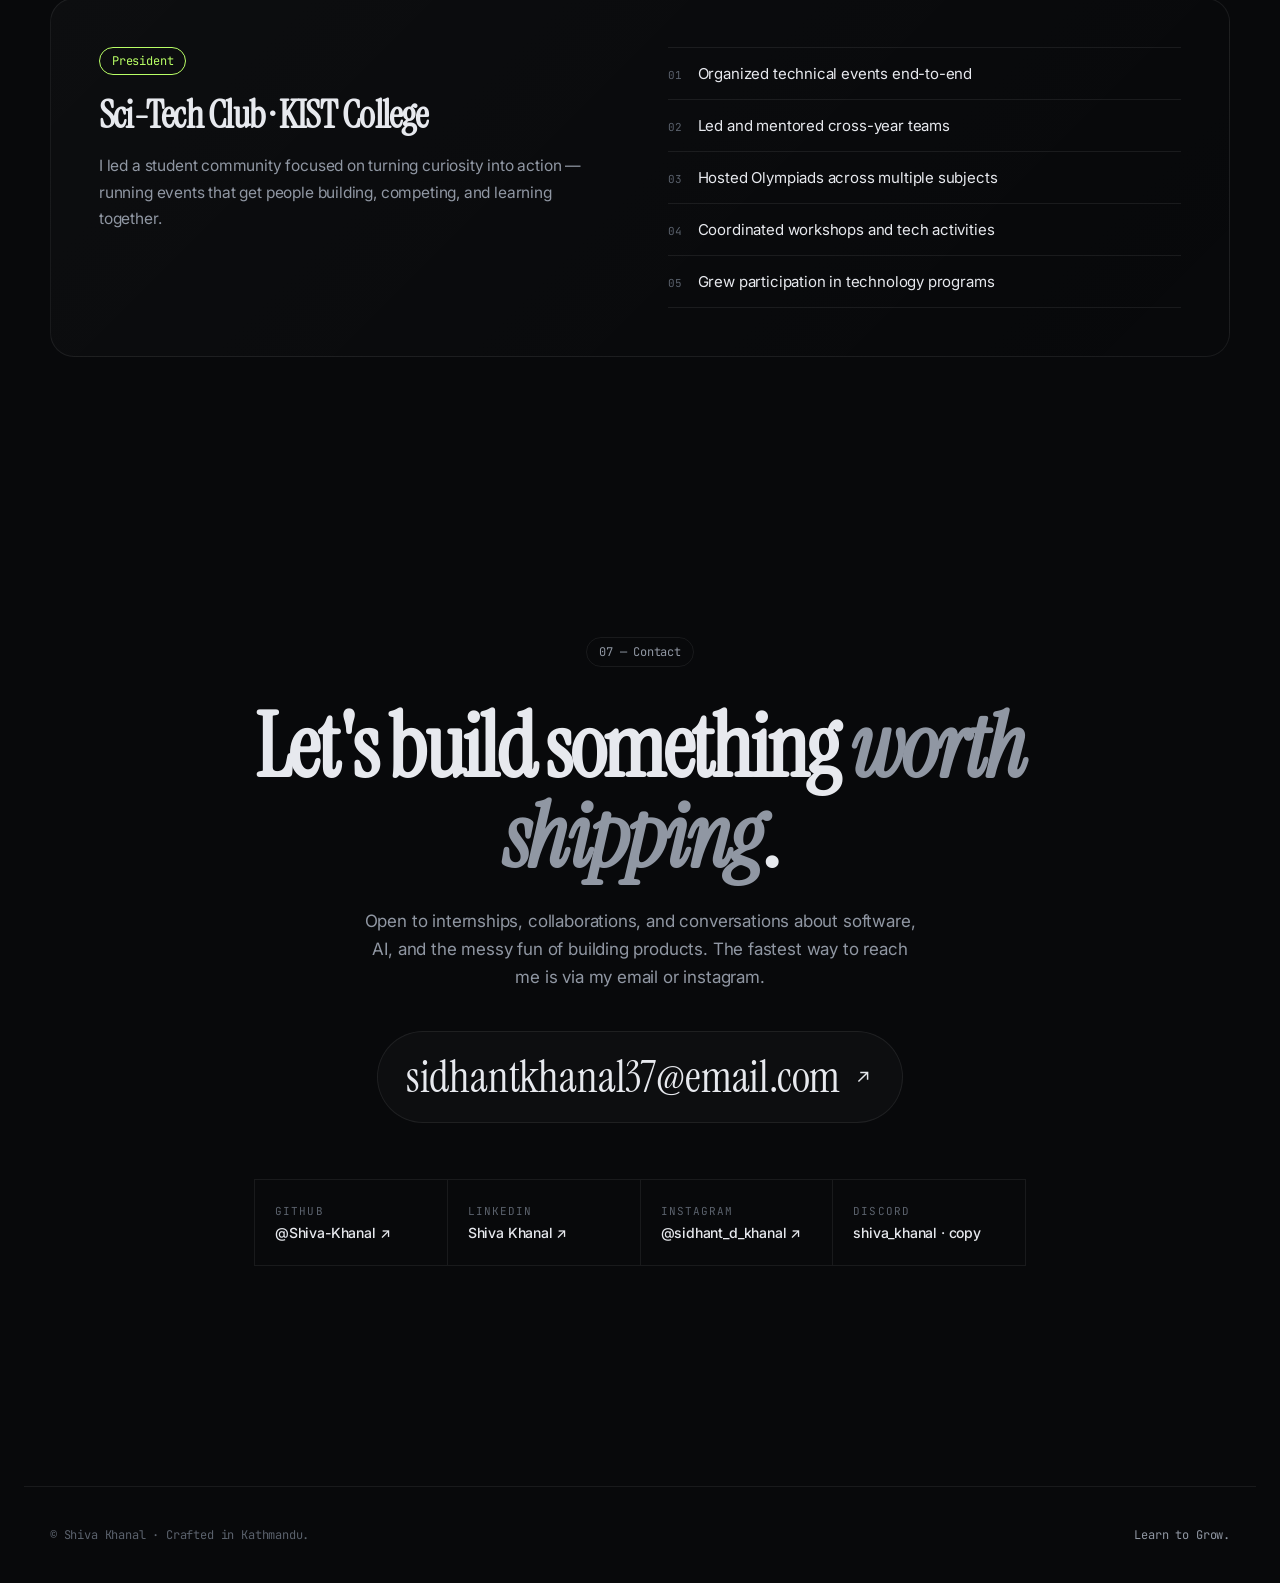
==== commit 67a6b6b5: "Few Fixes" ====
--- a/index.html
+++ b/index.html
@@ -45,7 +45,7 @@
 <section id="hero" class="hero">
   <div class="hero__inner">
     <div class="hero__badge reveal">
-      <span class="dot"></span> Available for internships · Summer 2026
+      <span class="dot"></span> Available for Something well Anything Awesome · Summer 2026
     </div>
     <h1 class="hero__title reveal">
       <span>Building software,</span>
@@ -280,7 +280,7 @@
     <li class="reveal">
       <span class="t-dot"></span>
       <div class="t-card">
-        <div class="t-meta"><span>2024 — Present</span><span class="t-tag">Leadership</span></div>
+        <div class="t-meta"><span>2024</span><span class="t-tag">Leadership</span></div>
         <h3>President · Sci-Tech Club, KIST College</h3>
         <p>Leading a student-run technical community — organizing events, hosting Olympiads, coordinating workshops, and building a culture where students actually try things.</p>
       </div>
@@ -288,7 +288,7 @@
     <li class="reveal">
       <span class="t-dot"></span>
       <div class="t-card">
-        <div class="t-meta"><span>2024 — Present</span><span class="t-tag">Freelance</span></div>
+        <div class="t-meta"><span>2024</span><span class="t-tag">Freelance</span></div>
         <h3>Freelance · Automation & Workflows</h3>
         <p>Built automated YouTube workflow systems for clients — content pipelines, scheduling, and AI-assisted post-production using n8n and custom scripts.</p>
       </div>
@@ -320,7 +320,7 @@
   </div>
 
   <div class="ach-stats">
-    <div class="ach-stat reveal"><b data-count="1">0</b><span>Nationwide rank · ICSC '25</span></div>
+    <div class="ach-stat reveal"><b data-count="1">0</b><span>Nationwide rank · ICSC 2025</span></div>
     <div class="ach-stat reveal"><b data-count="5">0</b><span>Olympiads hosted</span></div>
     <div class="ach-stat reveal"><b data-count="3" data-suffix=".86">0</b><span>Grade 10 GPA</span></div>
     <div class="ach-stat reveal"><b data-count="3" data-suffix=".97">0</b><span>Grade 11 GPA</span></div>
@@ -347,6 +347,7 @@
     <div class="ach reveal"><div class="ach__icon">🧠</div><h3>Olympiad Host & Supervisor</h3><p>Hosted and supervised multiple Olympiads across math, science, and CS.</p></div>
     <div class="ach reveal"><div class="ach__icon">📈</div><h3>Academic Track</h3><p>Grade 10 GPA: <b>3.86</b> · Grade 11 GPA: <b>3.97</b> — consistently among top performers.</p></div>
     <div class="ach reveal"><div class="ach__icon">⚡</div><h3>Multi-Hackathon Participant</h3><p>Active across inter-college hackathons, exhibitions, and tech events.</p></div>
+    <div class="ach reveal"><div class="ach__icon">🏅</div><h3>Many More Competitions</h3><p>Active across intra and inter-college competitions and won several other awards.</p></div>
   </div>
 </section>
 
@@ -354,13 +355,13 @@
 <section id="leadership" class="section">
   <div class="section__head reveal">
     <span class="eyebrow">06 — Leadership</span>
-    <h2 class="section__title">Leading the Sci-Tech Club.</h2>
+    <h2 class="section__title">Led the Sci-Tech Club.</h2>
   </div>
   <div class="lead-card reveal">
     <div class="lead-card__left">
       <div class="lead-role">President</div>
       <h3>Sci-Tech Club · KIST College</h3>
-      <p>I lead a student community focused on turning curiosity into action — running events that get people building, competing, and learning together.</p>
+      <p>I led a student community focused on turning curiosity into action — running events that get people building, competing, and learning together.</p>
     </div>
     <ul class="lead-card__right">
       <li><span>01</span> Organized technical events end-to-end</li>
@@ -377,7 +378,7 @@
   <div class="contact-wrap reveal">
     <span class="eyebrow">07 — Contact</span>
     <h2 class="contact__title">Let's build something <em>worth shipping</em>.</h2>
-    <p class="contact__sub">Open to internships, collaborations, and conversations about software, AI, and the messy fun of building products. The fastest way to reach me is email.</p>
+    <p class="contact__sub">Open to internships, collaborations, and conversations about software, AI, and the messy fun of building products. The fastest way to reach me is via my email or instagram.</p>
 
     <a href="mailto:sidhantkhanal37@email.com" class="contact__mail magnetic">
       sidhantkhanal37@email.com
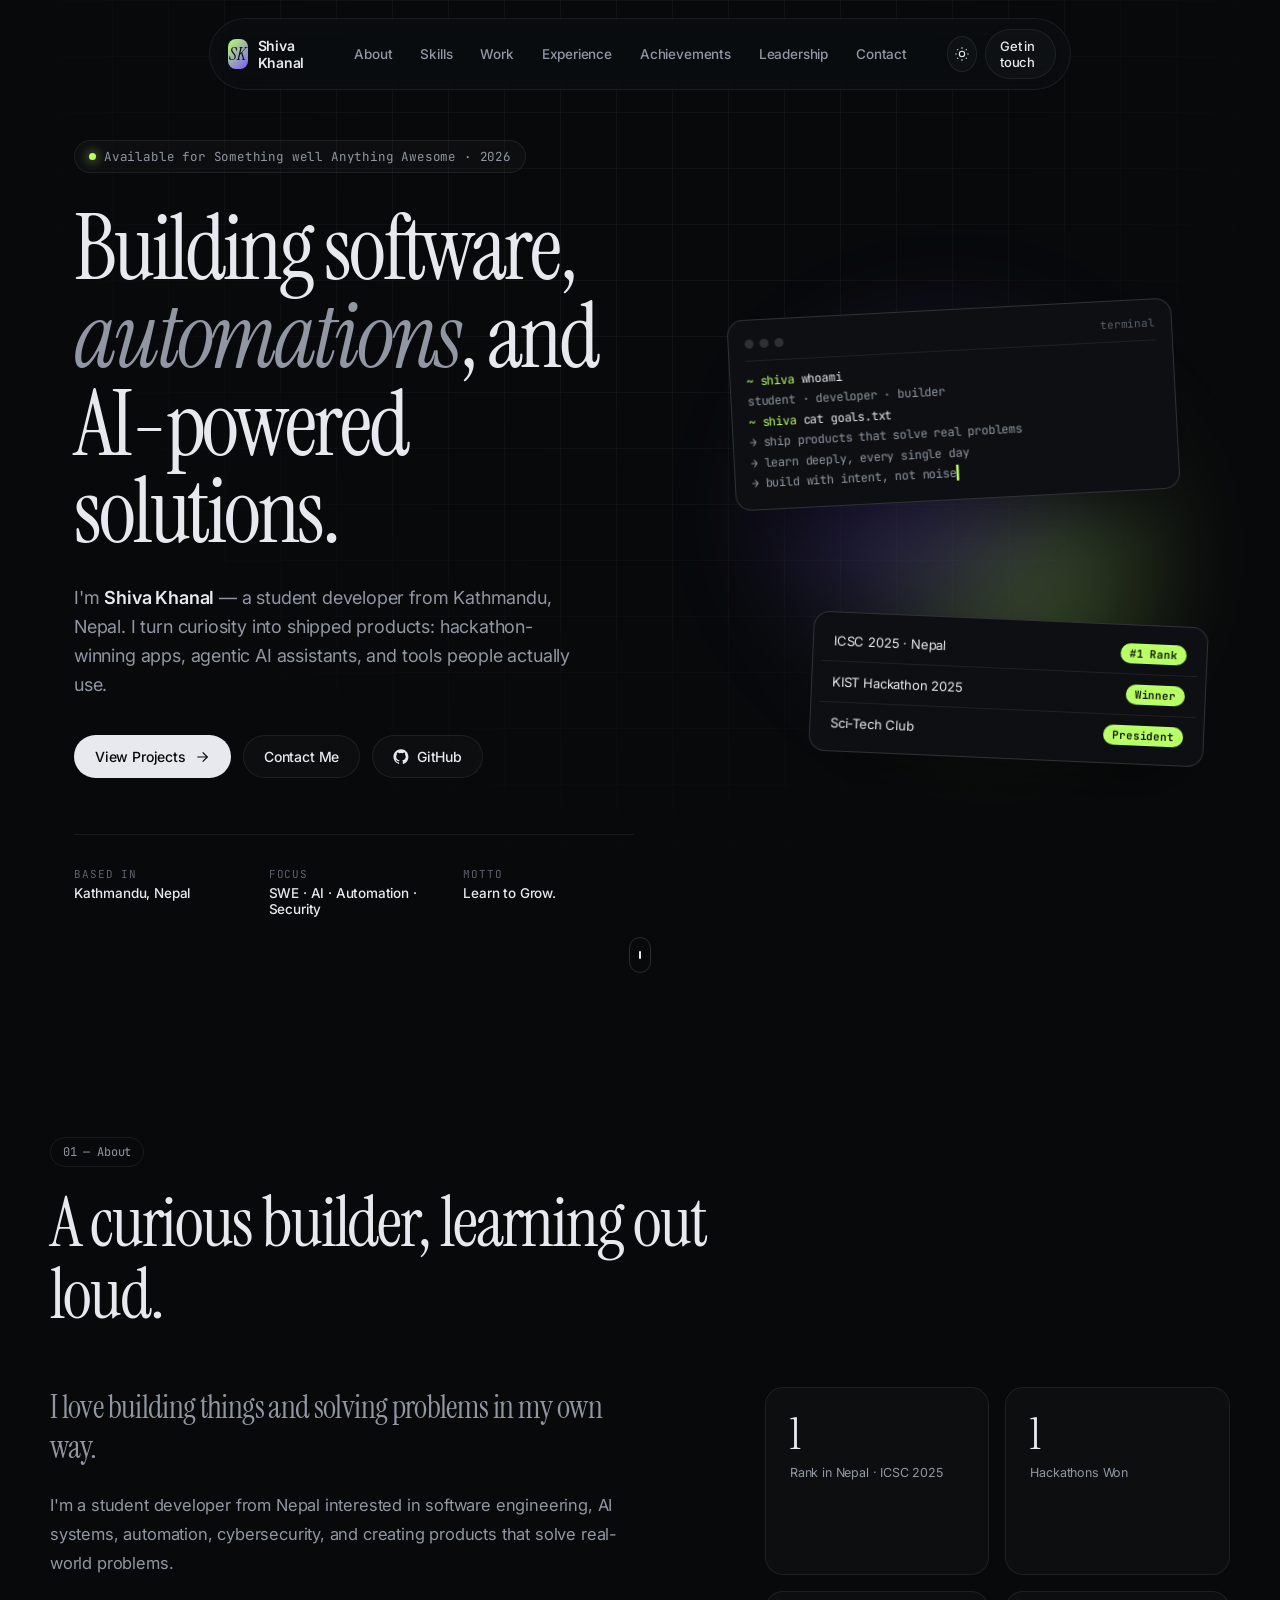
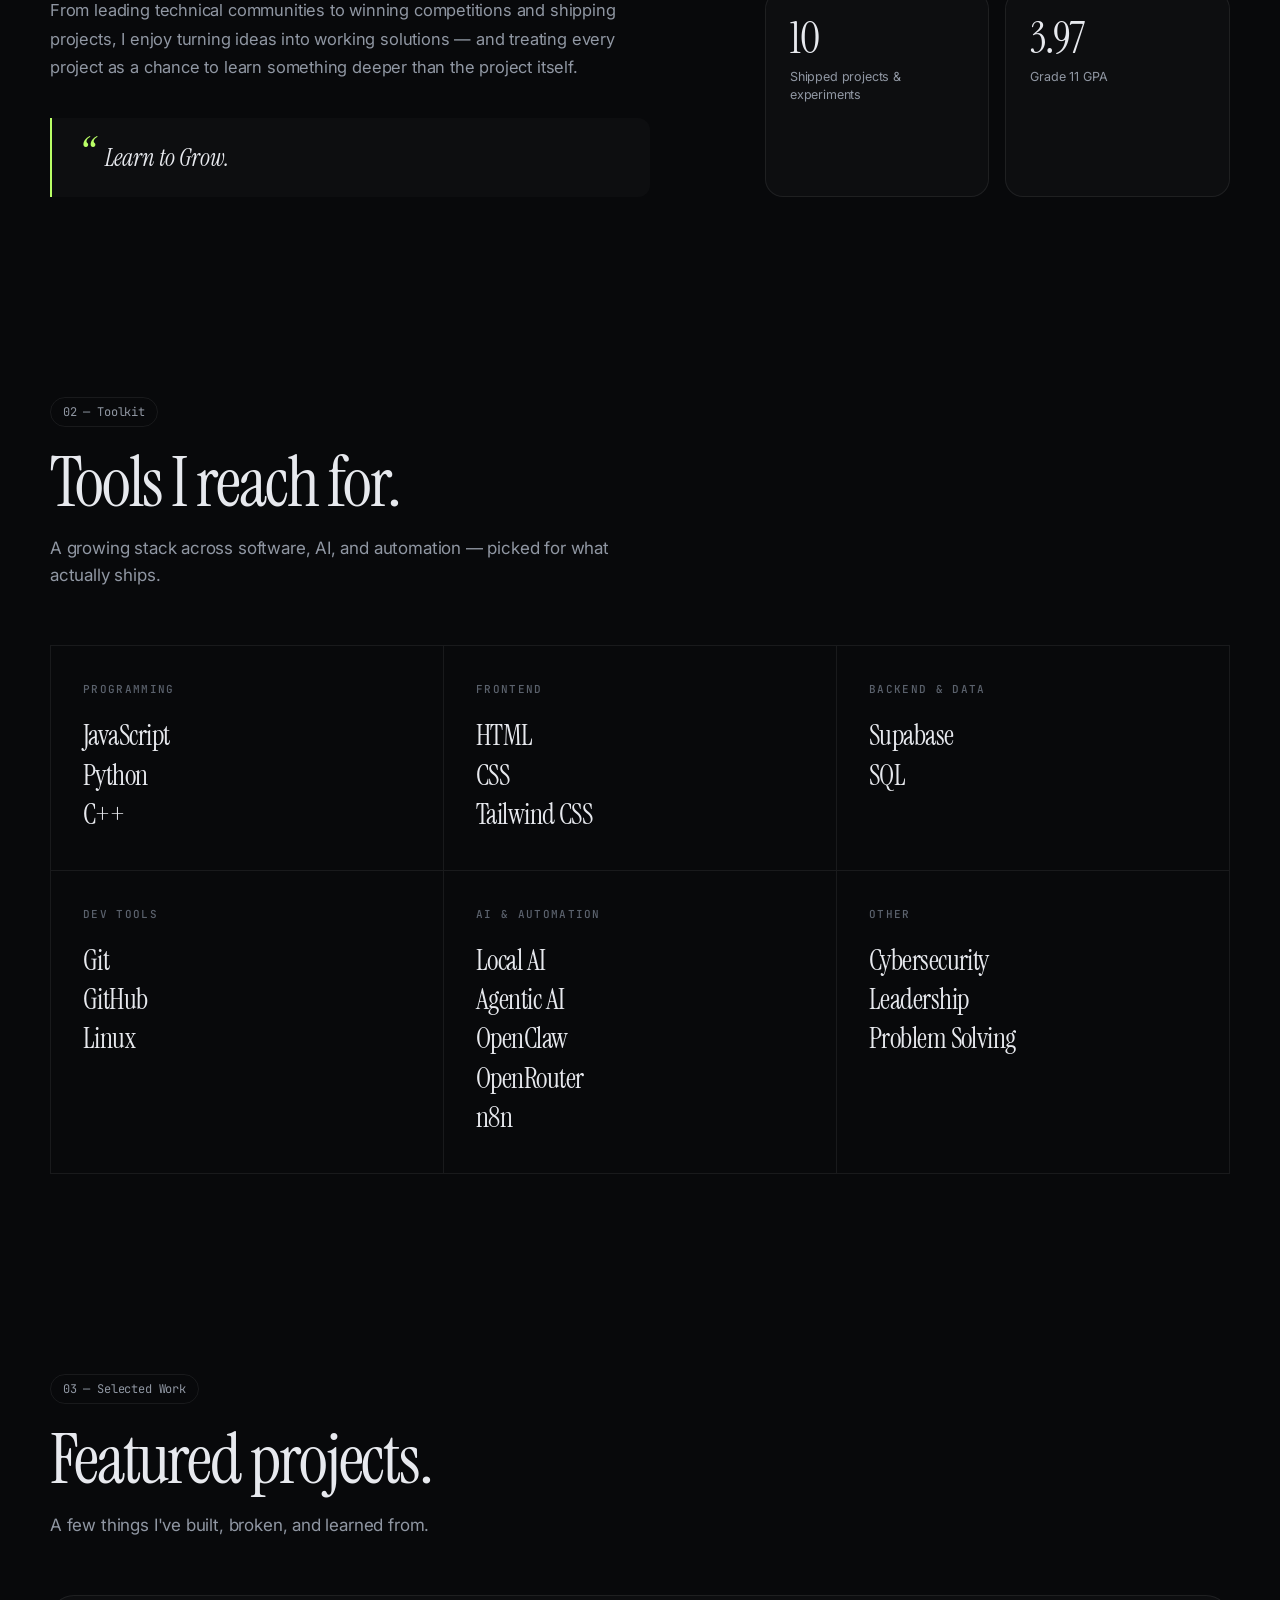
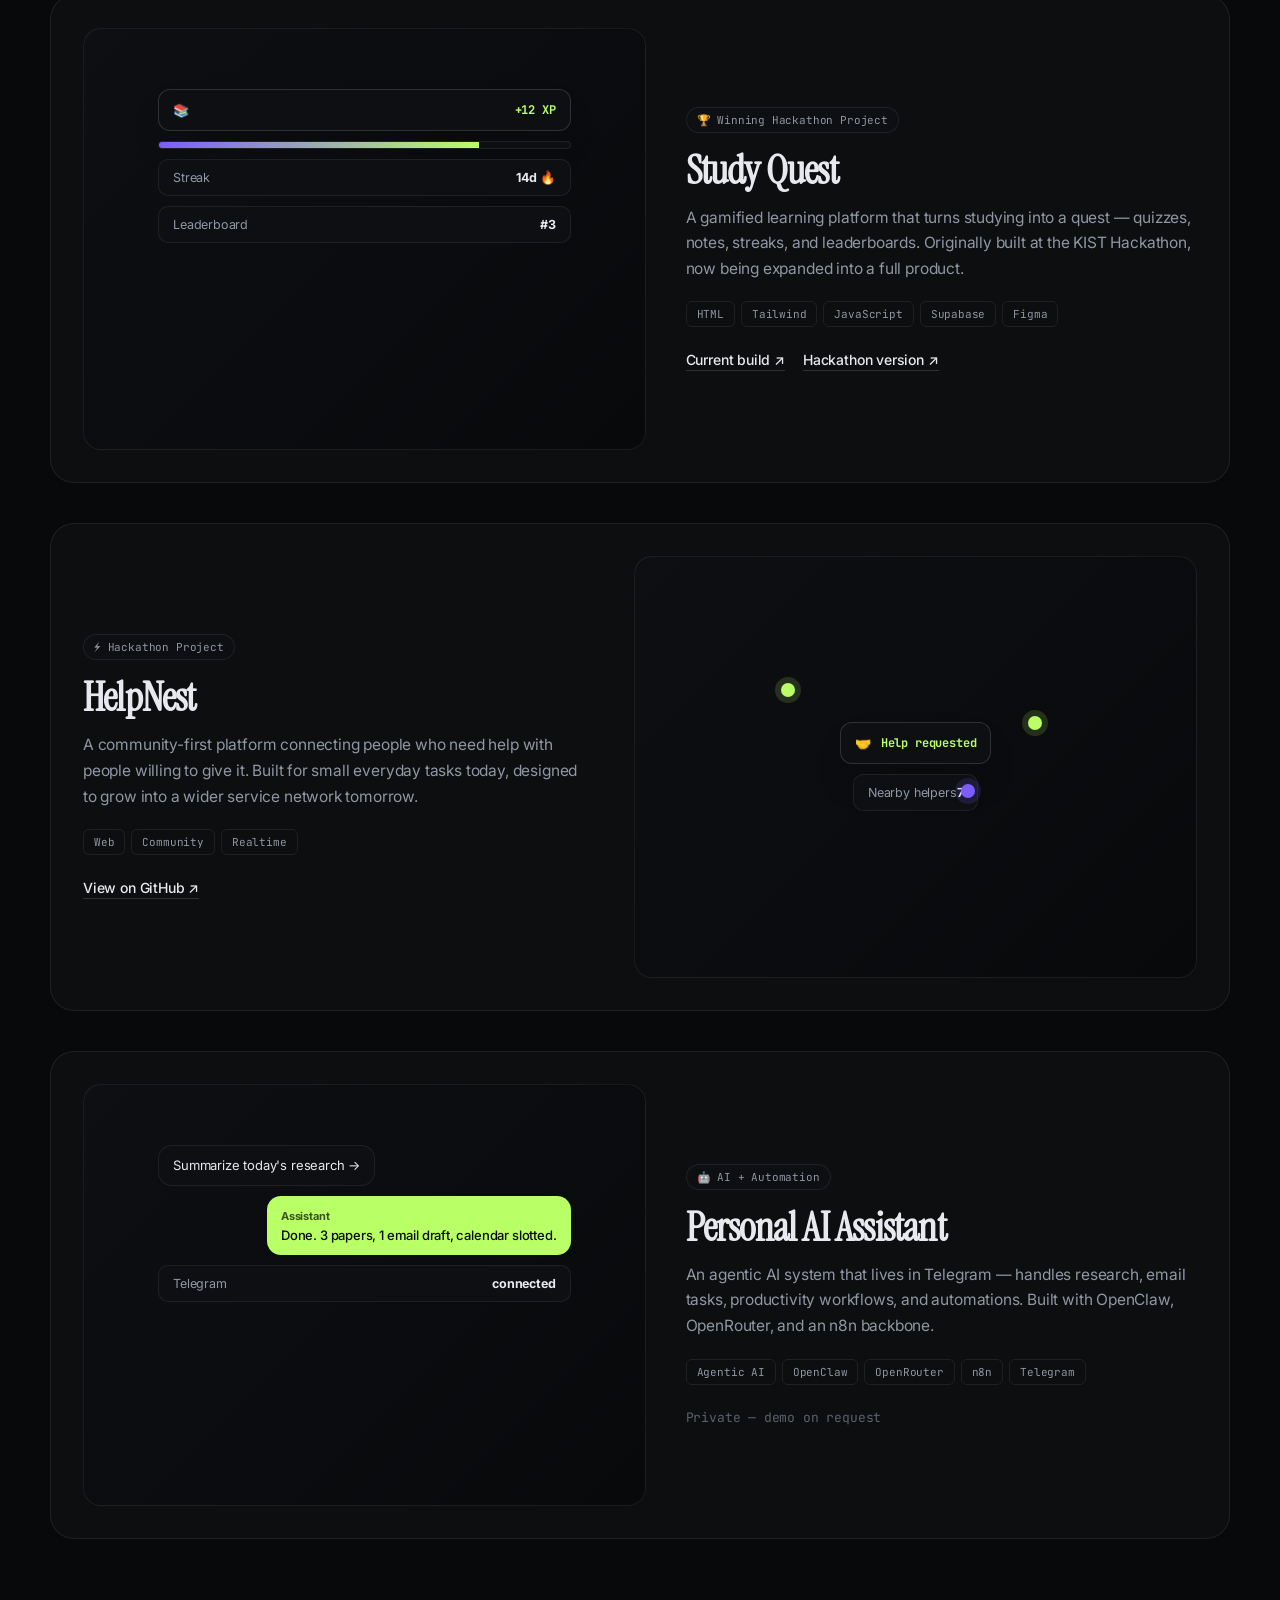
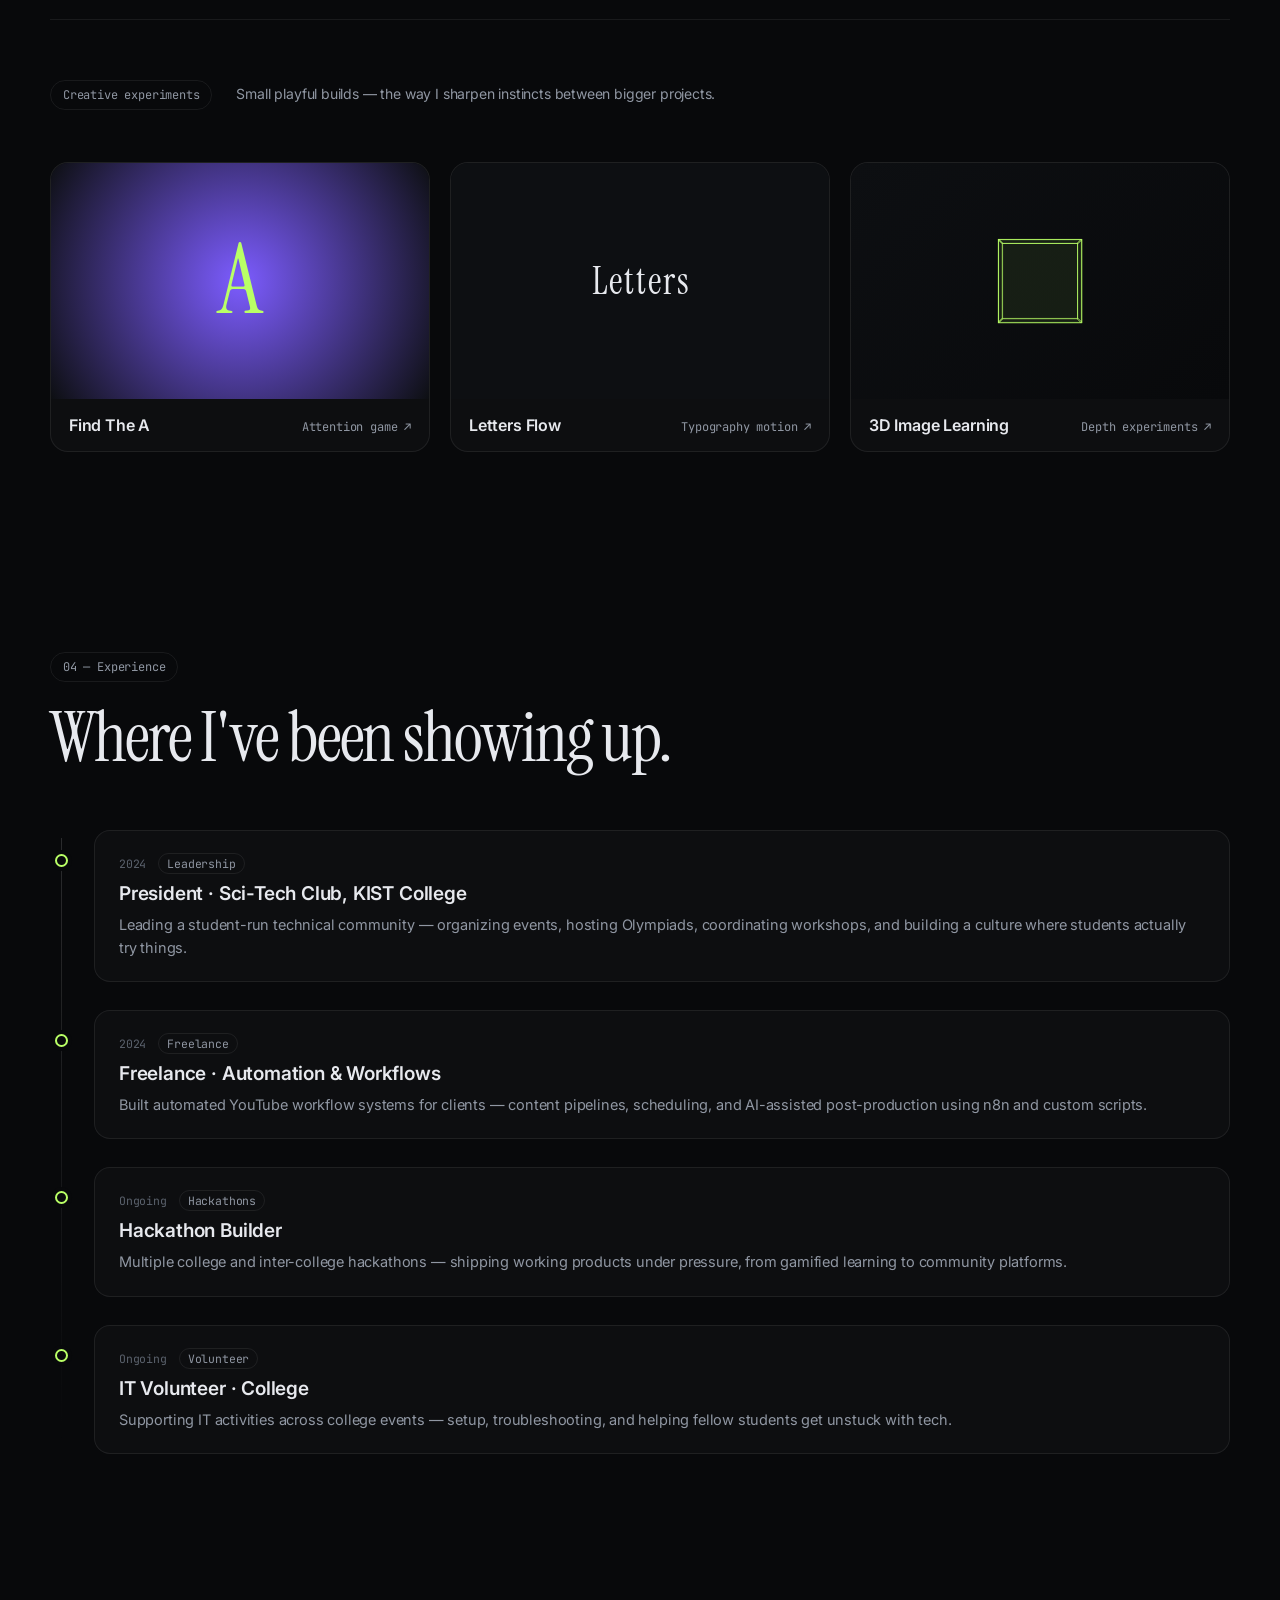
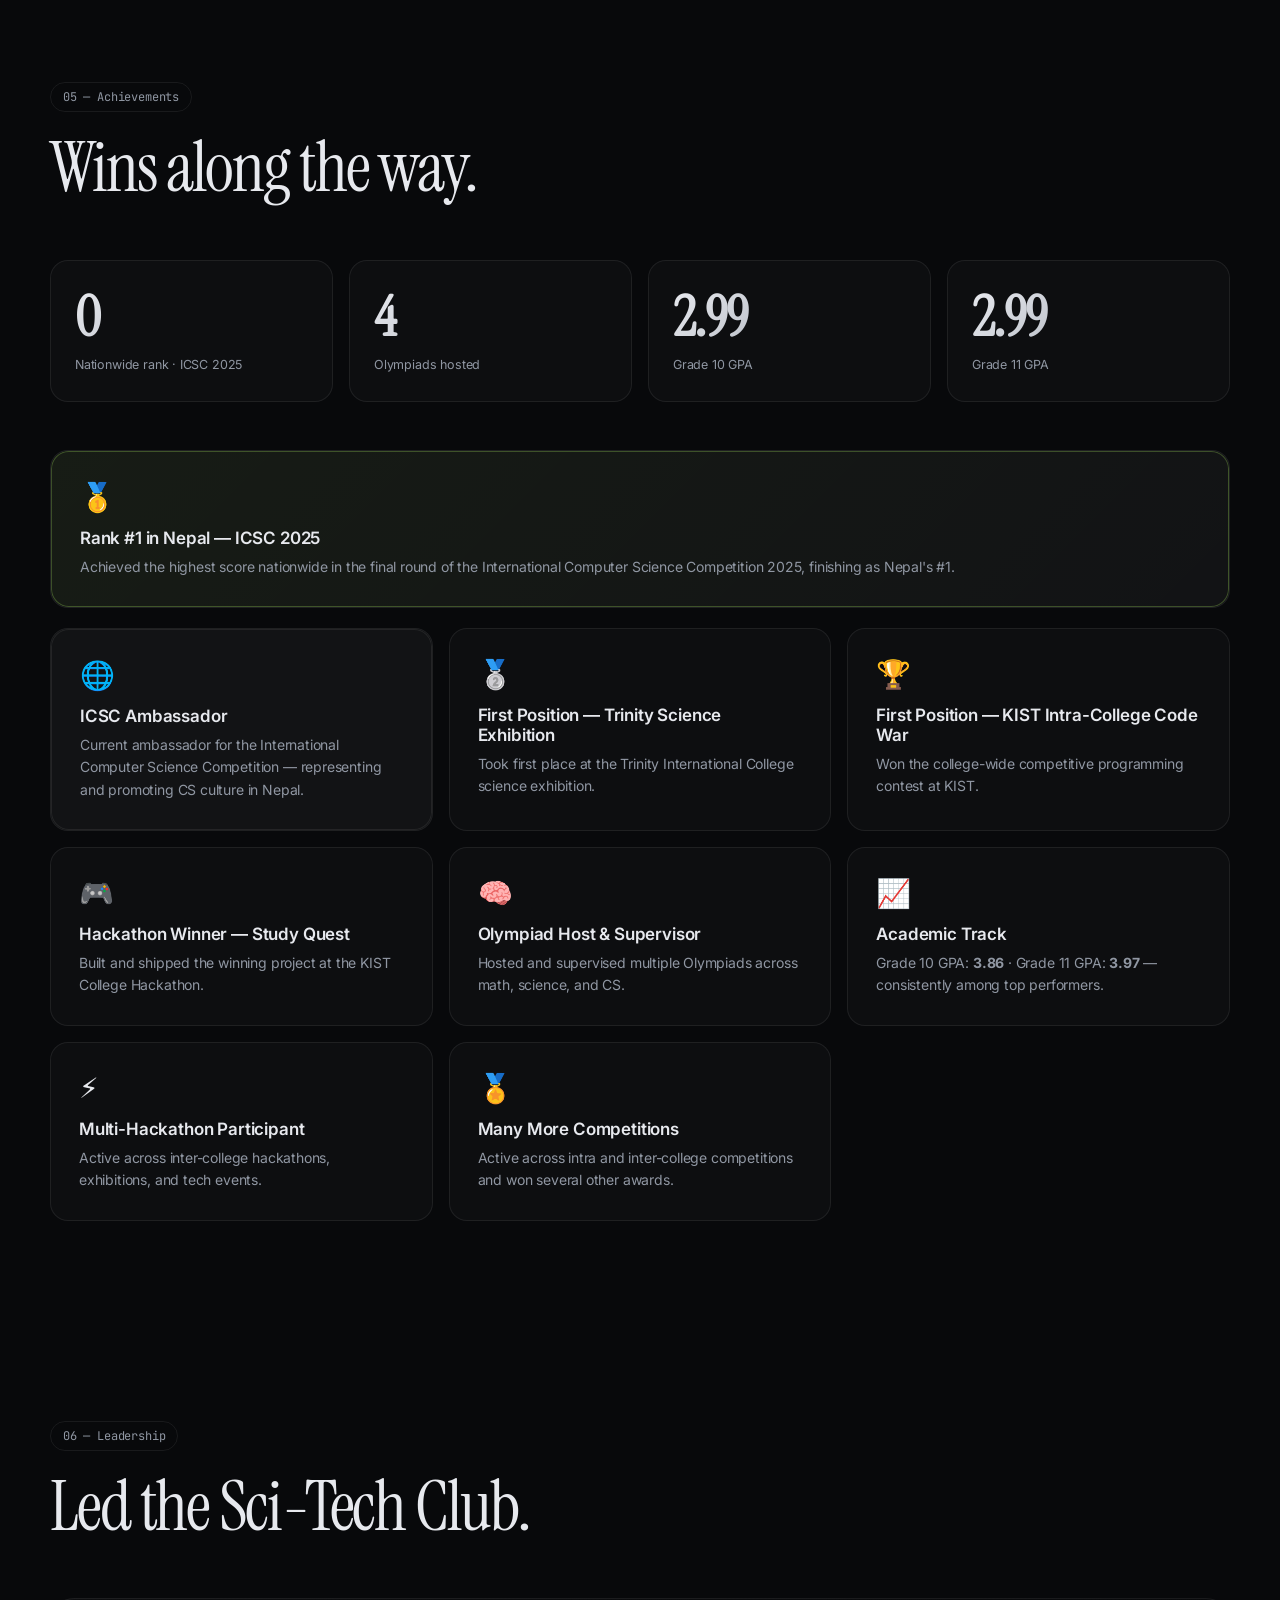
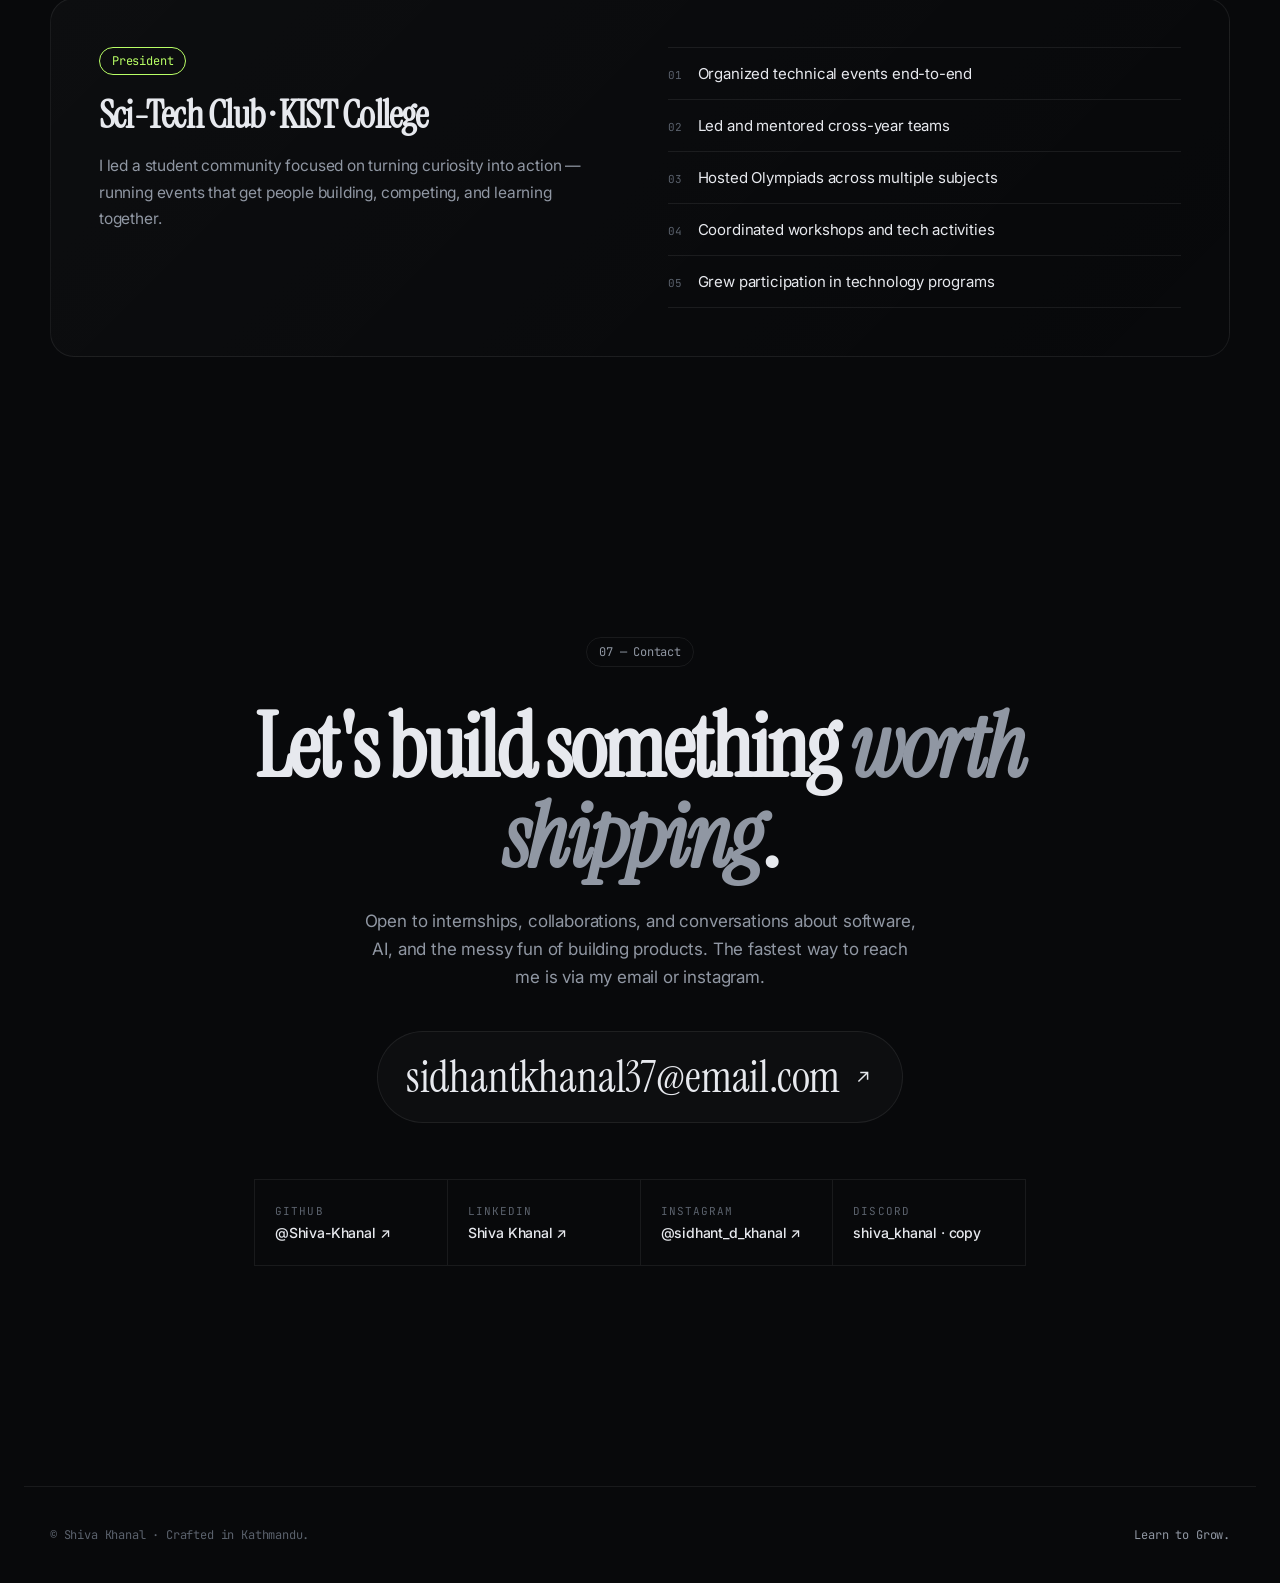
==== commit e654c2c6: "barely any change lol" ====
--- a/index.html
+++ b/index.html
@@ -45,7 +45,7 @@
 <section id="hero" class="hero">
   <div class="hero__inner">
     <div class="hero__badge reveal">
-      <span class="dot"></span> Available for Something well Anything Awesome · Summer 2026
+      <span class="dot"></span> Available for Something well Anything Awesome · 2026
     </div>
     <h1 class="hero__title reveal">
       <span>Building software,</span>
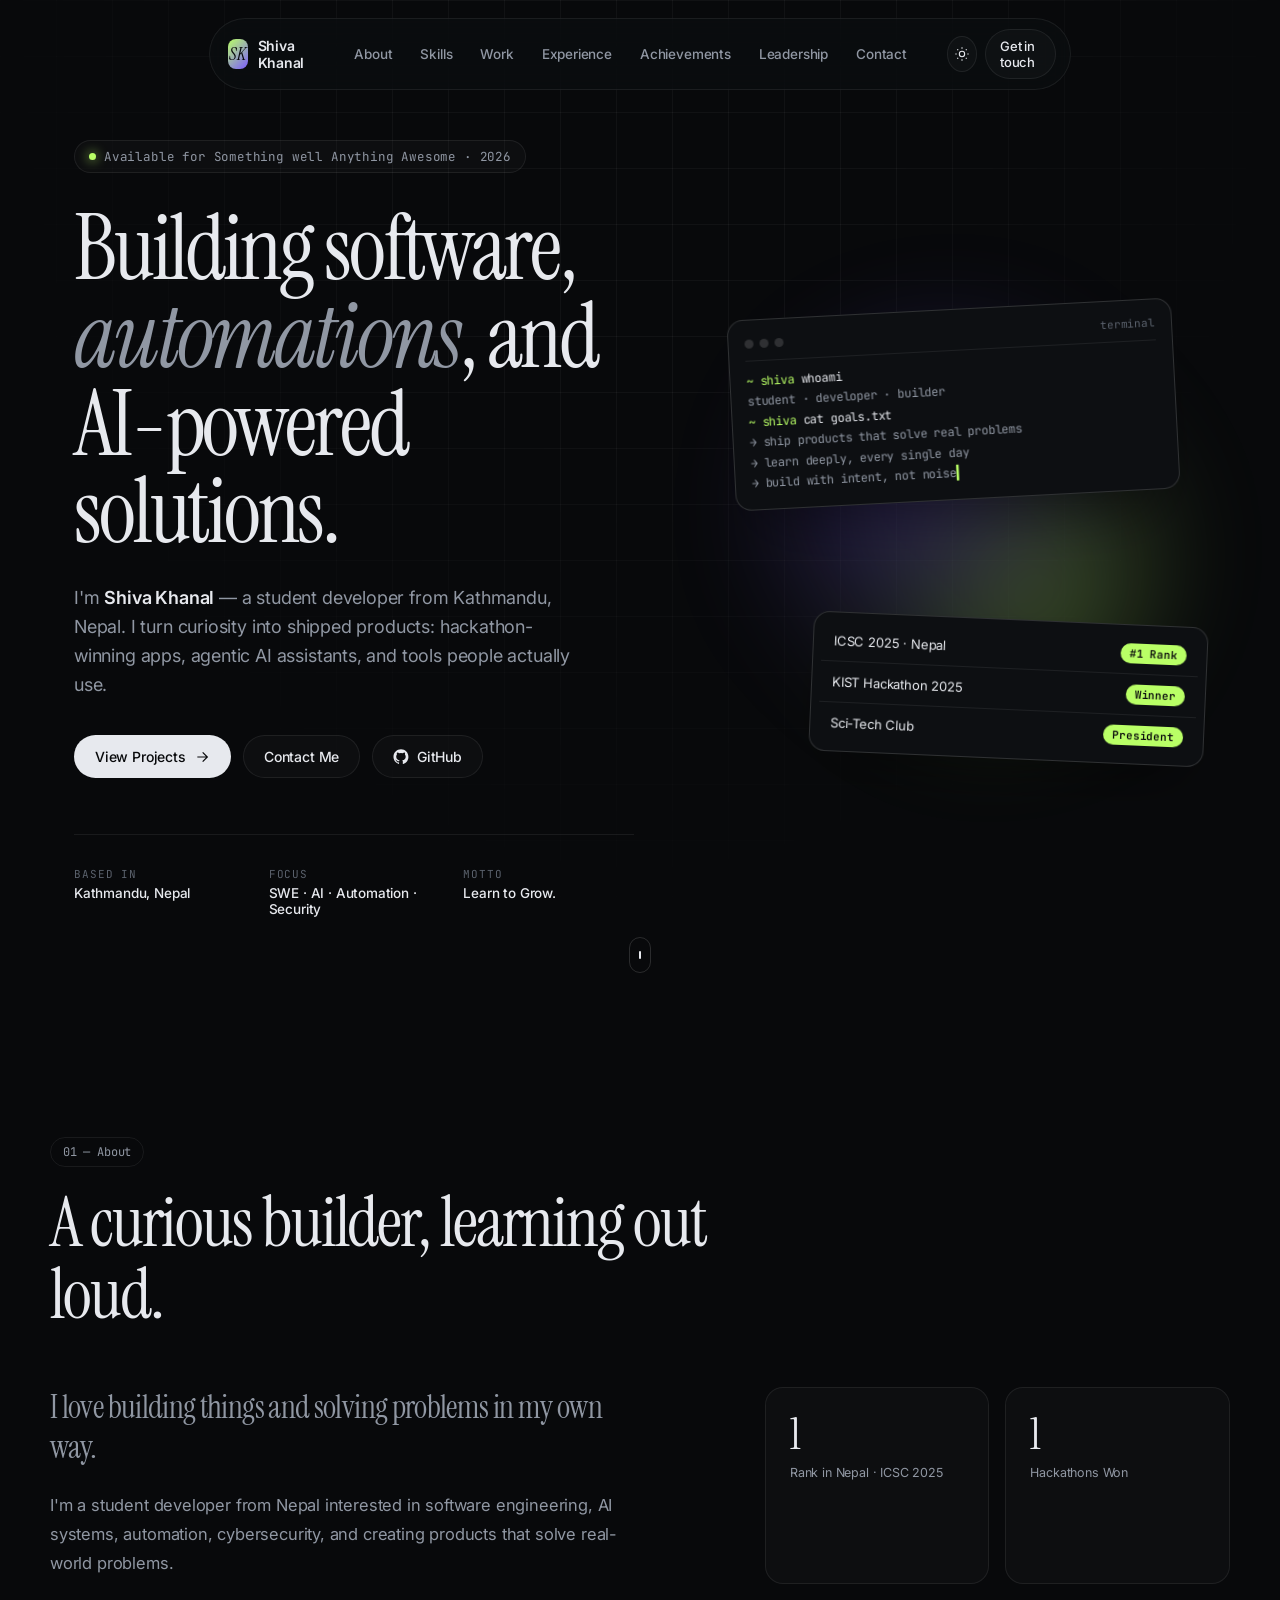
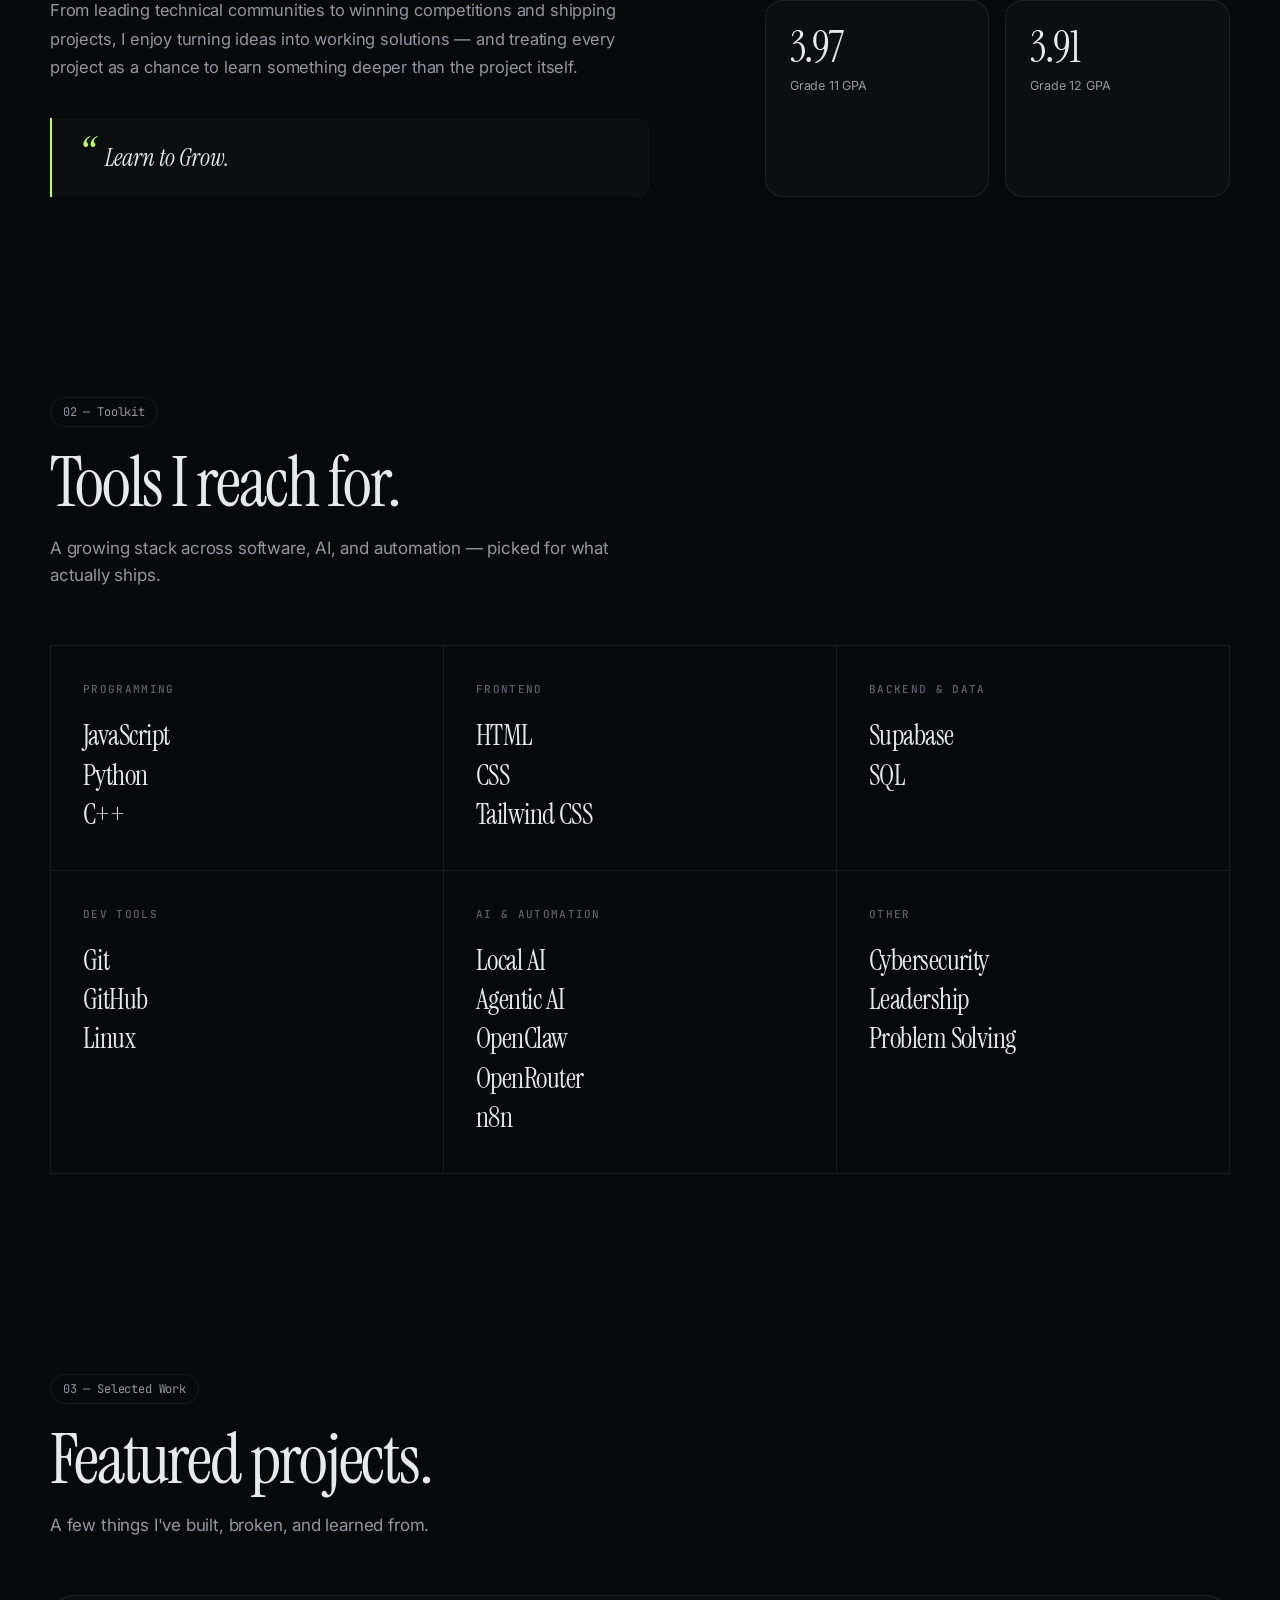
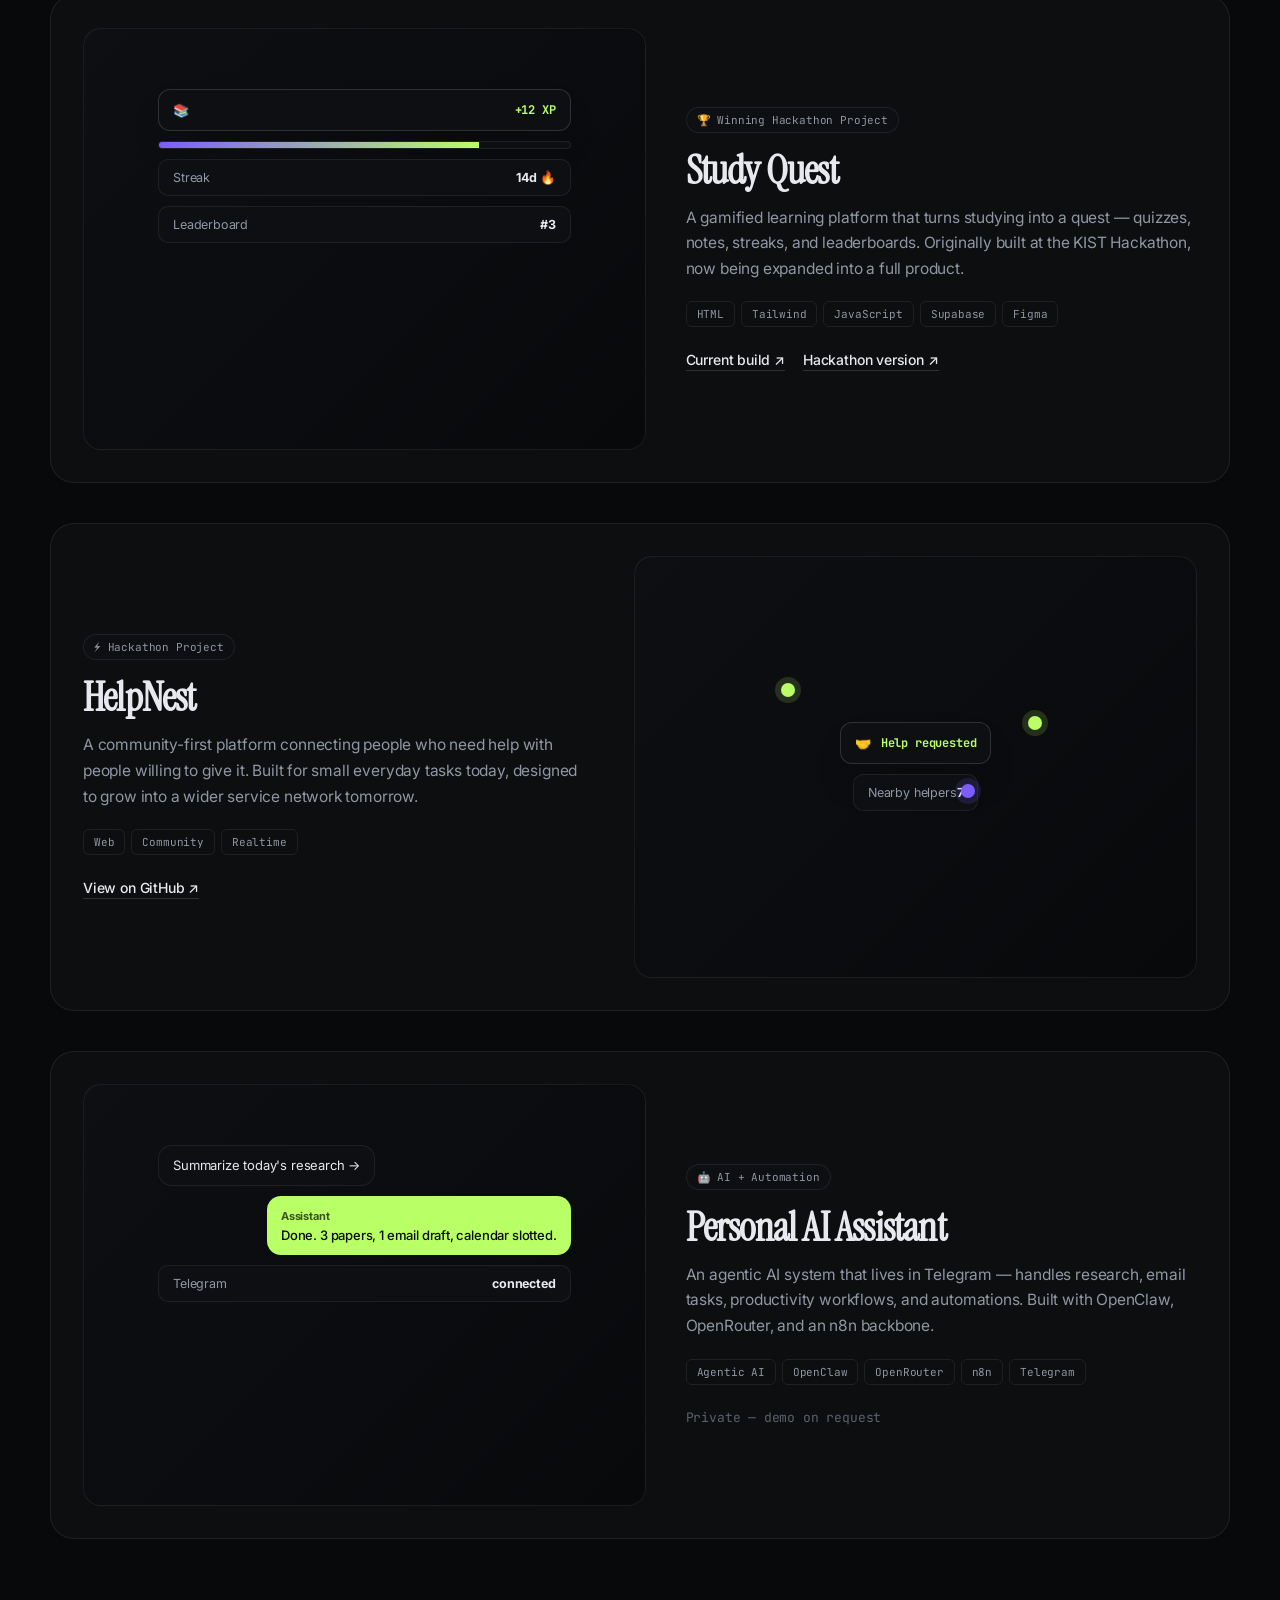
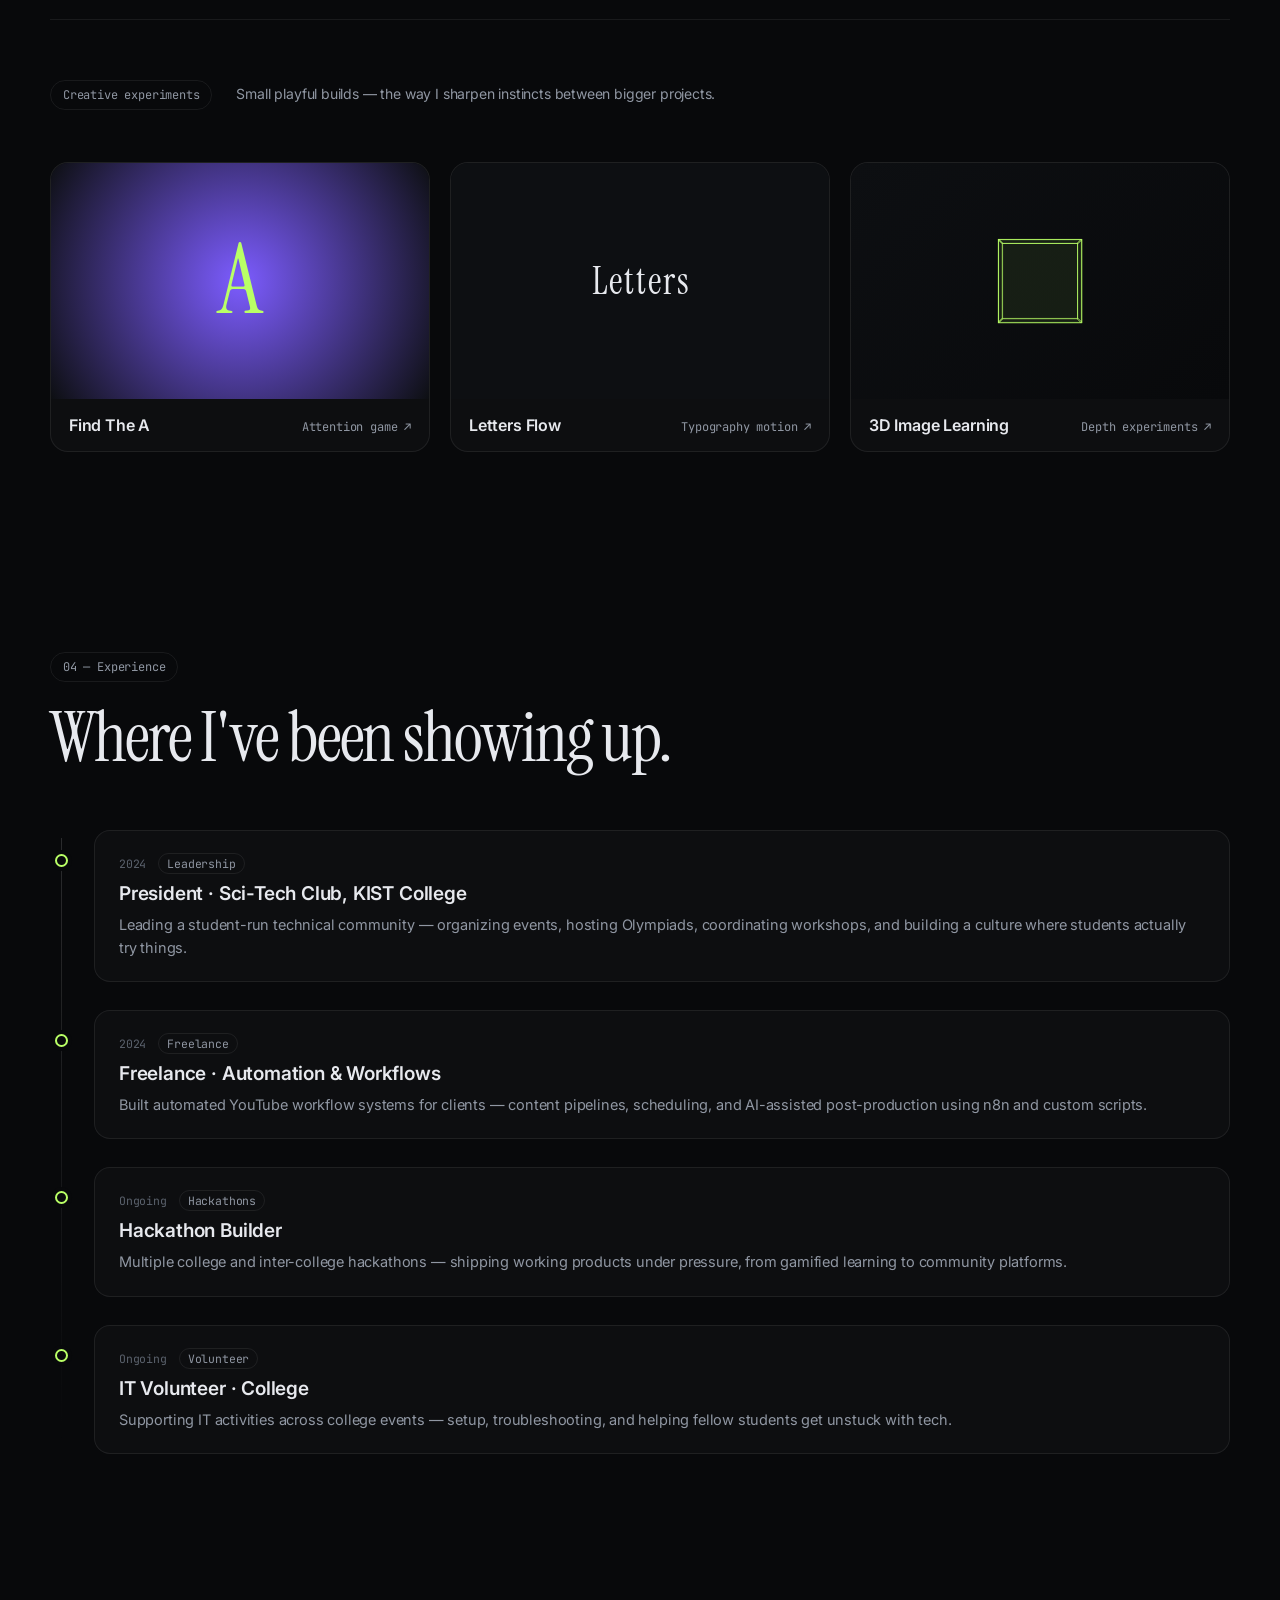
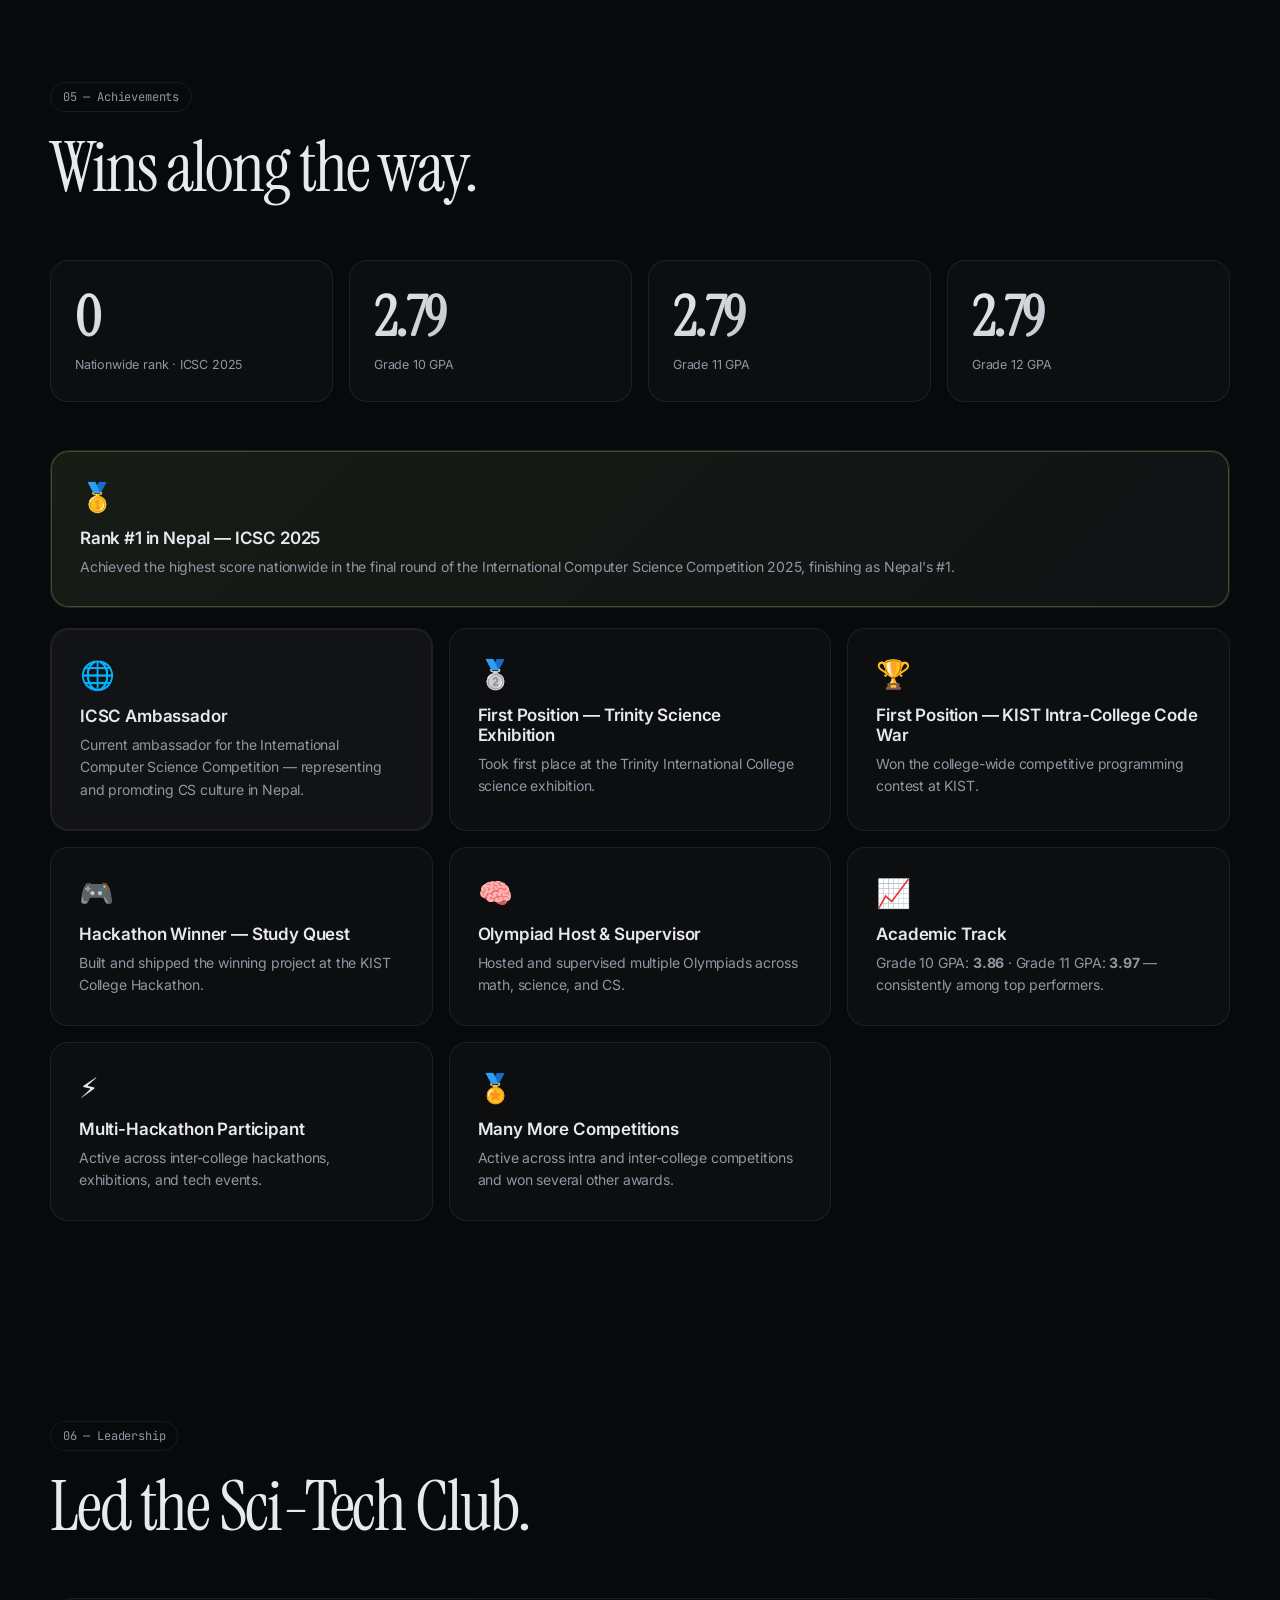
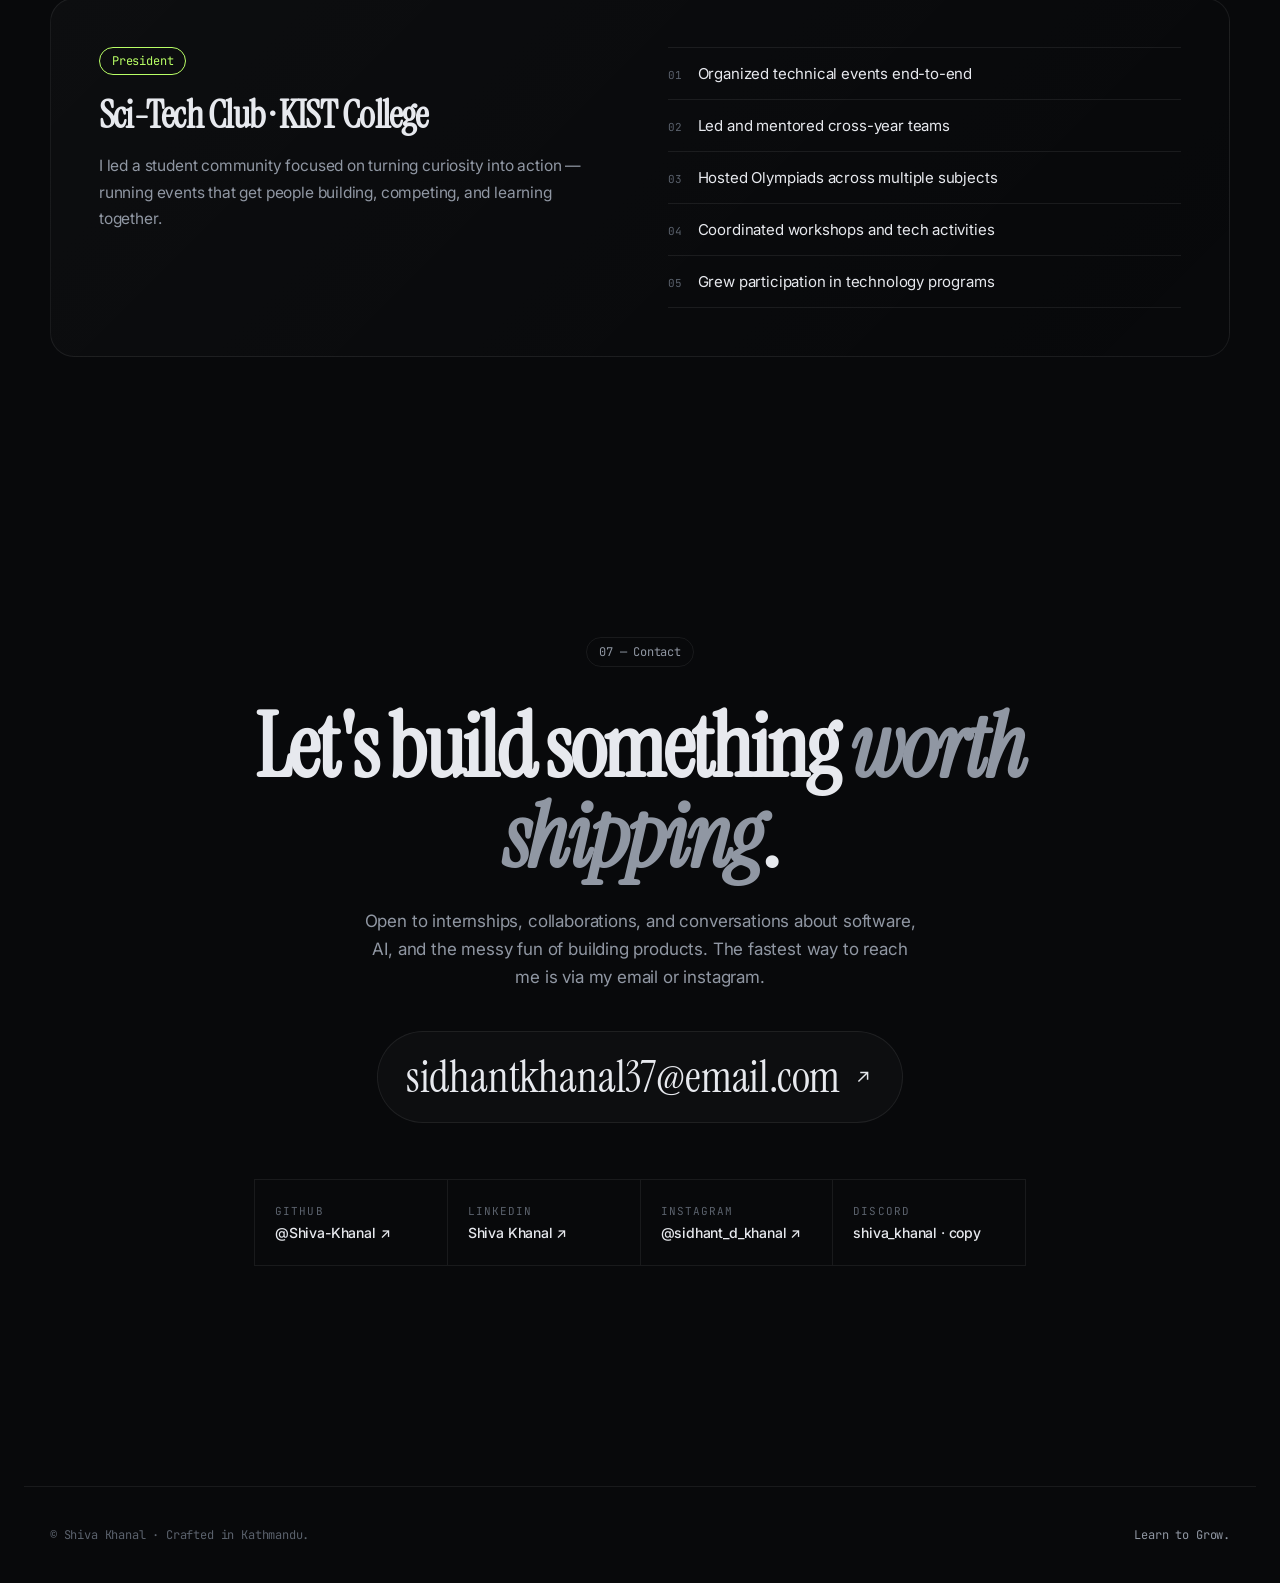
==== commit b915577e: "grade 12 gpa added" ====
--- a/index.html
+++ b/index.html
@@ -124,12 +124,12 @@
         <div class="stat__label">Hackathons Won</div>
       </div>
       <div class="stat-card">
-        <div class="stat__num" data-count="10">0</div>
-        <div class="stat__label">Shipped projects & experiments</div>
-      </div>
-      <div class="stat-card">
         <div class="stat__num" data-count="3" data-suffix=".97">0</div>
         <div class="stat__label">Grade 11 GPA</div>
+      </div>
+      <div class="stat-card">
+        <div class="stat__num" data-count="3" data-suffix=".91">0</div>
+        <div class="stat__label">Grade 12 GPA</div>
       </div>
     </div>
   </div>
@@ -321,9 +321,10 @@
 
   <div class="ach-stats">
     <div class="ach-stat reveal"><b data-count="1">0</b><span>Nationwide rank · ICSC 2025</span></div>
-    <div class="ach-stat reveal"><b data-count="5">0</b><span>Olympiads hosted</span></div>
     <div class="ach-stat reveal"><b data-count="3" data-suffix=".86">0</b><span>Grade 10 GPA</span></div>
     <div class="ach-stat reveal"><b data-count="3" data-suffix=".97">0</b><span>Grade 11 GPA</span></div>
+    <div class="ach-stat reveal"><b data-count="3" data-suffix=".91">0</b><span>Grade 12 GPA</span></div>
+
   </div>
   <a class="exp" href="https://icscompetition.org/c/Certificate-FN-2025-FFB76686281-0a458cb553a7313f58b64a944763e4b1.pdf" target="_blank" rel="noopener">
     <div class="ach reveal ach--feature">
